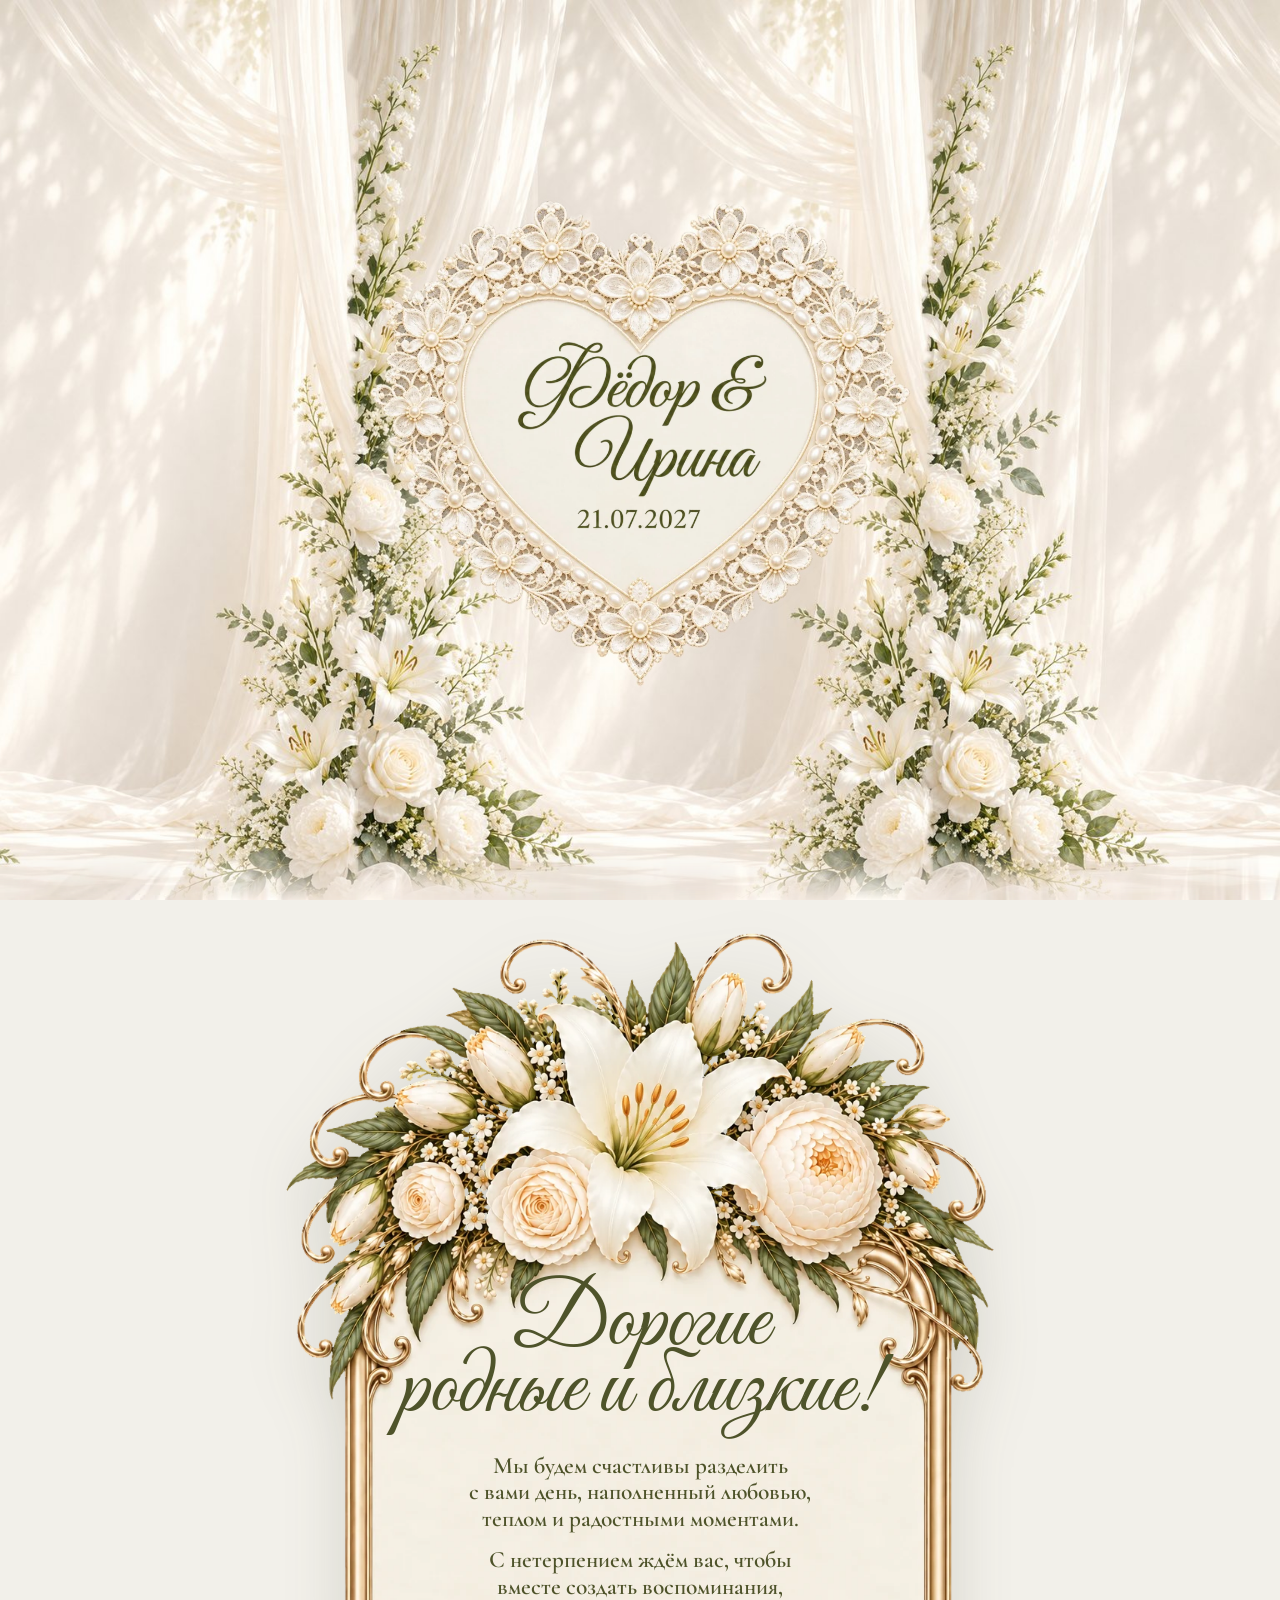
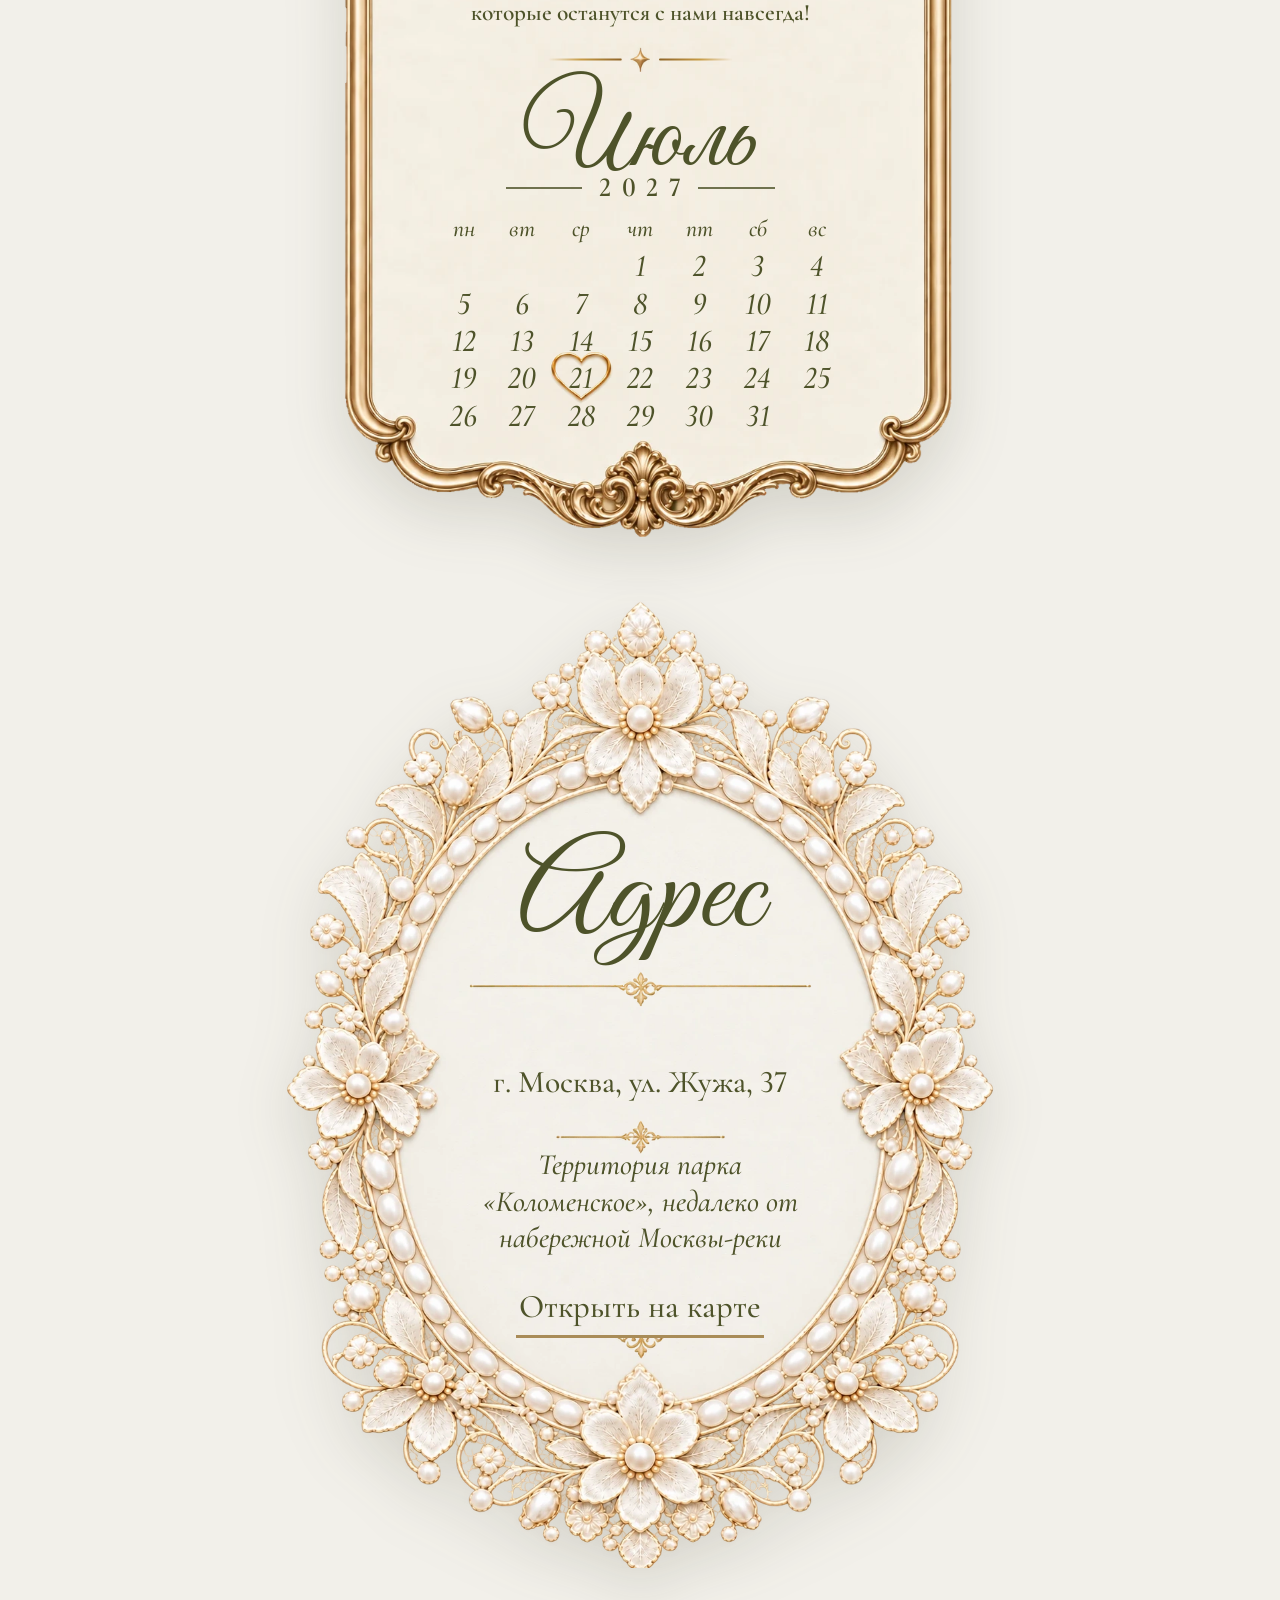
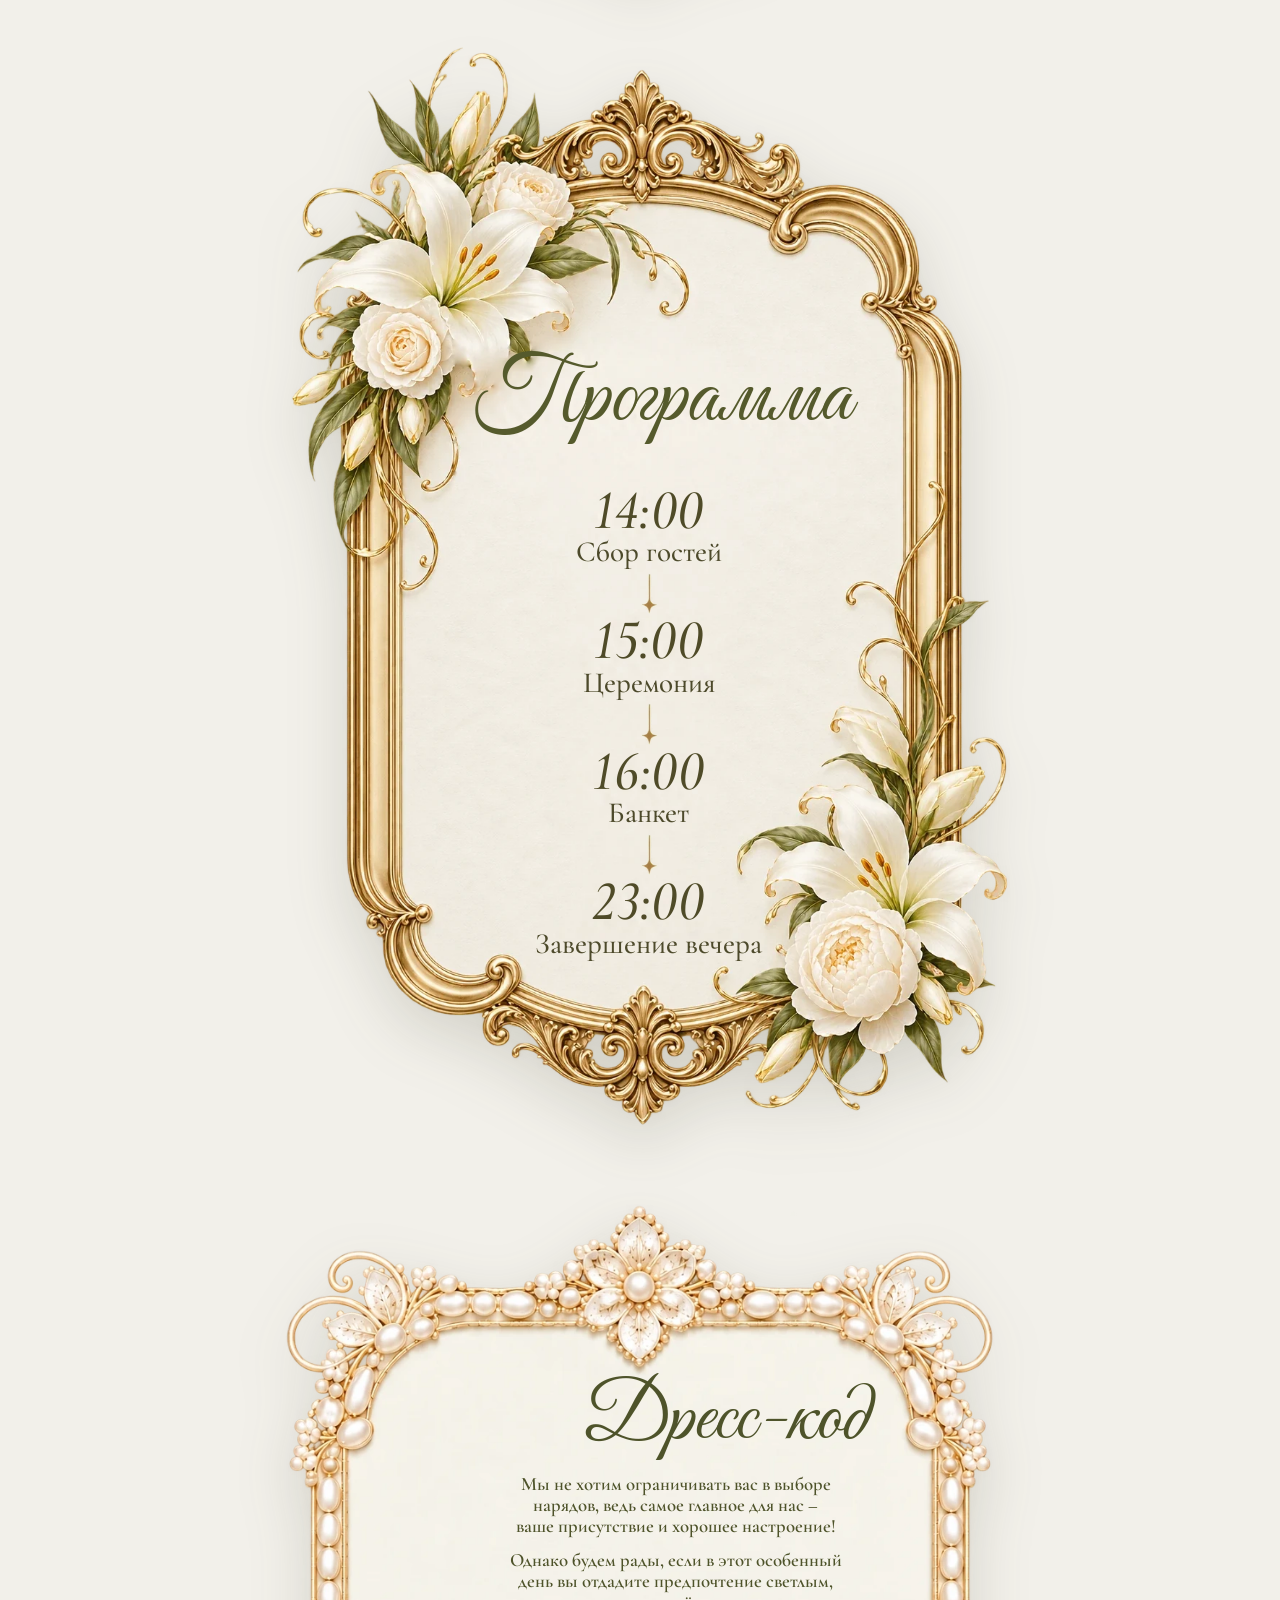
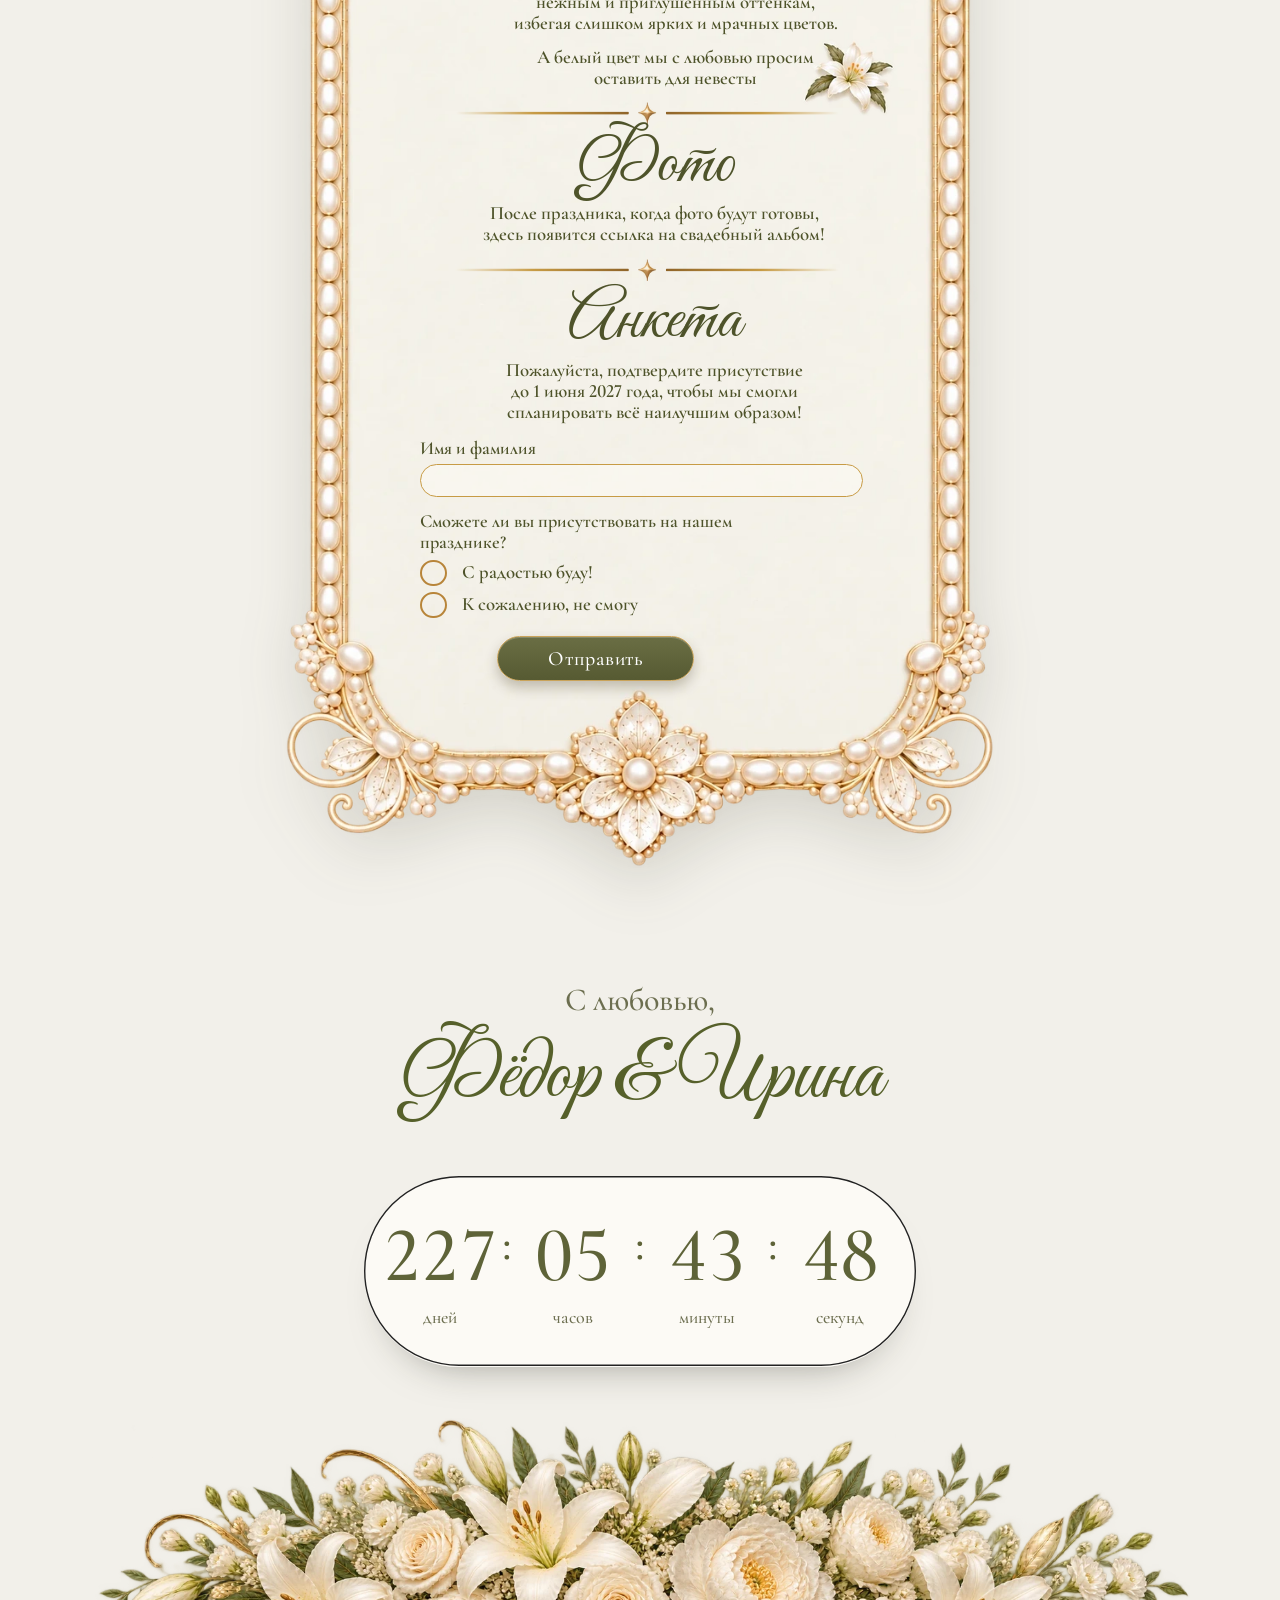
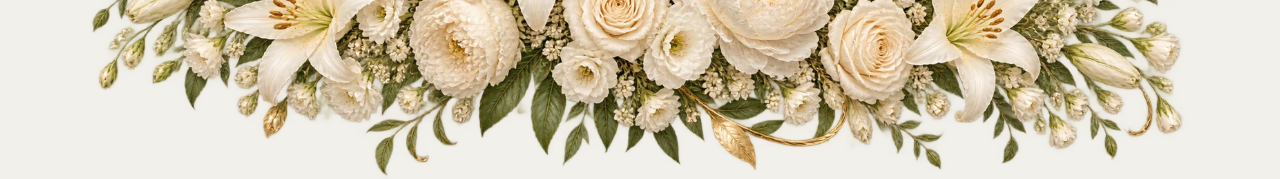
==== index.html @ 7dd42c3e "Use the sent pearl frames for the address and dress code as is - Address and Dress code: the newly s" ====
<!doctype html>
<html lang="ru" class="no-js">
<head>
  <meta charset="utf-8">
  <meta name="viewport" content="width=device-width, initial-scale=1, viewport-fit=cover">
  <title>Фёдор и Ирина – 21.07.2027</title>
  <meta name="description" content="Приглашение на свадьбу Фёдора и Ирины 21 июля 2027 года, «Хрустальный Сад», Москва">
  <meta property="og:title" content="Фёдор и Ирина – 21.07.2027">
  <meta property="og:description" content="Приглашаем вас на нашу свадьбу">
  <meta name="theme-color" content="#23270b">
  <link rel="preload" href="assets/img/env-body.webp" as="image">
  <link rel="preload" href="assets/img/env-flap.webp" as="image">
  <link rel="preload" href="assets/img/env-seal.webp" as="image">
  <link rel="preload" href="assets/img/env-inside.webp" as="image">
  <link rel="preload" href="assets/img/hero-bg.jpg" as="image" media="(max-aspect-ratio: 7/10)">
  <link rel="preload" as="image" imagesrcset="assets/img/hero-wide.jpg 1920w, assets/img/hero-wide-2880.jpg 2880w" imagesizes="(min-aspect-ratio: 16/9) 100vw, 178vh" media="(min-aspect-ratio: 7/10)">
  <link rel="preload" href="assets/img/hero-heart.webp" as="image">
  <link rel="preload" href="assets/fonts/cormorant-cyr.woff2" as="font" type="font/woff2" crossorigin>
  <link rel="preload" href="assets/fonts/greatvibes-cyr.woff2" as="font" type="font/woff2" crossorigin>
  <link rel="stylesheet" href="style.css">
  <script>document.documentElement.className = "js";</script>
</head>
<body>

  <!-- фон: одна штора, медленно едет при прокрутке -->
  <div class="backdrop" aria-hidden="true"><img src="assets/img/bg-sections.webp" alt="" width="1024" height="1536" decoding="async"></div>

  <!-- ============ ЛИЦО ОТКРЫТКИ: КОНВЕРТ НА ВЕСЬ ЭКРАН ============ -->
  <div class="intro" id="intro">
    <div class="envelope">
      <div class="env__card">
        <img class="env__body" src="assets/img/env-body.webp" alt="" width="857" height="1528">
        <!-- внутренняя сторона конверта: подкладка и тень в глубине кармана -->
        <div class="env__inside" aria-hidden="true"><span class="env__cast"></span></div>
        <!-- приглашение внутри: видно в вырезе, после открытия выдвигается -->
        <div class="env__letter" aria-hidden="true">
          <div class="env__note">
            <span class="env__note-kicker">Wedding Day</span>
            <span class="env__note-names">Фёдор &amp; Ирина</span>
            <i class="env__note-rule"></i>
            <span class="env__note-date">21.07.2027</span>
            <img class="env__note-lily" src="assets/img/orn-lily.webp" alt="" width="141" height="114">
          </div>
        </div>
        <!-- передняя стенка кармана поверх письма -->
        <div class="env__pocket" aria-hidden="true"><img src="assets/img/env-body.webp" alt="" width="857" height="1528"></div>
        <!-- клапан на петле: лицевая сторона с печатью, изнанка с подкладкой -->
        <div class="env__flap">
          <img class="env__flap-front" src="assets/img/env-flap.webp" alt="" width="857" height="1528">
          <span class="env__shade" aria-hidden="true"></span>
          <div class="env__flap-back" aria-hidden="true"><span class="env__back-shade"></span></div>
          <!-- печать – целая, держит кончик клапана и откидывается вместе с ним; изнанка – она же, видна у кончика открытого клапана -->
          <button class="seal" id="intro-open" type="button" aria-label="Открыть приглашение">
            <img class="seal__img" src="assets/img/env-seal.webp" alt="" width="560" height="588">
          </button>
          <span class="seal-back" aria-hidden="true"><img src="assets/img/env-seal.webp" alt="" width="560" height="588"></span>
        </div>
      </div>
    </div>
  </div>

  <!-- ============ ОБЛОЖКА: присланное фото слоями – фон, сердце, имена и дата ============ -->
  <!-- широкие экраны (1920 × 1080 и любые альбомные) – та же сцена, продолженная вправо и влево;
       узкие – присланное фото целиком, по краям то же фото размытое. Сердце проявляется, как рамки ниже,
       имена пишутся пером. Вместе слои дают ровно присланное фото. -->
  <header class="hero" id="top">
    <div class="hero__fill" aria-hidden="true"></div>
    <div class="hero__scene" aria-hidden="true">
      <picture>
        <source media="(min-aspect-ratio: 7/10)" srcset="assets/img/hero-wide.jpg 1920w, assets/img/hero-wide-2880.jpg 2880w" sizes="(min-aspect-ratio: 16/9) 100vw, 178vh" width="1920" height="1080">
        <img class="hero__photo" src="assets/img/hero-bg.jpg" alt="" width="1124" height="1999" decoding="async">
      </picture>
      <div class="hero__frame">
        <div class="hero__heart">
          <img class="hero__heart-img" src="assets/img/hero-heart.webp" alt="" width="1060" height="954" decoding="async">
          <img class="hero__name hero__name--1" src="assets/img/hero-name-1.webp" alt="" width="481" height="170" decoding="async">
          <img class="hero__name hero__name--2" src="assets/img/hero-name-2.webp" alt="" width="360" height="161" decoding="async">
          <img class="hero__date" src="assets/img/hero-date.webp" alt="" width="240" height="42" decoding="async">
        </div>
      </div>
    </div>
    <h1 class="sr-only">Фёдор и Ирина – 21.07.2027</h1>
  </header>

  <main>
    <!-- ============ ПРИГЛАШЕНИЕ И КАЛЕНДАРЬ: присланная «Рамка 1» – фон, текст и календарь живые ============ -->
    <section class="sec sec--invite" id="invite">
      <div class="col">
        <div class="panel panel--invite" data-reveal="frame">
          <div class="panel__body">
            <h2 class="title" data-write>Дорогие<br> родные и&nbsp;близкие!</h2>
            <p class="text" data-reveal>Мы будем счастливы разделить<br class="br"> с вами день, наполненный любовью,<br class="br"> теплом и радостными моментами.</p>
            <p class="text" data-reveal>С нетерпением ждём вас, чтобы<br class="br"> вместе создать воспоминания,<br class="br"> которые останутся с нами навсегда!</p>
            <i class="divider" data-inview aria-hidden="true"><b></b></i>
            <h3 class="title title--month" data-write>Июль</h3>
            <p class="year" data-reveal><span>2027</span></p>
            <div class="cal" data-inview aria-hidden="true">
              <i>пн</i><i>вт</i><i>ср</i><i>чт</i><i>пт</i><i>сб</i><i>вс</i>
              <span></span><span></span><span></span><span class="cal__day">1</span><span class="cal__day">2</span><span class="cal__day">3</span><span class="cal__day">4</span>
              <span class="cal__day">5</span><span class="cal__day">6</span><span class="cal__day">7</span><span class="cal__day">8</span><span class="cal__day">9</span><span class="cal__day">10</span><span class="cal__day">11</span>
              <span class="cal__day">12</span><span class="cal__day">13</span><span class="cal__day">14</span><span class="cal__day">15</span><span class="cal__day">16</span><span class="cal__day">17</span><span class="cal__day">18</span>
              <span class="cal__day">19</span><span class="cal__day">20</span><span class="cal__day cal__day--heart">21</span><span class="cal__day">22</span><span class="cal__day">23</span><span class="cal__day">24</span><span class="cal__day">25</span>
              <span class="cal__day">26</span><span class="cal__day">27</span><span class="cal__day">28</span><span class="cal__day">29</span><span class="cal__day">30</span><span class="cal__day">31</span>
            </div>
            <p class="sr-only">День свадьбы – среда, 21 июля 2027 года.</p>
          </div>
        </div>
      </div>
    </section>

    <!-- ============ АДРЕС: присланная жемчужная рамка – фон, текст живой ============ -->
    <section class="sec sec--place" id="place">
      <div class="col">
        <div class="oval" data-reveal="frame">
          <img class="oval__img" src="assets/img/frame-place.webp" alt="" width="1060" height="1445" loading="lazy" decoding="async">
          <div class="oval__text">
            <h2 class="title" data-write>Адрес</h2>
            <i class="rule" data-inview aria-hidden="true"></i>
            <p class="venue" data-reveal>«Хрустальный Сад»</p>
            <p class="text" data-reveal>г. Москва, ул. Жужа, 37</p>
            <i class="rule rule--short" data-inview aria-hidden="true"></i>
            <p class="text text--note" data-reveal>Территория парка<br> «Коломенское», недалеко от<br> набережной Москвы-реки</p>
            <a class="link" data-reveal href="https://yandex.ru/maps/?text=%D0%9C%D0%BE%D1%81%D0%BA%D0%B2%D0%B0%2C%20%D1%83%D0%BB%D0%B8%D1%86%D0%B0%20%D0%96%D1%83%D0%B6%D0%B0%2C%2037" target="_blank" rel="noopener">Открыть на карте</a>
          </div>
        </div>
      </div>
    </section>

    <!-- ============ ПРОГРАММА ============ -->
    <section class="sec sec--program" id="program">
      <div class="col">
        <div class="frame" data-reveal="frame">
          <img class="frame__img" src="assets/img/frame-program.webp" alt="" width="1024" height="1536" loading="lazy" decoding="async">
          <div class="frame__card">
            <h2 class="title" data-write>Программа</h2>
            <ol class="prog" data-inview>
              <li><time>14:00</time><span>Сбор гостей</span></li>
              <li><time>15:00</time><span>Церемония</span></li>
              <li><time>16:00</time><span>Банкет</span></li>
              <li><time>23:00</time><span>Завершение вечера</span></li>
            </ol>
          </div>
        </div>
      </div>
    </section>

    <!-- ============ ДРЕСС-КОД · ФОТО · АНКЕТА: присланная жемчужная рамка как есть – фон, текст и анкета живые ============ -->
    <section class="sec sec--panel" id="dress">
      <div class="col">
        <div class="panel panel--dress" data-reveal="frame">
          <div class="panel__body">
            <h2 class="title title--dress" data-write>Дресс-код</h2>
            <p class="text text--right" data-reveal>Мы не хотим ограничивать вас в выборе<br class="br"> нарядов, ведь самое главное для нас –<br class="br"> ваше присутствие и хорошее настроение!</p>
            <p class="text text--right" data-reveal>Однако будем рады, если в этот особенный<br class="br"> день вы отдадите предпочтение светлым,<br class="br"> нежным и приглушённым оттенкам,<br class="br"> избегая слишком ярких и мрачных цветов.</p>
            <p class="text text--right text--lily" data-reveal>А белый цвет мы с любовью просим<br class="br"> оставить для невесты<img class="lily" data-bloom src="assets/img/orn-lily.webp" alt="" width="141" height="114" loading="lazy" decoding="async"></p>
            <i class="divider" data-inview aria-hidden="true"><b></b></i>
            <h2 class="title" id="photo" data-write>Фото</h2>
            <p class="text" data-reveal>После праздника, когда фото будут готовы,<br class="br"> здесь появится ссылка на свадебный альбом!</p>
            <i class="divider" data-inview aria-hidden="true"><b></b></i>
            <h2 class="title" id="rsvp" data-write>Анкета</h2>
            <p class="text" data-reveal>Пожалуйста, подтвердите присутствие<br class="br"> до 1 июня 2027 года, чтобы мы смогли<br class="br"> спланировать всё наилучшим образом!</p>
            <form class="rsvp" id="rsvp-form"
                  action="https://docs.google.com/forms/d/e/1FAIpQLSe4BrtPvw5_LbyWcVfD28BD3UFVkCT_nhqsxXx3hOm8lzBYHQ/formResponse"
                  method="post" target="_blank" novalidate>
              <label class="rsvp__label" for="rsvp-name" data-reveal>Имя и фамилия</label>
              <input class="rsvp__field" id="rsvp-name" type="text" name="entry.225506798" autocomplete="name" required data-reveal>
              <fieldset class="rsvp__choice" data-reveal>
                <legend class="rsvp__label">Сможете ли вы присутствовать на&nbsp;нашем празднике?</legend>
                <label class="rsvp__opt"><input type="radio" name="entry.87327526" value="С радостью буду!" required><span>С радостью буду!</span></label>
                <label class="rsvp__opt"><input type="radio" name="entry.87327526" value="К сожалению, не смогу"><span>К сожалению, не смогу</span></label>
              </fieldset>
              <button class="rsvp__send" type="submit" data-reveal><span>Отправить</span></button>
            </form>
          </div>
        </div>
      </div>
    </section>
  </main>

  <!-- ============ АНКЕТА: «Спасибо!» или ошибка – в окне поверх страницы ============ -->
  <dialog class="ask" id="rsvp-ask" aria-labelledby="rsvp-done-title">
    <button class="ask__close" type="button" data-close aria-label="Закрыть">
      <svg viewBox="0 0 24 24" aria-hidden="true"><path d="M6 6l12 12M18 6L6 18"/></svg>
    </button>
    <div class="ask__step rsvp-done" id="rsvp-done" tabindex="-1">
      <img class="rsvp-done__heart" src="assets/img/heart-wreath.webp" alt="" aria-hidden="true" width="531" height="478" loading="lazy" decoding="async">
      <p class="title ask__title" id="rsvp-done-title">Спасибо!</p>
      <p class="text">Ваш ответ получен. До встречи на празднике!</p>
      <button class="btn" type="button" data-close><span>Закрыть</span></button>
    </div>
    <div class="ask__step rsvp-fail" id="rsvp-fail" tabindex="-1" hidden>
      <p class="title ask__title" id="rsvp-fail-title">Не отправилось</p>
      <p class="text">Проверьте интернет и попробуйте ещё раз.</p>
      <button class="btn" type="button" data-close><span>Закрыть</span></button>
    </div>
  </dialog>

  <!-- ============ ФИНАЛ ============ -->
  <footer class="finale">
    <div class="col">
      <p class="finale__love" data-reveal>С любовью,</p>
      <p class="finale__names" data-write>Фёдор <i>&amp;</i> Ирина</p>
      <div class="countdown" id="countdown" data-inview aria-label="До свадьбы осталось">
        <svg class="countdown__line" aria-hidden="true" preserveAspectRatio="none"><rect pathLength="1"/></svg>
        <div><b data-unit="days">0</b><span data-label="days">дней</span></div>
        <em aria-hidden="true">:</em>
        <div><b data-unit="hours">00</b><span data-label="hours">часов</span></div>
        <em aria-hidden="true">:</em>
        <div><b data-unit="minutes">00</b><span data-label="minutes">минут</span></div>
        <em aria-hidden="true">:</em>
        <div><b data-unit="seconds">00</b><span data-label="seconds">секунд</span></div>
      </div>
    </div>
    <img class="finale__flowers" data-bloom src="assets/img/flowers-bottom.webp" alt="" aria-hidden="true" width="1593" height="524" loading="lazy" decoding="async">
  </footer>

  <!-- ============ МУЗЫКА ============ -->
  <!-- Положите трек в assets/music.mp3 – появится кнопка музыки -->
  <button class="music" id="music" type="button" aria-label="Музыка" aria-pressed="false" hidden>
    <svg class="music__on" viewBox="0 0 24 24" aria-hidden="true"><path d="M9 18V6l10-2v12" fill="none" stroke="currentColor" stroke-width="1.5" stroke-linejoin="round"/><circle cx="6.5" cy="18" r="2.5" fill="currentColor"/><circle cx="16.5" cy="16" r="2.5" fill="currentColor"/></svg>
    <svg class="music__off" viewBox="0 0 24 24" aria-hidden="true"><path d="M8 5v14M16 5v14" stroke="currentColor" stroke-width="2" stroke-linecap="round"/></svg>
  </button>
  <audio id="bg-music" src="assets/music.mp3" preload="none" loop></audio>

  <script src="script.js"></script>
</body>
</html>
---- style.css ----
/* =========================================================
   Свадебный сайт · Фёдор и Ирина · 21.07.2027
   Оливковый бархат, белое кружево, серебро и зелёные цветы
   ========================================================= */

@font-face { font-family: "Great Vibes"; src: url(assets/fonts/greatvibes-cyr.woff2) format("woff2"); font-display: swap; unicode-range: U+0301, U+0400-045F, U+0490-0491, U+04B0-04B1, U+2116; }
@font-face { font-family: "Great Vibes"; src: url(assets/fonts/greatvibes-lat.woff2) format("woff2"); font-display: swap; unicode-range: U+0000-00FF, U+0131, U+0152-0153, U+02BB-02BC, U+02C6, U+02DA, U+02DC, U+2000-206F, U+20AC, U+2122, U+2191, U+2193, U+2212, U+2215, U+FEFF, U+FFFD; }
@font-face { font-family: "Cormorant"; src: url(assets/fonts/cormorant-cyr.woff2) format("woff2"); font-weight: 300 700; font-display: swap; unicode-range: U+0301, U+0400-045F, U+0490-0491, U+04B0-04B1, U+2116; }
@font-face { font-family: "Cormorant"; src: url(assets/fonts/cormorant-lat.woff2) format("woff2"); font-weight: 300 700; font-display: swap; unicode-range: U+0000-00FF, U+0131, U+0152-0153, U+02BB-02BC, U+02C6, U+02DA, U+02DC, U+2000-206F, U+20AC, U+2122, U+2191, U+2193, U+2212, U+2215, U+FEFF, U+FFFD; }
@font-face { font-family: "Cormorant"; src: url(assets/fonts/cormorant-italic-cyr.woff2) format("woff2"); font-weight: 300 700; font-style: italic; font-display: swap; unicode-range: U+0301, U+0400-045F, U+0490-0491, U+04B0-04B1, U+2116; }
@font-face { font-family: "Cormorant"; src: url(assets/fonts/cormorant-italic-lat.woff2) format("woff2"); font-weight: 300 700; font-style: italic; font-display: swap; unicode-range: U+0000-00FF, U+0131, U+0152-0153, U+02BB-02BC, U+02C6, U+02DA, U+02DC, U+2000-206F, U+20AC, U+2122, U+2191, U+2193, U+2212, U+2215, U+FEFF, U+FFFD; }

:root {
  /* оформление */
  --olive: #56602a;          /* заголовки, имена */
  --olive-ink: #5e6338;      /* даты, время, цифры */
  --olive-btn: #727548;      /* кнопка */
  --olive-soft: #6c6e4f;     /* подписи (контраст ≥ 4,5:1 на светлом фоне) */
  --olive-text: #4e532a;     /* текст на рамках – как на образцах */
  --gold: #c79b45;           /* золотые акценты – как на образцах */
  --ink: #2a2924;            /* основной текст */
  --ink-soft: #66655d;       /* календарь, второстепенное */
  --paper: #fbf9f5;
  --paper-glass: rgba(252, 250, 246, .94);
  --card: #f8f7ee;
  --velvet: #1b1e06;

  --script: "Great Vibes", "Segoe Script", cursive;
  --serif: "Cormorant", "Cormorant Garamond", Georgia, "Times New Roman", serif;

  /* наибольшая ширина колонки контента; всё внутри масштабируется от её ширины */
  --col: 560px;

  /* кривые движения */
  --ease-out: cubic-bezier(.23, 1, .32, 1);
  --ease-out-soft: cubic-bezier(.16, 1, .3, 1);
  --ease-in-out: cubic-bezier(.77, 0, .175, 1);
  --ease-write: cubic-bezier(.65, 0, .35, 1);
  --ease-settle: cubic-bezier(.34, 1.36, .64, 1);

  --noise: url("data:image/svg+xml,%3Csvg xmlns='http://www.w3.org/2000/svg' width='160' height='160'%3E%3Cfilter id='n'%3E%3CfeTurbulence type='fractalNoise' baseFrequency='.9' numOctaves='2' stitchTiles='stitch'/%3E%3CfeColorMatrix values='0 0 0 0 .42 0 0 0 0 .42 0 0 0 0 .36 0 0 0 .05 0'/%3E%3C/filter%3E%3Crect width='100%25' height='100%25' filter='url(%23n)'/%3E%3C/svg%3E");
}
@media (min-width: 1200px) { :root { --col: 600px; } }
@media (min-width: 1700px) { :root { --col: 660px; } }

*, *::before, *::after { box-sizing: border-box; }
html { -webkit-text-size-adjust: 100%; text-size-adjust: 100%; scroll-behavior: smooth; background: #f2f0ea; }
html.is-locked, html.is-locked body, html:has(.ask[open]) { overflow: hidden; }
body {
  margin: 0;
  min-width: 300px;
  background: none;   /* фон – штора в .backdrop */
  color: var(--ink);
  font-family: var(--serif);
  font-weight: 500;
  font-size: 18px;
  line-height: 1.45;
  font-variant-numeric: lining-nums;
  text-align: center;
  -webkit-font-smoothing: antialiased;
  overflow-x: hidden;
  overflow-x: clip;
}
img { display: block; max-width: 100%; height: auto; }
a { color: inherit; }
button, input { font: inherit; color: inherit; }
h1, h2, h3, p { margin: 0; }

.col { position: relative; inline-size: min(100%, var(--col)); margin-inline: auto; container-type: inline-size; }

/* только для экранных дикторов и поисковиков: текст, нарисованный на картинках */
.sr-only {
  position: absolute !important;
  inline-size: 1px;
  block-size: 1px;
  margin: -1px;
  padding: 0;
  overflow: hidden;
  clip-path: inset(50%);
  white-space: nowrap;
  border: 0;
}

/* ---------- Типографика ---------- */
.title {
  font-family: var(--script);
  font-weight: 400;
  font-size: 12.4cqi;
  line-height: 1.04;
  color: var(--olive);
}
.text {
  max-width: 34em;
  margin: 1.1em auto 0;
  font-size: clamp(16px, 4.6cqi, 22px);
  line-height: 1.42;
  text-wrap: balance;
}
.title + .text { margin-top: .85em; }

/* =========================================================
   Лицо открытки: конверт с восковой печатью.
   По нажатию печать вдавливается; камера отъезжает, чтобы открытый клапан уместился в экран; клапан вместе
   с целой печатью откидывается на петле у верхнего края; пауза – письмо в открытом конверте; письмо выезжает
   перед клапаном, конверт уходит вниз, письмо выходит в центр и растворяется в обложку. Движение – в script.js.
   Верхний край конверта на картинках – 0,916 % высоты (выше – прозрачная кромка): по нему проходит сгиб.
   ========================================================= */
.intro { display: none; padding: 0; background: #efe9df url(assets/img/bg-sections.webp) 50% 0 / cover no-repeat; }
.js .intro {
  position: fixed;
  inset: 0;
  z-index: 100;
  display: block;
  overflow: hidden;
  touch-action: none;
  cursor: pointer;
  -webkit-tap-highlight-color: transparent;
}
.envelope { position: absolute; inset: 0; }
/* телефоны: конверт закрывает экран целиком (как cover); +6 % – скруглённые углы картинки уходят за край */
.env__card {
  --env-h: calc(max(100svh, 100vw / .5609) * 1.06);
  position: absolute;
  top: 50%;
  left: 50%;
  width: calc(max(100vw, 100svh * .5609) * 1.06);
  height: var(--env-h);
  translate: -50% -50%;
  perspective: calc(var(--env-h) * 2.4);
  perspective-origin: 50% 30%;
}
/* слои по порядку: корпус, подкладка кармана, письмо, передняя стенка кармана, клапан
   (когда клапан откинут дальше ребра, он уходит за письмо – класс .is-flipped) */
.env__body, .env__flap-front, .env__pocket img { position: absolute; inset: 0; width: 100%; height: 100%; max-width: none; }
.env__inside { z-index: 1; }
.env__letter { z-index: 3; }
.env__pocket { z-index: 4; }
.env__flap { z-index: 5; }
.intro.is-flipped .env__flap { z-index: 2; }

/* подкладка: светлая бумага того же оттенка, что конверт */
.env__inside, .env__flap-back::before {
  background:
    linear-gradient(rgba(252, 248, 240, .55), rgba(252, 248, 240, .55)),
    url(assets/img/env-inside.webp) 0 0 / 100% 100%;
}
/* форма выреза под клапаном: от сгиба (верхний край конверта) до кромки кармана; углы у сгиба прямые –
   подкладка и откинутый клапан – один лист. У закрытого конверта углы скруглены на клапане, поэтому
   подкладка показывается, только когда клапан начинает подниматься */
.env__inside, .env__cast { clip-path: polygon(0 .916%, 100% .916%, 100% 8.77%, 48.42% 50.72%, 0 10.14%); }
.env__inside { position: absolute; inset: 0; }
.intro:not(.is-lifting) .env__inside { visibility: hidden; }
.env__inside::after {   /* сгиб: тонкая складка и лёгкая тень под ней, без тёмной кромки */
  content: "";
  position: absolute;
  inset: 0;
  background:
    linear-gradient(180deg, rgba(120, 88, 36, 0) .916%, rgba(120, 88, 36, .22) .916%, rgba(120, 88, 36, 0) 1.35%),
    linear-gradient(180deg, rgba(70, 52, 22, .07) .916%, rgba(70, 52, 22, 0) 22%);
}
.env__cast {            /* тень от клапана – уходит, пока он поднимается */
  position: absolute;
  inset: 0;
  background: linear-gradient(180deg, rgba(40, 30, 8, .4), rgba(40, 30, 8, .18) 45%, rgba(40, 30, 8, .1));
}

/* письмо: видно в вырезе, выезжает вверх перед откинутым клапаном */
.env__letter { position: absolute; inset: 0; clip-path: polygon(0 -200%, 100% -200%, 100% 8.77%, 48.42% 50.72%, 0 10.14%); container-type: inline-size; }
.env__note {
  position: absolute;
  left: 8%;
  right: 8%;
  top: 4.5%;
  height: 56%;
  display: flex;
  flex-direction: column;
  align-items: center;
  justify-content: center;
  padding-bottom: 6cqi;
  border-radius: .8cqi;
  background: linear-gradient(180deg, #fdfbf6, #f4eee1);
  box-shadow: 0 -.6cqi 2.4cqi rgba(30, 24, 6, .22), 0 3cqi 6cqi rgba(60, 46, 16, .18);
}
.env__note::before { content: ""; position: absolute; inset: 2.6cqi; border: 1px solid rgba(192, 149, 83, .75); border-radius: .4cqi; }
.env__note-kicker { font-weight: 500; font-size: 3.4cqi; letter-spacing: .24em; text-transform: uppercase; color: var(--olive-soft); }
.env__note-names { margin-top: 2.4cqi; font-family: var(--script); font-size: 10.4cqi; line-height: 1.05; color: var(--olive); white-space: nowrap; }
.env__note-rule {       /* золотые линии со звёздочкой – как разделители на рамках */
  position: relative;
  inline-size: 30cqi;
  block-size: 3.4cqi;
  margin-top: 2cqi;
  background: url(assets/img/orn-sparkle.webp) 50% 50% / auto 100% no-repeat;
}
.env__note-rule::before, .env__note-rule::after {
  content: "";
  position: absolute;
  inset-block-start: 50%;
  inline-size: calc(50% - 2.6cqi);
  block-size: max(1px, .3cqi);
}
.env__note-rule::before { inset-inline-start: 0; background: linear-gradient(90deg, rgba(199, 155, 69, 0), var(--gold)); }
.env__note-rule::after { inset-inline-end: 0; background: linear-gradient(270deg, rgba(199, 155, 69, 0), var(--gold)); }
.env__note-date { margin-top: 1.6cqi; font-weight: 500; font-size: 4.2cqi; letter-spacing: .12em; color: var(--olive-ink); }
.env__note-lily { inline-size: 13cqi; margin-top: 4cqi; }
/* передняя стенка кармана отбрасывает тень на письмо */
.env__pocket { position: absolute; inset: 0; filter: drop-shadow(0 -3px 6px rgba(40, 30, 8, .22)); }
.env__pocket img { clip-path: polygon(0 10.14%, 48.42% 50.72%, 100% 8.77%, 100% 100%, 0 100%); }

/* клапан: две стороны в 3D, поворот вокруг верхнего края */
.env__flap {
  position: absolute;
  inset: 0;
  transform-origin: 50% .916%;
  transform-style: preserve-3d;
  pointer-events: none;
}
.env__flap-front, .env__shade, .seal { backface-visibility: hidden; -webkit-backface-visibility: hidden; }
.env__shade {           /* лицо клапана темнеет, когда встаёт ребром к свету */
  position: absolute;
  inset: 0;
  background: linear-gradient(180deg, rgba(70, 52, 24, .08), rgba(70, 52, 24, .38));
  -webkit-mask: url(assets/img/env-flap.webp) 0 0 / 100% 100% no-repeat;
  mask: url(assets/img/env-flap.webp) 0 0 / 100% 100% no-repeat;
  opacity: 0;
}
/* изнанка клапана: та же подкладка, золотая кромка по косым краям; у сгиба углы прямые – продолжение подкладки
   конверта. Зеркально (низ ↔ верх): после поворота совпадёт с формой клапана */
.env__flap-back {
  position: absolute;
  inset: 0;
  clip-path: polygon(0 99.084%, 100% 99.084%, 100% 91.23%, 48.42% 49.28%, 0 89.86%);
  background: linear-gradient(100deg, #a9782d, #e3c487 32%, #c39a4f 58%, #a3732a);
  transform: rotateX(180deg);
  backface-visibility: hidden;
  -webkit-backface-visibility: hidden;
}
.env__flap-back::before { content: ""; position: absolute; inset: 0; clip-path: polygon(0 99.084%, 100% 99.084%, 100% 92.1%, 48.42% 50.3%, 0 90.7%); }
.env__back-shade { position: absolute; inset: 0; background: linear-gradient(0deg, rgba(60, 44, 14, .32) .916%, rgba(60, 44, 14, .06) 60%); }

/* печать */
.seal {
  position: absolute;
  left: 48.42%;
  top: 47.2%;
  width: 27%;
  aspect-ratio: 560 / 588;
  padding: 0;
  border: 0;
  border-radius: 50%;
  background: none;
  translate: -50% -50% 1px;   /* чуть над клапаном – двигается с ним как одно целое */
  cursor: pointer;
  pointer-events: auto;
  -webkit-tap-highlight-color: transparent;
  transition: transform .16s var(--ease-out);
}
.seal:active { transform: scale(.96); }
.seal:focus-visible { outline: 2px solid #8a6a1f; outline-offset: 6px; }
@media (hover: hover) and (pointer: fine) {
  .seal { transition: transform .4s var(--ease-out); }
  .intro:hover .seal { transform: scale(1.03); }
  .seal:active { transform: scale(.96); transition-duration: .16s; }
}
.seal__img, .seal-back img { width: 100%; height: 100%; max-width: none; filter: drop-shadow(0 8px 10px rgba(60, 40, 5, .35)); }
/* обратная сторона печати: на той же стороне клапана, смотрит назад – видна, когда клапан откинут дальше ребра.
   Повороты клапана и её собственный складываются: печать у кончика открытого клапана стоит прямо, за кончиком */
.seal-back {
  position: absolute;
  left: 48.42%;
  top: 47.2%;
  width: 27%;
  aspect-ratio: 560 / 588;
  translate: -50% -50% 1px;
  transform: rotateX(180deg);
  backface-visibility: hidden;
  -webkit-backface-visibility: hidden;
  pointer-events: none;
}
.seal-back img { filter: drop-shadow(0 -6px 8px rgba(60, 40, 5, .3)) brightness(.97); }

/* планшеты, ноутбуки, 1920 × 1080: конверт целиком, на фоне той же шторы, что у сайта. Телефоны – на весь экран */
@media (min-aspect-ratio: 2 / 3) {
  .env__card { --env-h: 78svh; top: 56%; width: calc(var(--env-h) * .5609); }
  .env__body { filter: drop-shadow(0 3svh 4svh rgba(60, 48, 18, .28)); }
}

/* появление: только прозрачность – без масштаба и размытия */
.js .intro .env__card { opacity: 0; }
.js .intro .seal { opacity: 0; }
.intro.is-ready .env__card { opacity: 1; transition: opacity .9s ease; }
.intro.is-ready .seal { opacity: 1; transition: opacity .7s ease .5s, transform .16s var(--ease-out); }

/* =========================================================
   Обложка: присланное фото слоями – фон без сердца, сердце, имена и дата.
   Сцена – кадр картинки фона, растянутый как cover (широкие экраны: сцена 1920 × 1080, продолженная вправо и влево)
   или целиком по высоте (узкие: фото 1124 × 1999, по краям то же фото, размытое).
   .hero__frame – место присланного фото в сцене; сердце и надписи – в процентах от него.
   ========================================================= */
.hero {
  position: relative;
  display: grid;
  grid-template: minmax(0, 1fr) / minmax(0, 1fr);   /* одна ячейка ровно в размер экрана */
  block-size: 100vh;
  block-size: 100svh;
  overflow: hidden;
  isolation: isolate;
  background: #ece6dc;
  /* книзу обложка растворяется в общем фоне страницы */
  -webkit-mask-image: linear-gradient(#000 94%, transparent);
  mask-image: linear-gradient(#000 94%, transparent);
}
.hero__fill { grid-area: 1 / 1; filter: blur(28px); scale: 1.15; }
.hero__scene {
  position: absolute;
  inset-block-start: 50%;
  inset-inline-start: 50%;
  inline-size: min(100vw, 100vh * 1124 / 1999);
  aspect-ratio: 1124 / 1999;
  translate: -50% -50%;
}
@supports (height: 100svh) { .hero__scene { inline-size: min(100vw, 100svh * 1124 / 1999); } }
.hero__photo { inline-size: 100%; block-size: 100%; max-inline-size: none; }
.hero__frame { position: absolute; inset: 0; }
.hero__heart { position: absolute; inset-inline-start: 2.669%; inset-block-start: 20.31%; inline-size: 94.306%; }
.hero__heart-img { inline-size: 100%; }
.hero__name, .hero__date { position: absolute; max-inline-size: none; }
.hero__name--1 { inset-inline-start: 27.925%; inset-block-start: 29.455%; inline-size: 45.377%; }
.hero__name--2 { inset-inline-start: 38.208%; inset-block-start: 44.025%; inline-size: 33.962%; }
.hero__date { inset-inline-start: 38.585%; inset-block-start: 63.103%; inline-size: 22.642%; }
/* размытое фото по краям – только на узких экранах */
@media (max-aspect-ratio: 7 / 10) {
  .hero__fill { background: url(assets/img/hero-bg.jpg) 50% 50% / cover; }
}
/* стык фото с размытыми полями – мягкий */
@media (min-aspect-ratio: 1124 / 1999) and (max-aspect-ratio: 7 / 10) {
  .hero__scene { -webkit-mask-image: linear-gradient(90deg, transparent, #000 2.5%, #000 97.5%, transparent); mask-image: linear-gradient(90deg, transparent, #000 2.5%, #000 97.5%, transparent); }
}
@media (max-aspect-ratio: 1124 / 1999) {
  .hero__scene { -webkit-mask-image: linear-gradient(transparent, #000 2%, #000 98%, transparent); mask-image: linear-gradient(transparent, #000 2%, #000 98%, transparent); }
}
/* широкие экраны: сцена 1920 × 1080 на весь экран (cover), фото – в её середине */
@media (min-aspect-ratio: 7 / 10) {
  .hero__fill { display: none; }
  .hero__scene { inline-size: max(100vw, 100vh * 1920 / 1080); aspect-ratio: 1920 / 1080; }
  .hero__frame { inset: auto; inset-inline-start: 31.701%; inset-block-start: -1.852%; inline-size: 36.597%; block-size: 115.741%; }
}
@supports (height: 100svh) { @media (min-aspect-ratio: 7 / 10) { .hero__scene { inline-size: max(100vw, 100svh * 1920 / 1080); } } }

/* после открытия конверта: фон проявляется, сердце поднимается, как рамки ниже, имена пишутся пером, затем дата */
.js .hero__fill, .js .hero__photo { opacity: 0; }
.js .hero__photo { scale: 1.03; }
.is-opened .hero__fill { opacity: 1; transition: opacity 1.2s ease .1s; }
.is-opened .hero__photo { opacity: 1; scale: 1; transition: opacity 1.4s ease .25s, scale 2.6s var(--ease-out-soft) .25s; }
.js .hero__heart { opacity: 0; translate: 0 30px; scale: .94; }
.is-opened .hero__heart { opacity: 1; translate: 0 0; scale: 1; transition: opacity 1.3s ease .5s, translate 1.8s var(--ease-out-soft) .5s, scale 1.8s var(--ease-out-soft) .5s; }
.js .hero__name { clip-path: inset(-35% 104% -35% -8%); opacity: .2; }
.is-opened .hero__name { clip-path: inset(-35% -8% -35% -8%); opacity: 1; transition: clip-path 1.6s var(--ease-write) 1.3s, opacity .5s ease 1.3s; }
.is-opened .hero__name--2 { transition-delay: 2.3s; }
.js .hero__date { opacity: 0; translate: 0 22px; filter: blur(5px); }
.is-opened .hero__date { opacity: 1; translate: 0 0; filter: blur(0); transition: opacity 1s ease 3.3s, translate 1.2s var(--ease-out) 3.3s, filter 1s var(--ease-out) 3.3s; }

/* =========================================================
   Секции: одна колонка по центру на любом экране
   ========================================================= */
main {
  display: grid;
  grid-template-columns: minmax(0, 1fr);
}
.sec {
  display: grid;
  justify-items: center;
  padding-block: clamp(36px, 7vw, 96px);
}
.sec--invite { padding-block-start: clamp(30px, 6vw, 80px); }
.sec--place { padding-block-end: clamp(48px, 9vw, 120px); }

/* ---------- Рамки из присланных картинок: картинка – фон, текст – на сайте ---------- */
/* рамки крупнее: колонка шире, чем у финала */
.sec--invite .col, .sec--place .col, .sec--program .col, .sec--panel .col { --col: 740px; }
.oval, .frame { position: relative; inline-size: 96cqi; margin-inline: auto; container-type: inline-size; }
.oval__img, .frame__img { inline-size: 100%; filter: drop-shadow(0 22px 30px rgba(60, 62, 40, .16)); }

/* «Программа»: в кадре вокруг рамы больше пустого поля – картинка шире, чтобы золотая рама была
   той же ширины, что у «Приглашения» и «Дресс-кода» (≈ 83 % против 85–87 %) */
@container (min-width: 600px) { .frame { inline-size: 100cqi; } }

/* Широкие экраны (1920 × 1080, ноутбуки): секция не ниже экрана, рамка по центру */
@media (min-aspect-ratio: 1 / 1) and (min-height: 600px) {
  .sec, .sec--invite, .sec--place {
    min-block-size: 100vh;
    min-block-size: 100svh;
    align-content: center;
    padding-block: 3.5vh;
    padding-block: 3.5svh;
  }
}

/* ---------- Рамки-подложки: «Приглашение» и «Дресс-код» ----------
   «Приглашение» растёт под текст: border-image – верх и низ как на картинке, полоса с ровными планками между ними
   тянется по высоте, когда текст длиннее (на телефоне шрифт не мельче 15 px). «Дресс-код» – присланная рамка
   как есть, без растяжения. Размеры – от ширины рамки (cqi);
   --cut-t / --cut-b – высота верха и низа в пикселях картинки, --pad – поле для текста. */
.panel {
  position: relative;
  isolation: isolate;
  inline-size: 96cqi;
  margin-inline: auto;
  container-type: inline-size;
  color: var(--olive-text);
}
.panel::before {
  content: "";
  position: absolute;
  inset: 0;
  z-index: -1;
  border: 0 solid transparent;
  border-image-source: var(--frame);
  border-image-slice: var(--cut-t) 0 var(--cut-b) fill;
  border-image-width: calc(100cqi * var(--cut-t) / var(--frame-w)) 0 calc(100cqi * var(--cut-b) / var(--frame-w)) 0;
  border-image-repeat: stretch;
  filter: drop-shadow(0 22px 30px rgba(60, 62, 40, .16));
}
/* «Дресс-код»: присланная рамка целиком, ровно в её пропорциях – высота панели по картинке, текст ужат под поле */
.panel--dress::before { border-image: none; background: var(--frame) 0 0 / 100% 100% no-repeat; }
.panel--dress .panel__body { block-size: calc(100cqi * var(--frame-h) / var(--frame-w)); justify-content: center; }
.panel__body {
  display: flex;
  flex-direction: column;
  align-items: center;
  min-block-size: calc(100cqi * var(--frame-h) / var(--frame-w));
  padding: var(--pad);
}
.panel--invite { --frame: url(assets/img/frame-invite.webp); --frame-w: 942; --frame-h: 1533; --cut-t: 1020; --cut-b: 423; --pad: 50.5cqi 13cqi 14.5cqi; }
.panel--dress { --frame: url(assets/img/frame-dress.webp); --frame-w: 835; --frame-h: 1486; --pad: 24.4cqi 16cqi 25.6cqi 20cqi; }   /* сверху и снизу – цветки рамки */

.panel .title { font-size: 11cqi; line-height: .95; color: inherit; }
.panel .text { max-width: none; margin: 2.2cqi 0 0; font-weight: 600; font-size: max(15px, 3.3cqi); line-height: 1.12; text-wrap: balance; }
.panel .br { display: none; }
/* шрифт уже не упирается в 15 px – строки как на образце */
@container (min-width: 520px) {
  .panel .br { display: inline; }
  .panel .text { text-wrap: nowrap; }
}

/* разделитель: золотые линии от звёздочки */
.divider {
  position: relative;
  display: block;
  flex: none;
  inline-size: var(--divider, 26cqi);
  block-size: 4.2cqi;
  margin: 2.6cqi 0 1.2cqi;
}
.divider::before, .divider::after {
  content: "";
  position: absolute;
  inset-block-start: 50%;
  inline-size: calc(50% - 2.6cqi);
  block-size: max(1px, .4cqi);
  translate: 0 -50%;
  border-radius: 1px;
}
.divider::before { inset-inline-start: 0; background: linear-gradient(90deg, rgba(199, 155, 69, 0), var(--gold) 45%, #8f6428); }
.divider::after { inset-inline-end: 0; background: linear-gradient(270deg, rgba(199, 155, 69, 0), var(--gold) 45%, #8f6428); }
.divider b { position: absolute; inset: 0; margin: auto; block-size: 100%; aspect-ratio: 34 / 40; background: url(assets/img/orn-sparkle.webp) 50% 50% / 100% 100% no-repeat; }

/* ---------- Приглашение: как на образце ---------- */
.panel--invite .title { font-size: 12.6cqi; line-height: .74; }
.panel--invite .title + .text { margin-top: 4.2cqi; }
.title--month { margin-top: .6cqi; font-size: 15cqi !important; line-height: 1 !important; }
.year {
  display: flex;
  align-items: center;
  gap: 2.4cqi;
  margin-top: -2.8cqi;
  font-weight: 600;
  font-size: max(15px, 3.9cqi);
  line-height: 1;
  letter-spacing: .38em;
}
.year span { margin-inline-end: -.38em; }
.year::before, .year::after { content: ""; inline-size: 10.8cqi; block-size: max(1px, .22cqi); background: currentColor; opacity: .8; }
.cal {
  display: grid;
  grid-template-columns: repeat(7, minmax(0, 1fr));
  grid-auto-rows: 1.17em;
  align-items: center;
  inline-size: min(58cqi, 100%);
  margin-top: 1.2cqi;
  font-weight: 500;
  font-size: max(15px, 4.5cqi);
  font-style: italic;
  line-height: 1;
}
.cal i { font-size: max(13px, .74em); }
.cal__day--heart { position: relative; }
.cal__day--heart::before {   /* сердце с рамки – вокруг дня свадьбы */
  content: "";
  position: absolute;
  inset-block-start: 50%;
  inset-inline-start: 50%;
  inline-size: 2.05em;
  aspect-ratio: 93 / 79;
  translate: -50% -52%;
  background: url(assets/img/orn-heart.webp) 50% 50% / 100% 100% no-repeat;
}

/* ---------- Адрес: текст и орнаменты – как на образце ---------- */
.oval__text {
  position: absolute;
  inset: 24.4% 17% 19.3%;   /* поле рамки: x 17–83 %, y 20–82 % */
  display: flex;
  flex-direction: column;
  align-items: center;
  color: var(--olive-text);
}
.oval .title { font-size: 17.5cqi; line-height: 1; color: inherit; }
.rule {
  display: block;
  inline-size: 48.9cqi;
  aspect-ratio: 500 / 57;
  margin-top: 1.25cqi;
}
.rule::before { content: ""; position: absolute; inset: 0; background: url(assets/img/orn-rule.webp) 50% 50% / 100% 100% no-repeat; }
.rule { position: relative; }
.rule--short { inline-size: 24.6cqi; aspect-ratio: 252 / 56; margin-top: 1.8cqi; }
.rule--short::before { background-image: url(assets/img/orn-rule-short.webp); }
.venue { margin-top: -.5cqi; font-weight: 500; font-size: 4.7cqi; letter-spacing: .03em; text-transform: uppercase; }
.oval .text { max-width: none; margin-top: .85cqi; font-size: 4.45cqi; text-wrap: nowrap; }
.oval .text--note { margin-top: -1.3cqi; font-style: italic; font-size: 4.15cqi; line-height: 1.24; }
.link {
  position: relative;
  display: inline-block;
  margin-top: 3.75cqi;
  padding: 0 .1em .2em;
  font-size: 4.65cqi;
  font-weight: 500;
  color: inherit;
  text-decoration: none;
  background: linear-gradient(#a98c58, #a98c58) 0 100% / 100% .45cqi no-repeat;
  transition: background-size .35s var(--ease-out), transform .16s var(--ease-out);
}
.link::after {   /* подвеска с образца под линией */
  content: "";
  position: absolute;
  inset-block-start: 100%;
  inset-inline-start: 50%;
  inline-size: 7.4cqi;
  aspect-ratio: 76 / 33;
  translate: -50% 0;
  background: url(assets/img/orn-pendant.webp) 50% 0 / 100% 100% no-repeat;
}
.link:active { transform: scale(.97); }
@media (hover: hover) and (pointer: fine) {
  .link:hover { background-size: 0 .45cqi; background-position: 100% 100%; }
}

/* ---------- Программа: как на присланном макете ---------- */
.frame__card {
  position: absolute;
  inset: 27.4% 22% 15.6% 24.4%;   /* поле рамы; слева сверху и справа снизу – лилии: текст чуть правее центра */
  display: flex;
  flex-direction: column;
  align-items: center;
  color: #4d4a2b;
}
.frame .title { margin-top: 2.4cqi; font-size: 12cqi; color: #555a2c; translate: 2cqi 0; }
.prog { margin: 5.6cqi 0 0; padding: 0; list-style: none; }
.prog li { display: flex; flex-direction: column; align-items: center; }
.prog li + li::before {   /* стрелка со звёздочкой с макета */
  content: "";
  display: block;
  inline-size: 2.7cqi;
  aspect-ratio: 28 / 61;
  margin: .3cqi 0 .25cqi;
  background: url(assets/img/orn-star.webp) 50% 0 / 100% 100% no-repeat;
  transform-origin: top;
}
.prog time { font-style: italic; font-weight: 500; font-size: 7.6cqi; line-height: .85; letter-spacing: .01em; color: #4f4b28; }
.prog span { font-size: 3.95cqi; line-height: 1.2; }


/* ---------- Дресс-код · Фото · Анкета: как на образце ----------
   Рамка не растягивается, поэтому всё – только от ширины рамки (cqi), без нижних пределов в px:
   на любом экране текст лежит в поле одинаково, строки – как на образце. */
.panel--dress .title { font-size: 9.6cqi; }
.panel--dress .title + .text { margin-top: .8cqi; }
.panel--dress .text { font-size: 2.65cqi; text-wrap: nowrap; }
.panel--dress .br { display: inline; }
.panel--dress .text + .text { margin-top: 1.8cqi; }
.title--dress { font-size: 11.2cqi !important; translate: 10cqi 0; margin-bottom: 1.3cqi; }
/* дресс-код – чуть правее, как на образце */
.panel .text--right { margin-inline-start: 6cqi; }
.panel--dress .divider { --divider: 54cqi; block-size: 3.7cqi; margin: 1.6cqi 0 .9cqi; translate: -1cqi 0; }
.text--lily { position: relative; }
.lily { position: absolute; inline-size: 13.6cqi; inset-inline-start: calc(100% - 2cqi); inset-block-start: -1.2cqi; }

/* анкета: поле, кружки и кнопка – как нарисованы на образце, настоящие */
.rsvp {
  align-self: stretch;
  display: flex;
  flex-direction: column;
  align-items: flex-start;
  margin: 2.1cqi 0 0 -1cqi;   /* левый край – как на образце */
  text-align: start;
}
.rsvp__label { padding: 0; font-weight: 600; font-size: 2.6cqi; line-height: 1.15; color: inherit; }
.rsvp__field {
  inline-size: 96%;
  block-size: max(24px, 4.6cqi);   /* шрифт поля – не меньше 16 px */
  margin-top: .7cqi;
  padding: 0 2cqi;
  border: max(1px, .22cqi) solid var(--gold);
  border-radius: 999px;
  background: rgba(255, 253, 246, .45);
  font-family: var(--serif);
  font-weight: 500;
  font-size: max(16px, 2.5cqi);   /* не меньше 16 px: телефон не увеличивает страницу при вводе */
  color: #3f3c22;
  outline: none;
  transition: box-shadow .2s ease, border-color .2s ease;
}
.rsvp__field:focus-visible { border-color: #a97a2f; box-shadow: 0 0 0 3px rgba(199, 155, 69, .28); }
.rsvp__choice { margin: 2cqi 0 0; padding: 0; border: 0; min-inline-size: 0; }
.rsvp__choice legend { max-inline-size: 56cqi; margin-bottom: .5cqi; }
.rsvp__opt {
  display: flex;
  align-items: center;
  gap: 2.2cqi;
  min-block-size: 4.5cqi;
  font-weight: 600;
  font-size: 2.65cqi;
  cursor: pointer;
  -webkit-tap-highlight-color: transparent;
}
.rsvp__opt input {
  flex: none;
  inline-size: 3.75cqi;
  aspect-ratio: 1;
  margin: 0;
  border: max(1.5px, .31cqi) solid #b8853a;
  border-radius: 50%;
  appearance: none;
  -webkit-appearance: none;
  background: radial-gradient(circle, #4f5a26 0 44%, transparent 48%) 50% 50% / 0 0 no-repeat;
  cursor: pointer;
  transition: background-size .26s var(--ease-out);
}
.rsvp__opt input:checked { background-size: 100% 100%; }
.rsvp__opt input:focus-visible { outline: 2px solid var(--olive); outline-offset: 3px; }
.rsvp__send {
  inline-size: 27.8cqi;
  block-size: 6.3cqi;
  margin: 2.1cqi 0 0 10.8cqi;
  padding: 0;
  border: max(1px, .28cqi) solid #c9a35a;
  border-radius: 999px;
  background: linear-gradient(#6a6e44, #565a32);
  color: #fff;
  font-size: 2.85cqi;
  font-weight: 500;
  letter-spacing: .02em;
  box-shadow: 0 .9cqi 1.8cqi rgba(60, 50, 20, .28), inset 0 1px 0 rgba(255, 255, 255, .2);
  cursor: pointer;
  -webkit-tap-highlight-color: transparent;
  transition: filter .2s ease, transform .16s var(--ease-out);
}
.rsvp__send:focus-visible { outline: 2px solid var(--olive); outline-offset: 3px; }
.rsvp__send:active { transform: scale(.97); }
@media (hover: hover) and (pointer: fine) { .rsvp__send:hover { filter: brightness(1.08); } }
.rsvp__send.is-busy { filter: brightness(.9); cursor: progress; }
.rsvp.is-sent input, .rsvp.is-sent .rsvp__opt, .rsvp.is-sent .rsvp__send { pointer-events: none; }

/* ---------- Окно анкеты: имя и «Спасибо!» ---------- */
.ask {
  inline-size: min(100% - 32px, 440px);
  max-block-size: calc(100% - 32px);
  padding: clamp(30px, 7vw, 44px) clamp(22px, 6vw, 40px) clamp(24px, 6vw, 36px);
  overflow: auto;
  border: 1px solid rgba(192, 149, 83, .65);
  border-radius: 22px;
  background: var(--card);
  color: var(--ink);
  box-shadow: 0 30px 60px -24px rgba(40, 44, 20, .5);
  container-type: inline-size;
}
.ask::backdrop { background: rgba(32, 34, 14, .4); -webkit-backdrop-filter: blur(3px); backdrop-filter: blur(3px); }
.ask[open] { animation: ask-in .45s var(--ease-out); }
@keyframes ask-in { from { opacity: 0; translate: 0 14px; scale: .98; } }
.ask__step { display: flex; flex-direction: column; gap: 20px; }
.ask__step[hidden] { display: none; }
.ask__title { padding-inline: 34px; font-size: clamp(28px, 10cqi, 44px); }   /* поля – чтобы не заходить под крестик */
.ask__close {
  position: absolute;
  inset-block-start: 8px;
  inset-inline-end: 8px;
  display: grid;
  place-items: center;
  inline-size: 44px;
  block-size: 44px;
  padding: 0;
  border: 0;
  border-radius: 50%;
  background: none;
  color: var(--olive-ink);
  cursor: pointer;
  transition: background-color .2s ease;
}
.ask__close svg { inline-size: 20px; block-size: 20px; fill: none; stroke: currentColor; stroke-width: 1.6; stroke-linecap: round; }
.ask__close:focus-visible { outline: 2px solid var(--olive); }
@media (hover: hover) and (pointer: fine) { .ask__close:hover { background: rgba(86, 96, 42, .1); } }

.btn {
  display: flex;
  align-items: center;
  justify-content: center;
  inline-size: 100%;
  min-block-size: 54px;
  padding-inline: 1.4em;
  border: 0;
  border-radius: 999px;
  background: #5b6236;
  color: #fff;
  font-size: clamp(18px, 5.2cqi, 22px);
  font-weight: 600;
  letter-spacing: .03em;
  cursor: pointer;
  box-shadow: 0 14px 24px -16px rgba(40, 44, 20, .9);
  -webkit-tap-highlight-color: transparent;
  transition: background-color .2s ease, transform .16s var(--ease-out), opacity .2s ease;
}
.btn:active { transform: scale(.97); }
.btn:focus-visible { outline: 2px solid var(--olive); outline-offset: 3px; }
@media (hover: hover) and (pointer: fine) { .btn:hover { background: #4d5330; } }
.rsvp-done, .rsvp-fail { align-items: center; outline: none; }
.rsvp-done__heart { inline-size: min(46cqi, 180px); }
.rsvp-done .text, .rsvp-fail .text { margin: 0; }
.rsvp-done:not([hidden]) .rsvp-done__heart { animation: wreath-in 1.6s var(--ease-settle) .1s both; }
@keyframes wreath-in { from { opacity: 0; scale: .7; rotate: -6deg; } 60% { opacity: 1; } to { opacity: 1; scale: 1; rotate: 0deg; } }

/* ---------- Финал ---------- */
.finale { position: relative; padding-block-start: clamp(28px, 6vw, 80px); overflow: hidden; }
.finale__love { font-size: clamp(19px, 6cqi, 32px); color: var(--olive-soft); }
.finale__names { margin-block-start: .05em; font-family: var(--script); font-size: 14cqi; line-height: 1.2; color: var(--olive); }
.finale__names i { font-style: normal; }
.countdown {
  position: relative;
  display: flex;
  align-items: flex-start;
  justify-content: center;
  gap: .6cqi;
  inline-size: 92cqi;   /* контур не касается краёв экрана */
  margin: 8cqi auto 0;
  padding: 7cqi 3cqi 6cqi;
  border-radius: 999px;
  background: var(--paper-glass);
  box-shadow: 0 24px 40px -30px rgba(40, 40, 30, .5);
}
.countdown__line { position: absolute; inset: 0; inline-size: 100%; block-size: 100%; overflow: visible; pointer-events: none; }
.countdown__line rect { fill: none; stroke: #222; stroke-width: 1.4; stroke-dasharray: 1; stroke-dashoffset: 0; vector-effect: non-scaling-stroke; }
.countdown div { flex: 1 1 0; min-inline-size: 0; }
.countdown b {
  display: block;
  font-family: var(--serif);
  font-weight: 500;
  font-size: 13cqi;
  line-height: .95;
  color: var(--olive-ink);
  font-variant-numeric: lining-nums tabular-nums;
}
.countdown span { display: block; margin-block-start: 2cqi; font-size: clamp(13px, 4cqi, 18px); color: var(--olive-soft); }
.countdown em { flex: none; font-style: normal; font-size: 8cqi; line-height: 1.1; color: var(--olive-ink); }
/* цветы внизу – целиком в ширину экрана, не шире */
.finale__flowers {
  inline-size: min(100%, 1100px);
  margin: 4vw auto 0;
  pointer-events: none;
  transform-origin: 50% 100%;
}

/* ---------- Музыка ---------- */
.music {
  position: fixed;
  right: 14px;
  bottom: calc(14px + env(safe-area-inset-bottom));
  z-index: 50;
  width: 46px;
  height: 46px;
  padding: 0;
  border: 0;
  border-radius: 50%;
  background: var(--olive-btn);
  color: #fff;
  box-shadow: 0 8px 20px -8px rgba(40, 44, 20, .7);
  cursor: pointer;
  transition: transform .16s var(--ease-out);
}
.music:active { transform: scale(.94); }
.music svg { position: absolute; top: 50%; left: 50%; width: 20px; height: 20px; margin: -10px 0 0 -10px; transition: opacity .2s ease, transform .2s var(--ease-out); }
.music .music__off { opacity: 0; transform: scale(.8); }
.music.is-playing .music__on { opacity: 0; transform: scale(.8); }
.music.is-playing .music__off { opacity: 1; transform: none; }

/* =========================================================
   Фон: штора целиком, при прокрутке медленно едет – к концу страницы виден её низ
   ========================================================= */
.backdrop { position: fixed; inset: 0; z-index: -1; overflow: hidden; pointer-events: none; background: #f2f0ea; }
.backdrop img {
  position: absolute;
  inset-block-start: 0;
  inset-inline-start: 0;
  inline-size: 100%;
  block-size: max(135vh, 150vw);   /* выше экрана: есть куда ехать */
  max-inline-size: none;
  object-fit: cover;
  object-position: 50% 0;
  will-change: transform;
}

/* =========================================================
   Движение при прокрутке
   ========================================================= */
/* текст: проявляется из лёгкого расфокуса */
.js [data-reveal] {
  opacity: 0;
  translate: 0 22px;
  filter: blur(5px);
  transition: opacity 1s ease, translate 1.2s var(--ease-out), filter 1s var(--ease-out);
  transition-delay: calc(var(--i, 0) * 90ms + .1s);
}
.js [data-reveal].is-in { opacity: 1; translate: 0 0; filter: blur(0); }
/* большие карточки поднимаются */
.js [data-reveal="rise"] { translate: 0 70px; scale: .97; filter: none; transition: opacity 1.2s ease, translate 1.6s var(--ease-out-soft), scale 1.6s var(--ease-out-soft); }
/* рамы проявляются */
.js [data-reveal="frame"] { translate: 0 30px; scale: .94; filter: none; transition: opacity 1.3s ease, translate 1.8s var(--ease-out-soft), scale 1.8s var(--ease-out-soft); }
.js [data-reveal].is-in { scale: 1; }

/* рукописные заголовки: строка будто пишется пером
   (маска – на внутреннем слое: полностью скрытый элемент наблюдатель прокрутки не замечает) */
[data-write] > .ink { display: inline-block; }
.js [data-write] > .ink { clip-path: inset(-35% 104% -35% -8%); opacity: .2; }
.js [data-write].is-in > .ink { clip-path: inset(-35% -8% -35% -8%); opacity: 1; transition: clip-path 1.6s var(--ease-write) .15s, opacity .5s ease .15s; }

/* цветы «распускаются»: поднимаются и мягко покачиваются на месте */
.js [data-bloom] { opacity: 0; translate: 0 18%; rotate: -5deg; }
.js [data-bloom].is-in { opacity: 1; translate: 0 0; rotate: 0deg; transition: opacity 1.2s ease .3s, translate 2s var(--ease-settle) .3s, rotate 2.4s var(--ease-settle) .3s; }
.js [data-bloom].is-settled { animation: sway 13s ease-in-out infinite; }
@keyframes sway { 0%, 100% { rotate: 0deg; } 25% { rotate: 1.3deg; } 75% { rotate: -1.2deg; } }
.finale__flowers[data-bloom] { rotate: 0deg; translate: 0 10%; }
.js .finale__flowers[data-bloom].is-in { translate: 0 0; }

/* программа: линии растут, пункты по очереди */
.js .prog li > * { opacity: 0; translate: 0 10px; filter: blur(3px); }
.js .prog li + li::before { scale: 1 0; }
.js .prog.is-in li > * { opacity: 1; translate: 0 0; filter: blur(0); transition: opacity .9s ease, translate 1.1s var(--ease-out), filter .9s ease; transition-delay: calc(var(--i, 0) * 280ms + .55s); }
.js .prog.is-in li + li::before { scale: 1 1; transition: scale .8s var(--ease-out); transition-delay: calc(var(--i, 0) * 280ms + .4s); }

/* разделители и линии с лилией: золото расходится от середины, звёздочка раскрывается */
.js .divider::before { clip-path: inset(0 0 0 100%); }
.js .divider::after { clip-path: inset(0 100% 0 0); }
.js .divider.is-in::before, .js .divider.is-in::after { clip-path: inset(0); transition: clip-path 1.3s var(--ease-out) .35s; }
.js .divider b { opacity: 0; scale: .2; rotate: -90deg; }
.js .divider.is-in b { opacity: 1; scale: 1; rotate: 0deg; transition: opacity .6s ease .1s, scale 1s var(--ease-settle) .1s, rotate 1.2s var(--ease-out) .1s; }
.js .rule::before { clip-path: inset(0 50%); }   /* маска – на слое: скрытый целиком элемент наблюдатель прокрутки не замечает */
.js .rule.is-in::before { clip-path: inset(0); transition: clip-path 1.5s var(--ease-out) .2s; }

/* календарь: дни проявляются по очереди, затем сердце вокруг 21 */
.js .cal > * { opacity: 0; translate: 0 .35em; filter: blur(2px); }
.js .cal.is-in > * { opacity: 1; translate: 0 0; filter: blur(0); transition: opacity .7s ease, translate .9s var(--ease-out), filter .7s ease; transition-delay: calc(var(--i, 0) * 24ms + .2s); }
.js .cal__day--heart::before { opacity: 0; scale: .3; }
.js .cal.is-in .cal__day--heart::before { opacity: 1; scale: 1; transition: opacity .6s ease 1.3s, scale 1.2s var(--ease-settle) 1.3s; }

/* отсчёт: контур обводится, цифры поднимаются */
.js .countdown { opacity: 0; translate: 0 24px; }
.js .countdown__line rect { stroke-dashoffset: 1; }
.js .countdown div, .js .countdown em { opacity: 0; translate: 0 .5em; }
.js .countdown.is-in { opacity: 1; translate: 0 0; transition: opacity 1s ease, translate 1.4s var(--ease-out-soft); }
.js .countdown.is-in .countdown__line rect { stroke-dashoffset: 0; transition: stroke-dashoffset 2.2s var(--ease-in-out) .2s; }
.js .countdown.is-in div, .js .countdown.is-in em { opacity: 1; translate: 0 0; transition: opacity .9s ease, translate 1.1s var(--ease-out); }
.js .countdown.is-in > :nth-child(2) { transition-delay: .5s; }
.js .countdown.is-in > :nth-child(3) { transition-delay: .6s; }
.js .countdown.is-in > :nth-child(4) { transition-delay: .7s; }
.js .countdown.is-in > :nth-child(5) { transition-delay: .8s; }
.js .countdown.is-in > :nth-child(6) { transition-delay: .9s; }
.js .countdown.is-in > :nth-child(7) { transition-delay: 1s; }
.js .countdown.is-in > :nth-child(8) { transition-delay: 1.1s; }

/* =========================================================
   Без анимаций: только мягкие проявления, без движения
   ========================================================= */
@media (prefers-reduced-motion: reduce) {
  html { scroll-behavior: auto; }
  .rsvp-done__heart, .ask[open] { animation: none !important; }
  [data-bloom].is-settled { animation: none !important; opacity: 1; }
  .js [data-reveal], .js [data-bloom], .js .prog li > *, .js .countdown, .js .countdown div, .js .countdown em, .js .hero__photo,
  .js .hero__heart, .js .hero__date,
  .js .divider b, .js .cal > *, .js .cal__day--heart::before {
    translate: none !important; rotate: none !important; scale: none !important; filter: none !important;
  }
  .js .divider::before, .js .divider::after, .js .rule::before, .js .hero__name { clip-path: none !important; }
  .js [data-write] > .ink { clip-path: none !important; opacity: 0; }
  .js [data-write].is-in > .ink { opacity: 1; transition: opacity .6s ease; }
  .hero, .hero * { transition-duration: .6s !important; transition-delay: 0s !important; }
}
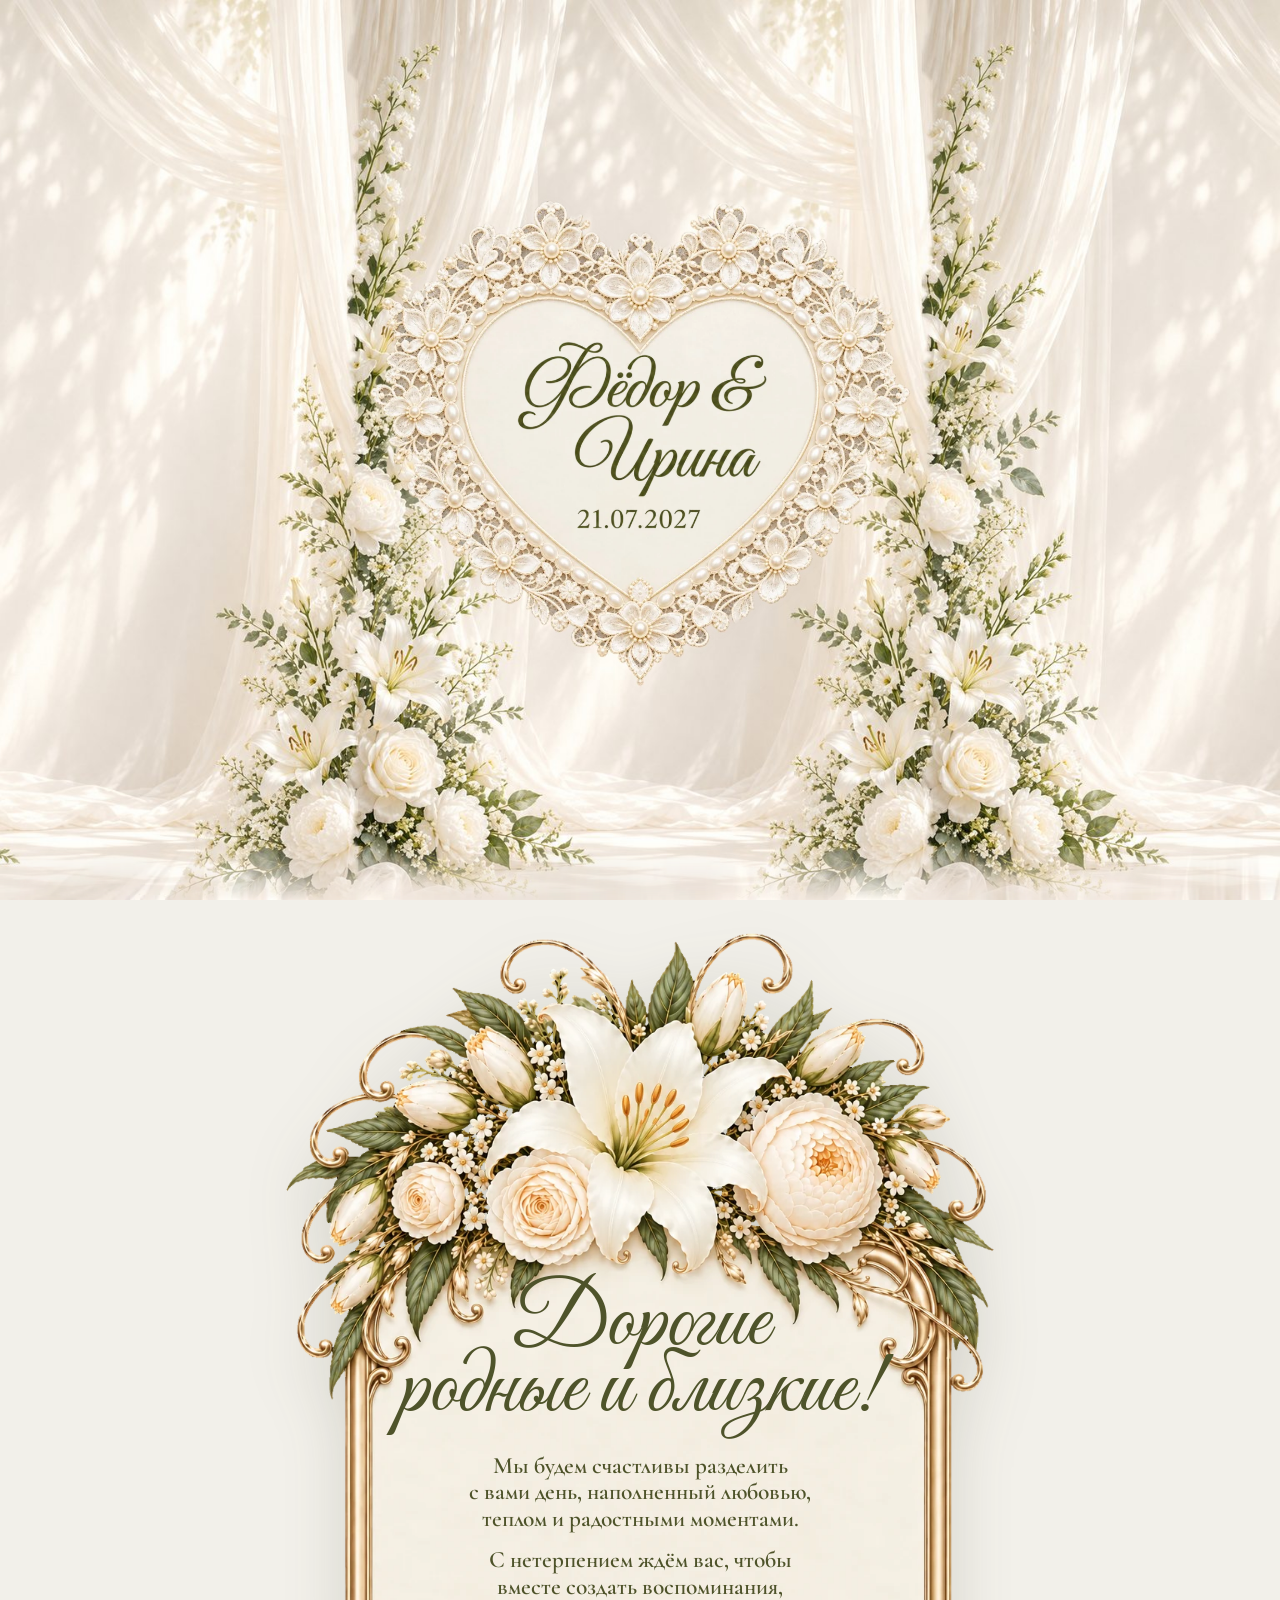
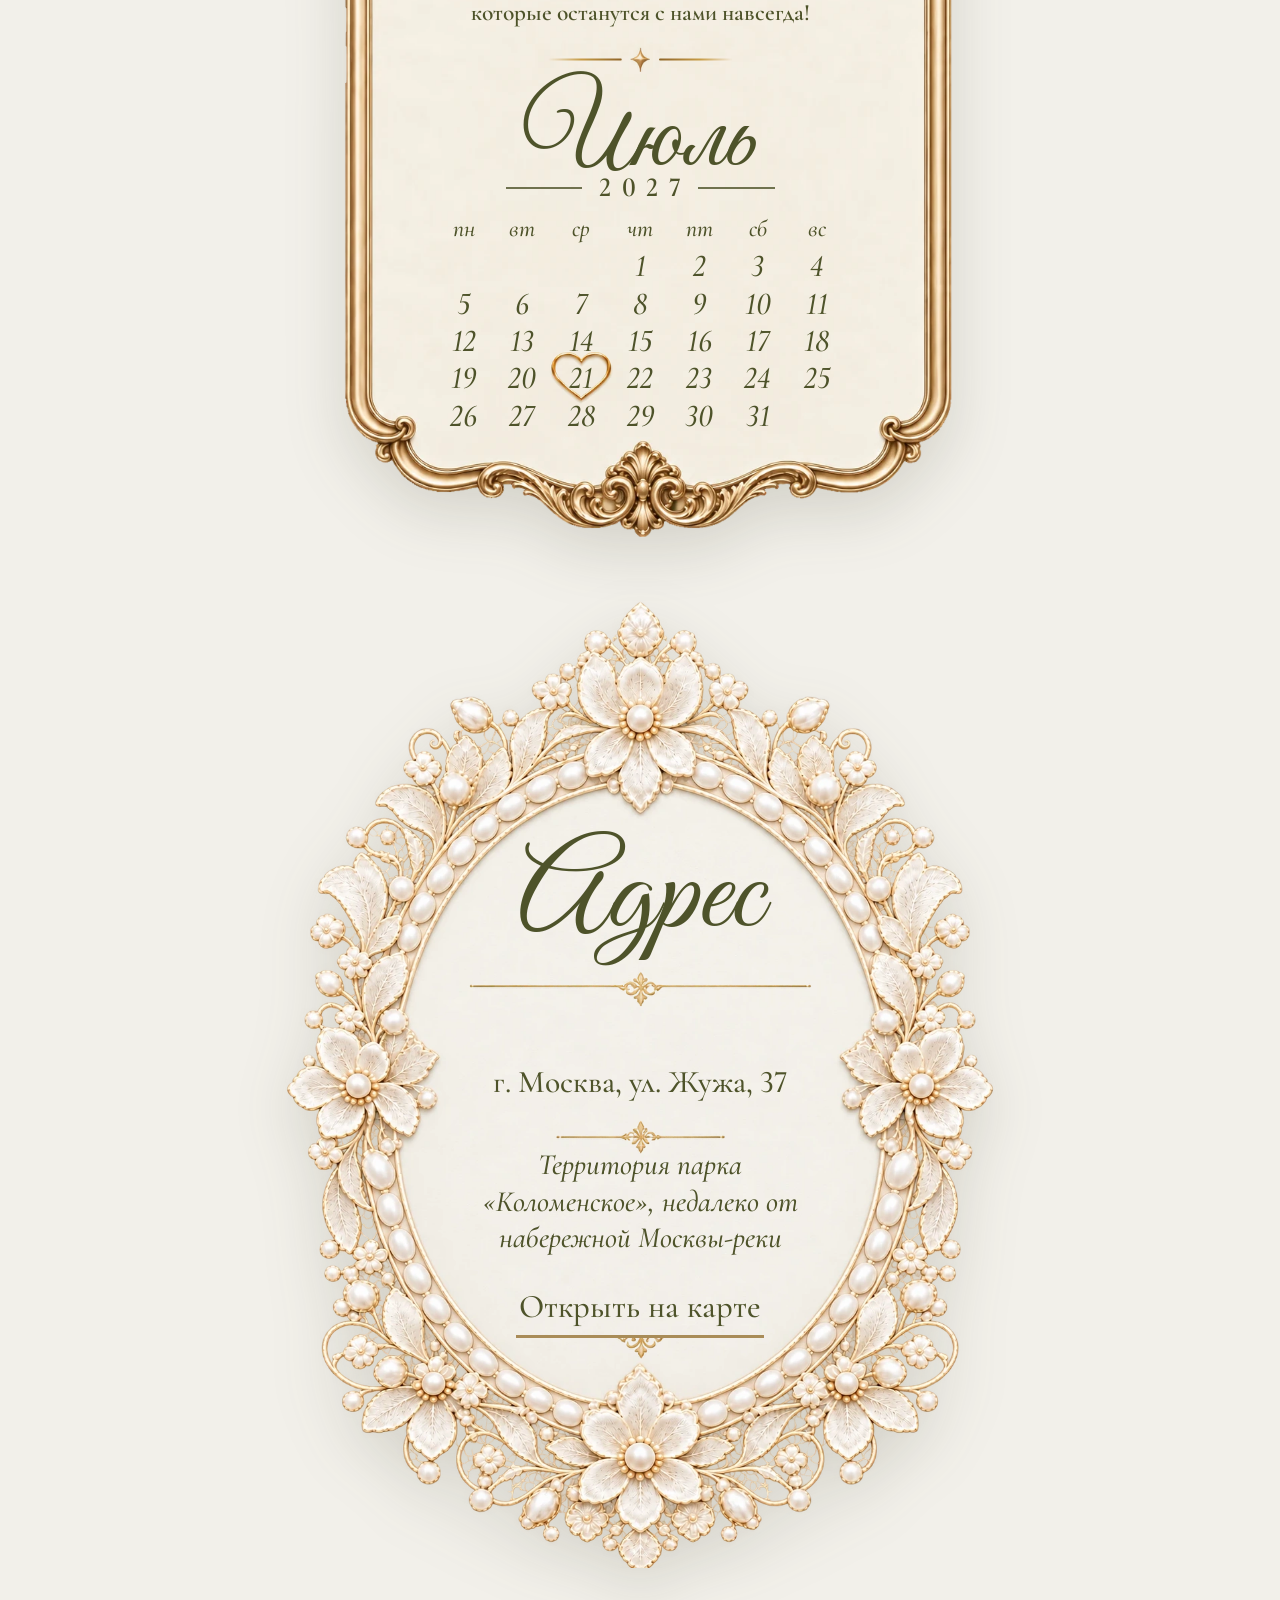
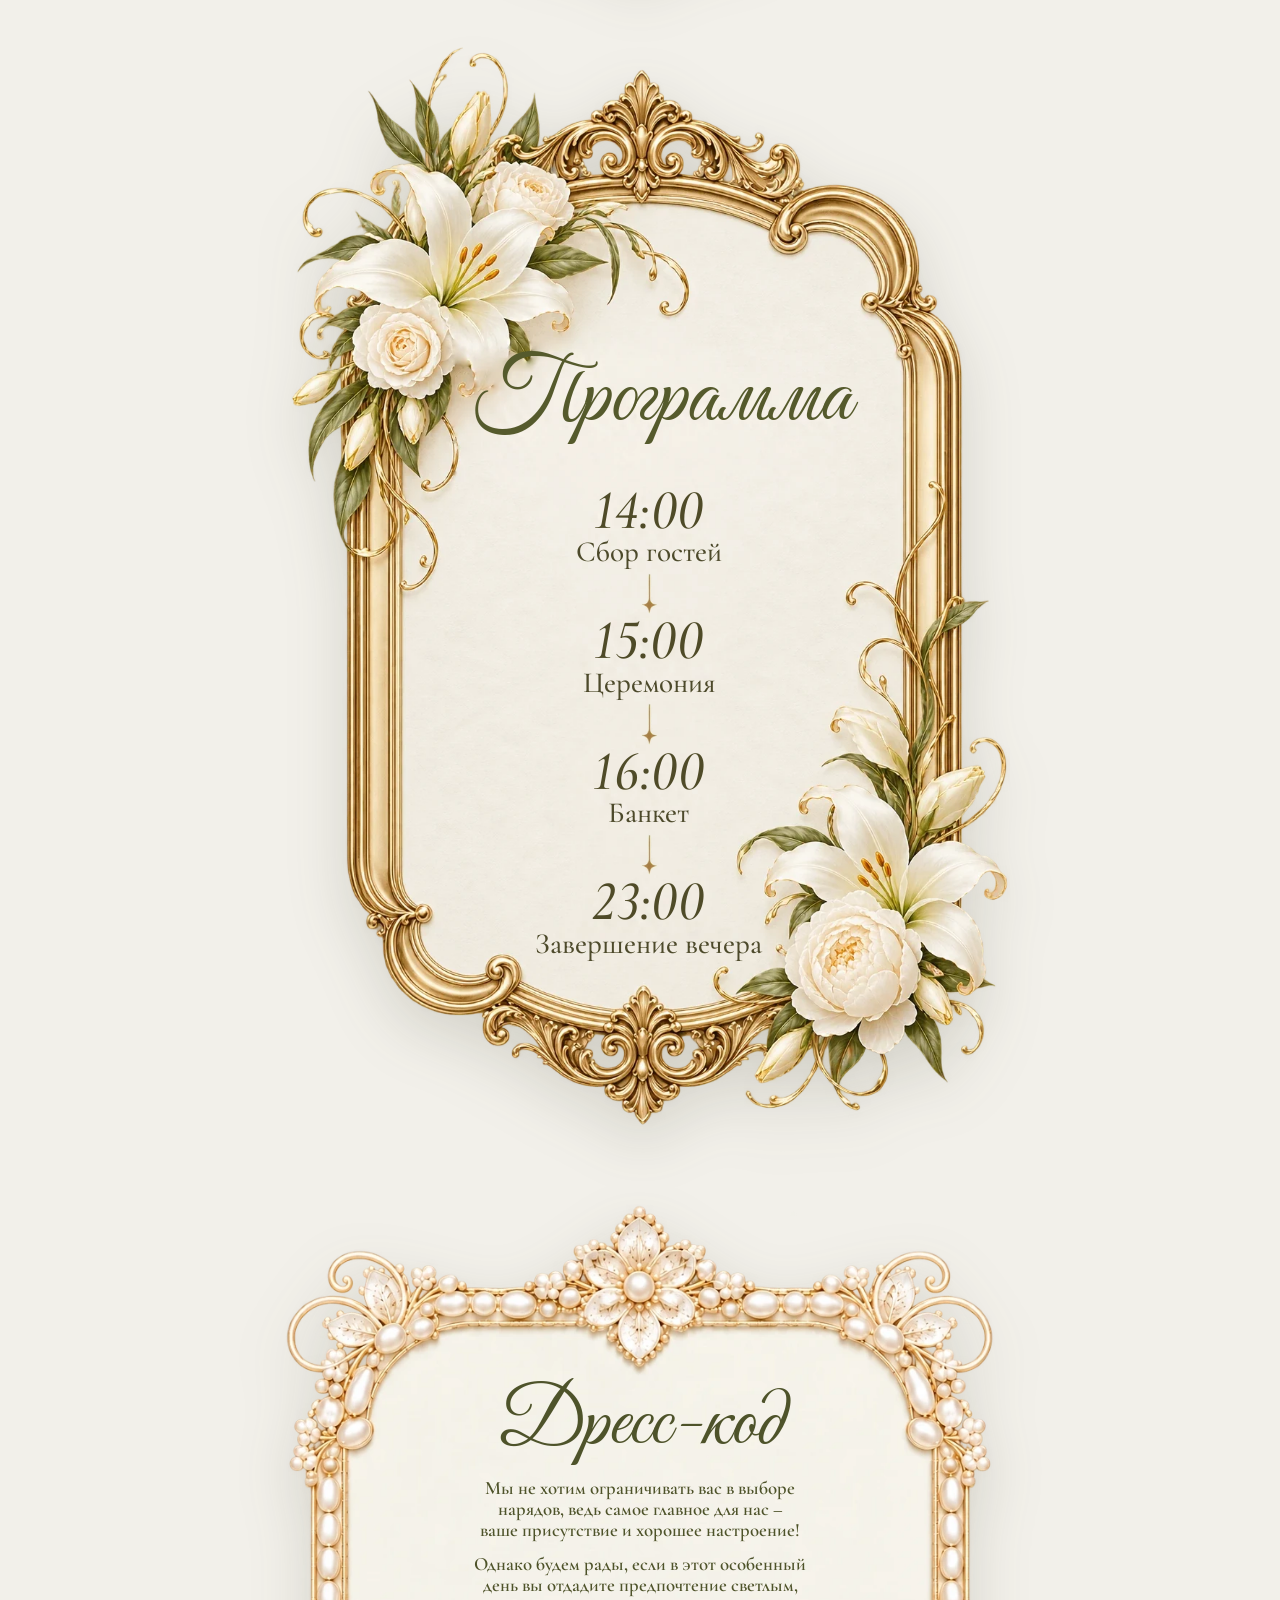
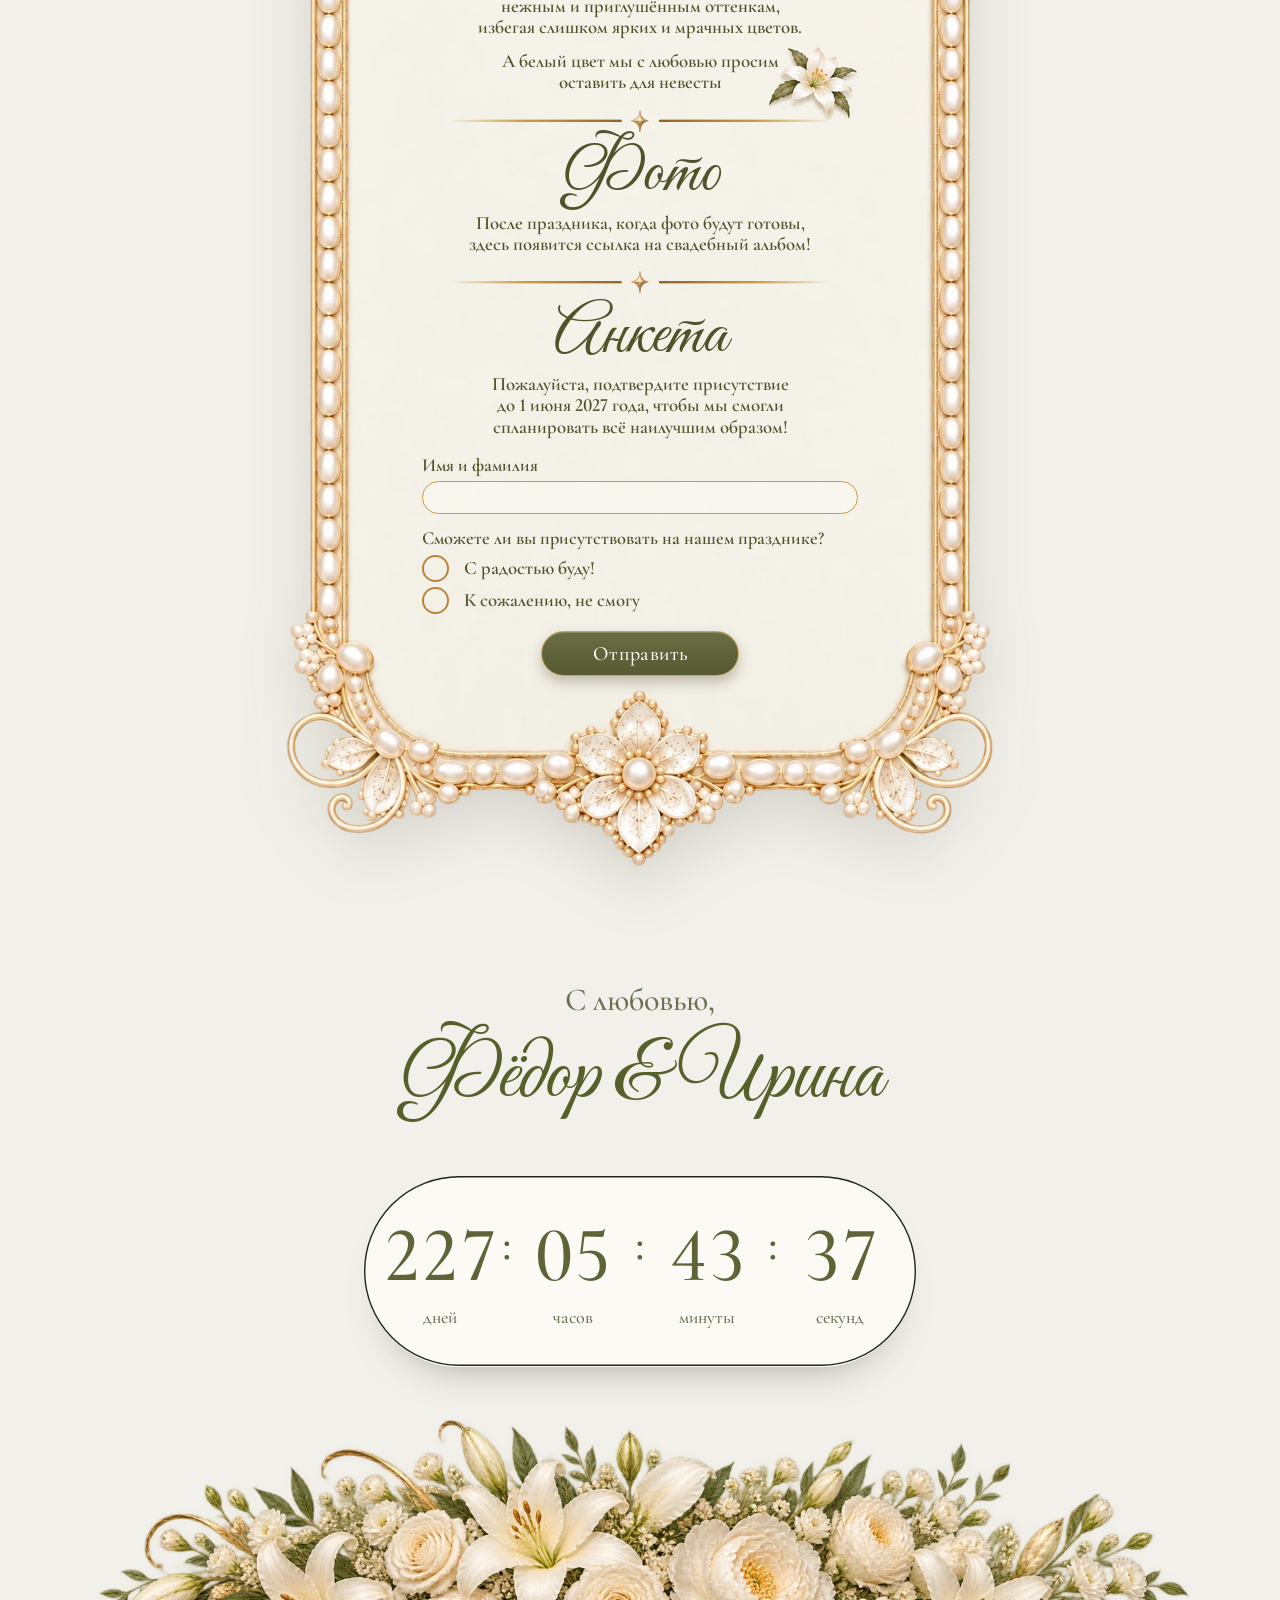
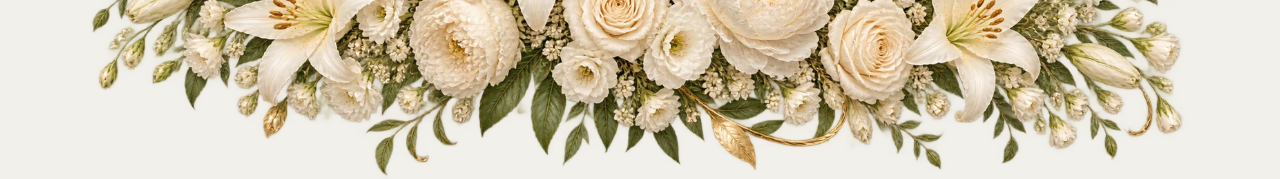
==== commit b39d4627: "Dress code: lay the text out evenly in the new frame - Title, paragraphs, dividers and form are cent" ====
--- a/index.html
+++ b/index.html
@@ -150,9 +150,9 @@
         <div class="panel panel--dress" data-reveal="frame">
           <div class="panel__body">
             <h2 class="title title--dress" data-write>Дресс-код</h2>
-            <p class="text text--right" data-reveal>Мы не хотим ограничивать вас в выборе<br class="br"> нарядов, ведь самое главное для нас –<br class="br"> ваше присутствие и хорошее настроение!</p>
-            <p class="text text--right" data-reveal>Однако будем рады, если в этот особенный<br class="br"> день вы отдадите предпочтение светлым,<br class="br"> нежным и приглушённым оттенкам,<br class="br"> избегая слишком ярких и мрачных цветов.</p>
-            <p class="text text--right text--lily" data-reveal>А белый цвет мы с любовью просим<br class="br"> оставить для невесты<img class="lily" data-bloom src="assets/img/orn-lily.webp" alt="" width="141" height="114" loading="lazy" decoding="async"></p>
+            <p class="text" data-reveal>Мы не хотим ограничивать вас в выборе<br class="br"> нарядов, ведь самое главное для нас –<br class="br"> ваше присутствие и хорошее настроение!</p>
+            <p class="text" data-reveal>Однако будем рады, если в этот особенный<br class="br"> день вы отдадите предпочтение светлым,<br class="br"> нежным и приглушённым оттенкам,<br class="br"> избегая слишком ярких и мрачных цветов.</p>
+            <p class="text text--lily" data-reveal>А белый цвет мы с любовью просим<br class="br"> оставить для невесты<img class="lily" data-bloom src="assets/img/orn-lily.webp" alt="" width="141" height="114" loading="lazy" decoding="async"></p>
             <i class="divider" data-inview aria-hidden="true"><b></b></i>
             <h2 class="title" id="photo" data-write>Фото</h2>
             <p class="text" data-reveal>После праздника, когда фото будут готовы,<br class="br"> здесь появится ссылка на свадебный альбом!</p>
--- a/style.css
+++ b/style.css
@@ -431,7 +431,7 @@
   padding: var(--pad);
 }
 .panel--invite { --frame: url(assets/img/frame-invite.webp); --frame-w: 942; --frame-h: 1533; --cut-t: 1020; --cut-b: 423; --pad: 50.5cqi 13cqi 14.5cqi; }
-.panel--dress { --frame: url(assets/img/frame-dress.webp); --frame-w: 835; --frame-h: 1486; --pad: 24.4cqi 16cqi 25.6cqi 20cqi; }   /* сверху и снизу – цветки рамки */
+.panel--dress { --frame: url(assets/img/frame-dress.webp); --frame-w: 835; --frame-h: 1486; --pad: 24.4cqi 18cqi 25.6cqi; }   /* сверху и снизу – цветки рамки; по бокам поровну – всё по центру поля */
 
 .panel .title { font-size: 11cqi; line-height: .95; color: inherit; }
 .panel .text { max-width: none; margin: 2.2cqi 0 0; font-weight: 600; font-size: max(15px, 3.3cqi); line-height: 1.12; text-wrap: balance; }
@@ -588,25 +588,25 @@
 .panel--dress .text { font-size: 2.65cqi; text-wrap: nowrap; }
 .panel--dress .br { display: inline; }
 .panel--dress .text + .text { margin-top: 1.8cqi; }
-.title--dress { font-size: 11.2cqi !important; translate: 10cqi 0; margin-bottom: 1.3cqi; }
-/* дресс-код – чуть правее, как на образце */
-.panel .text--right { margin-inline-start: 6cqi; }
-.panel--dress .divider { --divider: 54cqi; block-size: 3.7cqi; margin: 1.6cqi 0 .9cqi; translate: -1cqi 0; }
+.title--dress { font-size: 11.2cqi !important; margin-bottom: 1.3cqi; }
+.panel--dress .divider { --divider: 54cqi; block-size: 3.7cqi; margin: 2cqi 0 1.2cqi; }
 .text--lily { position: relative; }
 .lily { position: absolute; inline-size: 13.6cqi; inset-inline-start: calc(100% - 2cqi); inset-block-start: -1.2cqi; }
 
-/* анкета: поле, кружки и кнопка – как нарисованы на образце, настоящие */
+/* анкета: поле, кружки и кнопка – как нарисованы на образце, настоящие; блок по центру поля,
+   подписи и кружки – от левого края поля ввода, кнопка – по центру под ним */
 .rsvp {
-  align-self: stretch;
+  align-self: center;
   display: flex;
   flex-direction: column;
   align-items: flex-start;
-  margin: 2.1cqi 0 0 -1cqi;   /* левый край – как на образце */
+  inline-size: 96%;
+  margin: 2.4cqi 0 0;
   text-align: start;
 }
 .rsvp__label { padding: 0; font-weight: 600; font-size: 2.6cqi; line-height: 1.15; color: inherit; }
 .rsvp__field {
-  inline-size: 96%;
+  inline-size: 100%;
   block-size: max(24px, 4.6cqi);   /* шрифт поля – не меньше 16 px */
   margin-top: .7cqi;
   padding: 0 2cqi;
@@ -622,7 +622,7 @@
 }
 .rsvp__field:focus-visible { border-color: #a97a2f; box-shadow: 0 0 0 3px rgba(199, 155, 69, .28); }
 .rsvp__choice { margin: 2cqi 0 0; padding: 0; border: 0; min-inline-size: 0; }
-.rsvp__choice legend { max-inline-size: 56cqi; margin-bottom: .5cqi; }
+.rsvp__choice legend { white-space: nowrap; margin-bottom: .5cqi; }   /* вопрос – одной строкой */
 .rsvp__opt {
   display: flex;
   align-items: center;
@@ -651,7 +651,8 @@
 .rsvp__send {
   inline-size: 27.8cqi;
   block-size: 6.3cqi;
-  margin: 2.1cqi 0 0 10.8cqi;
+  align-self: center;
+  margin: 2.1cqi 0 0;
   padding: 0;
   border: max(1px, .28cqi) solid #c9a35a;
   border-radius: 999px;
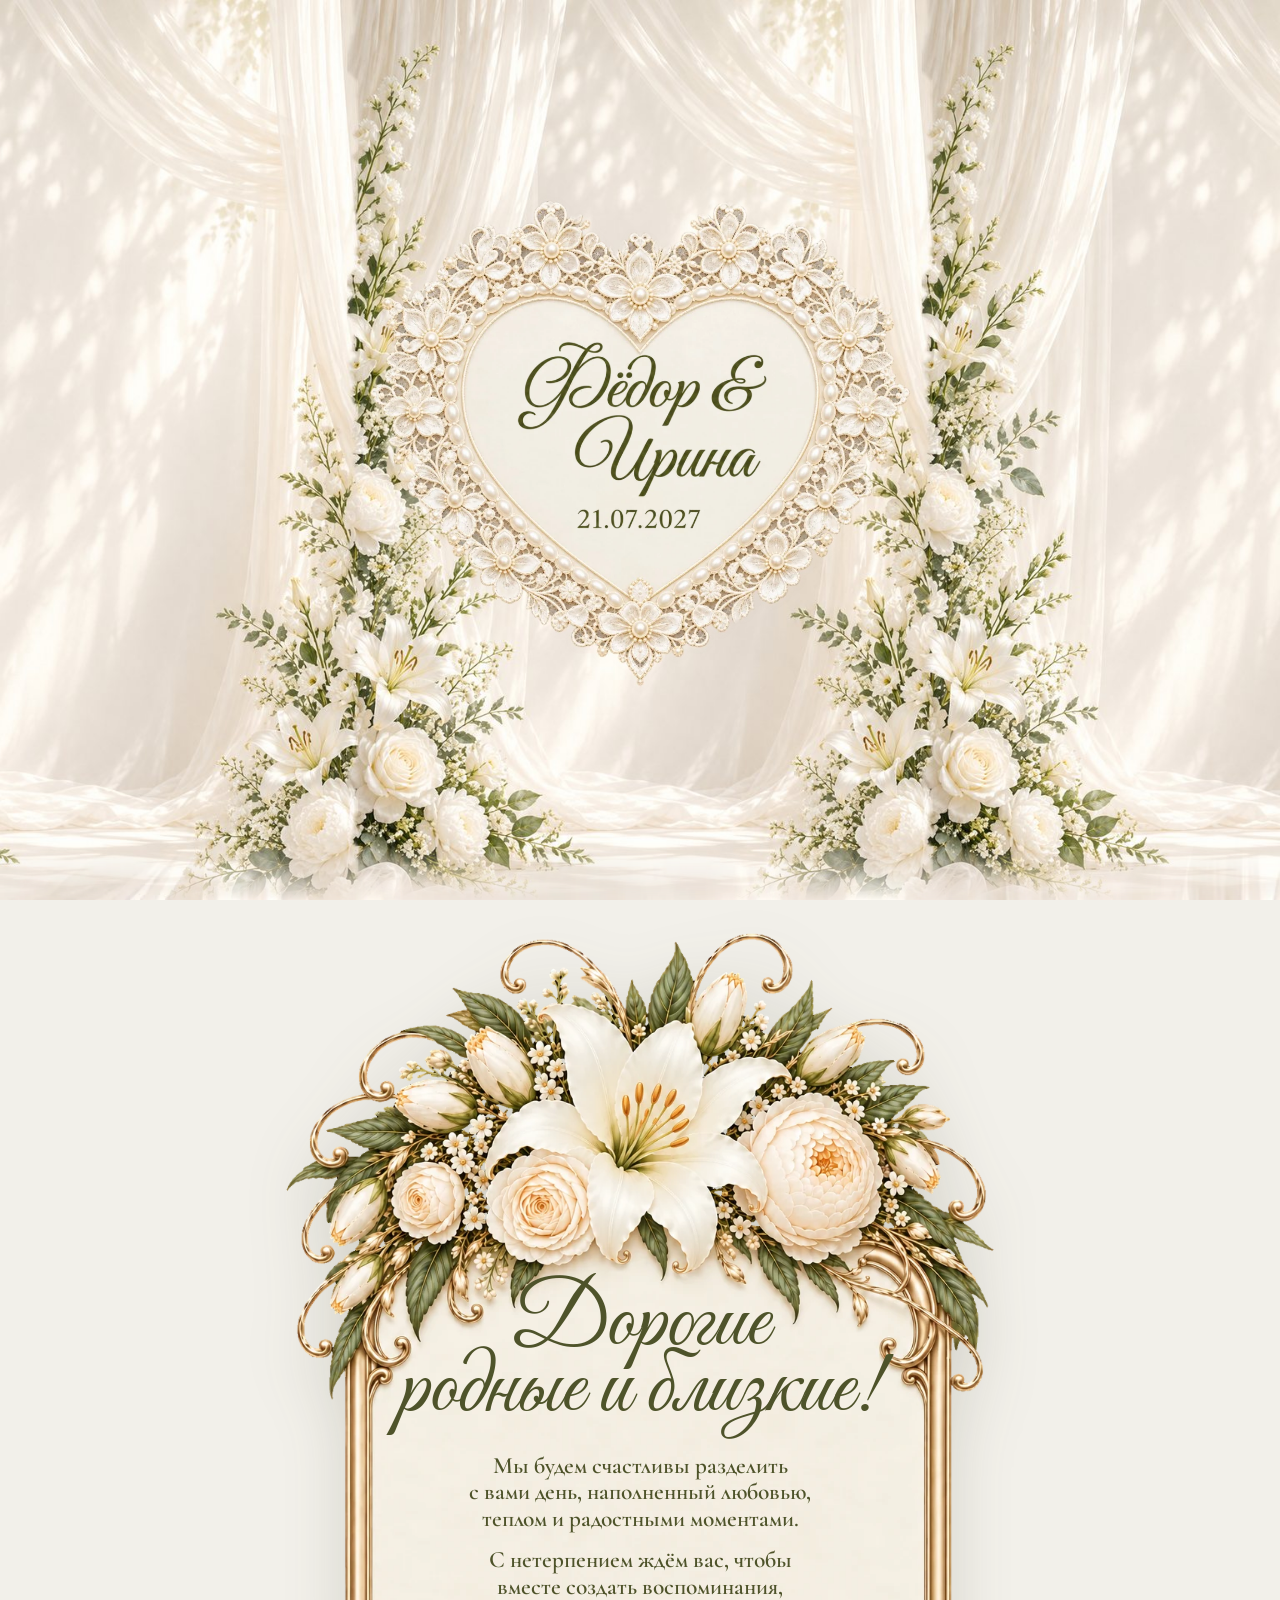
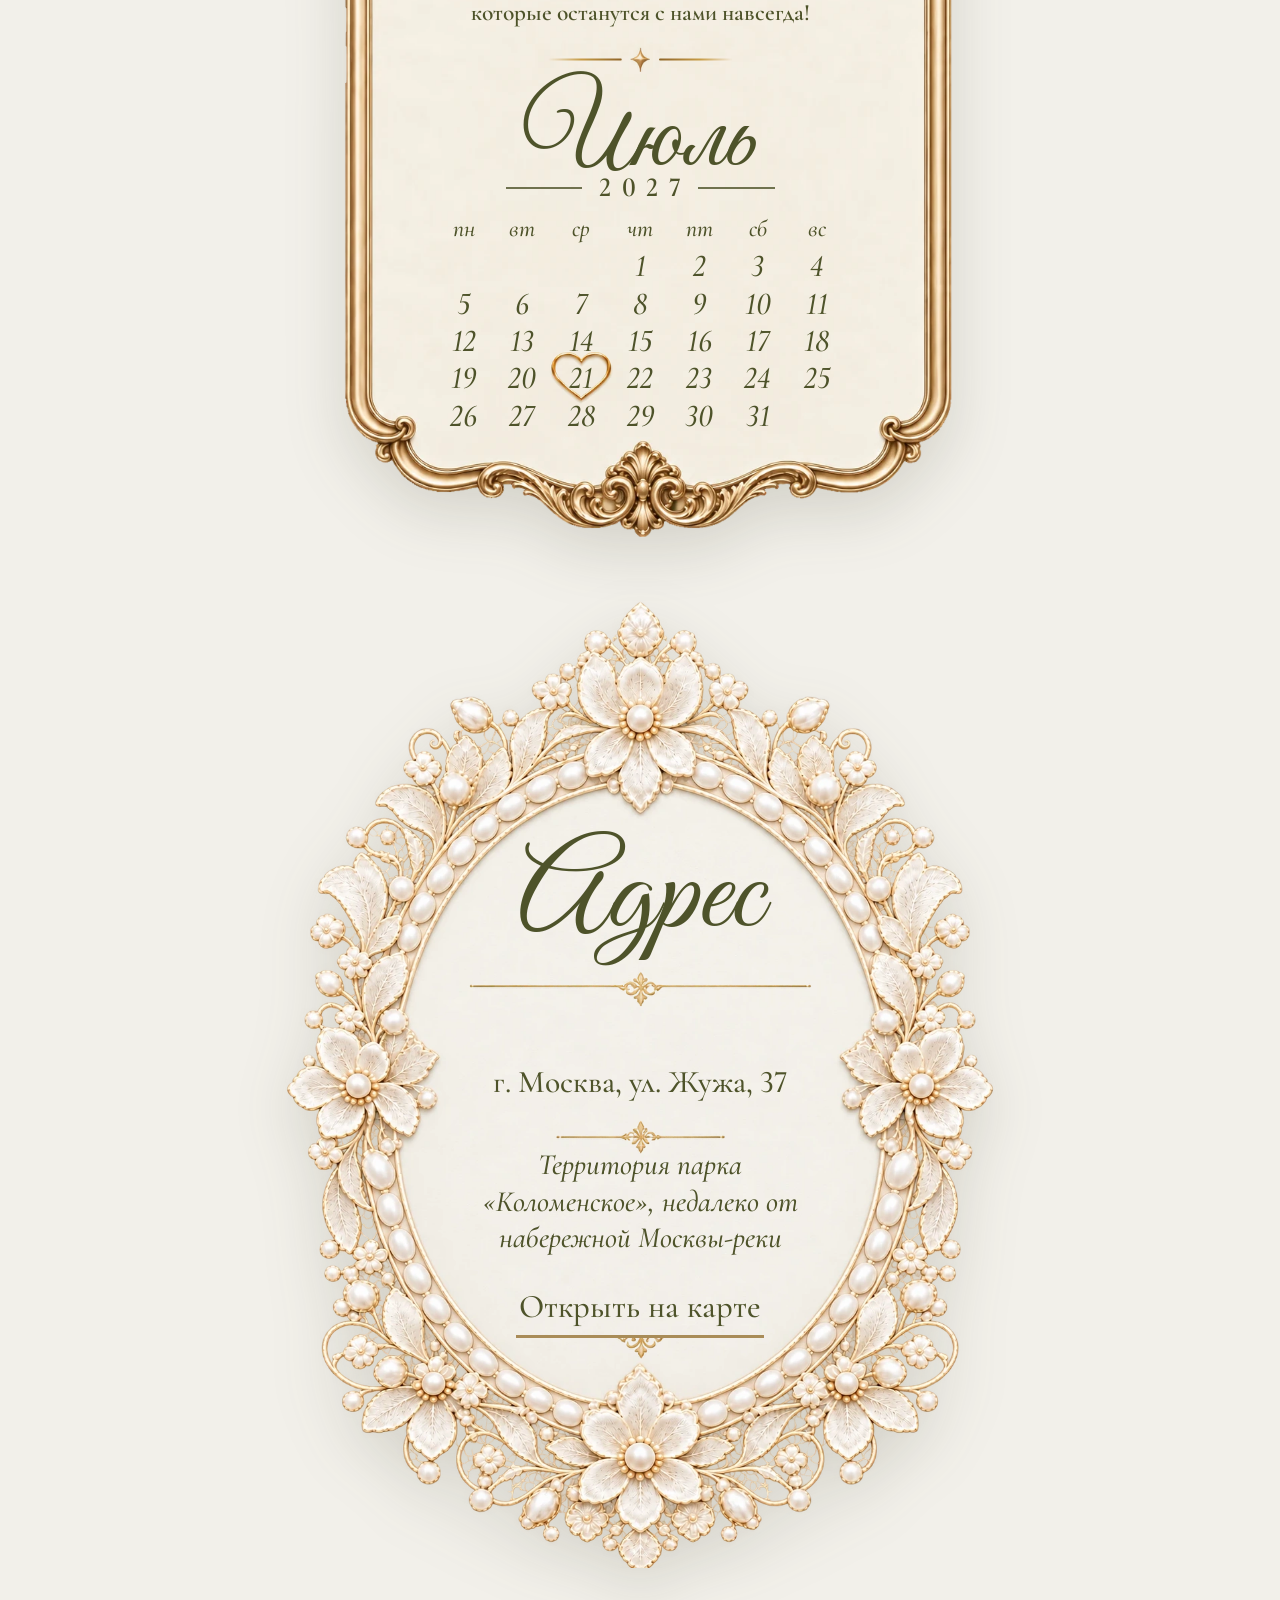
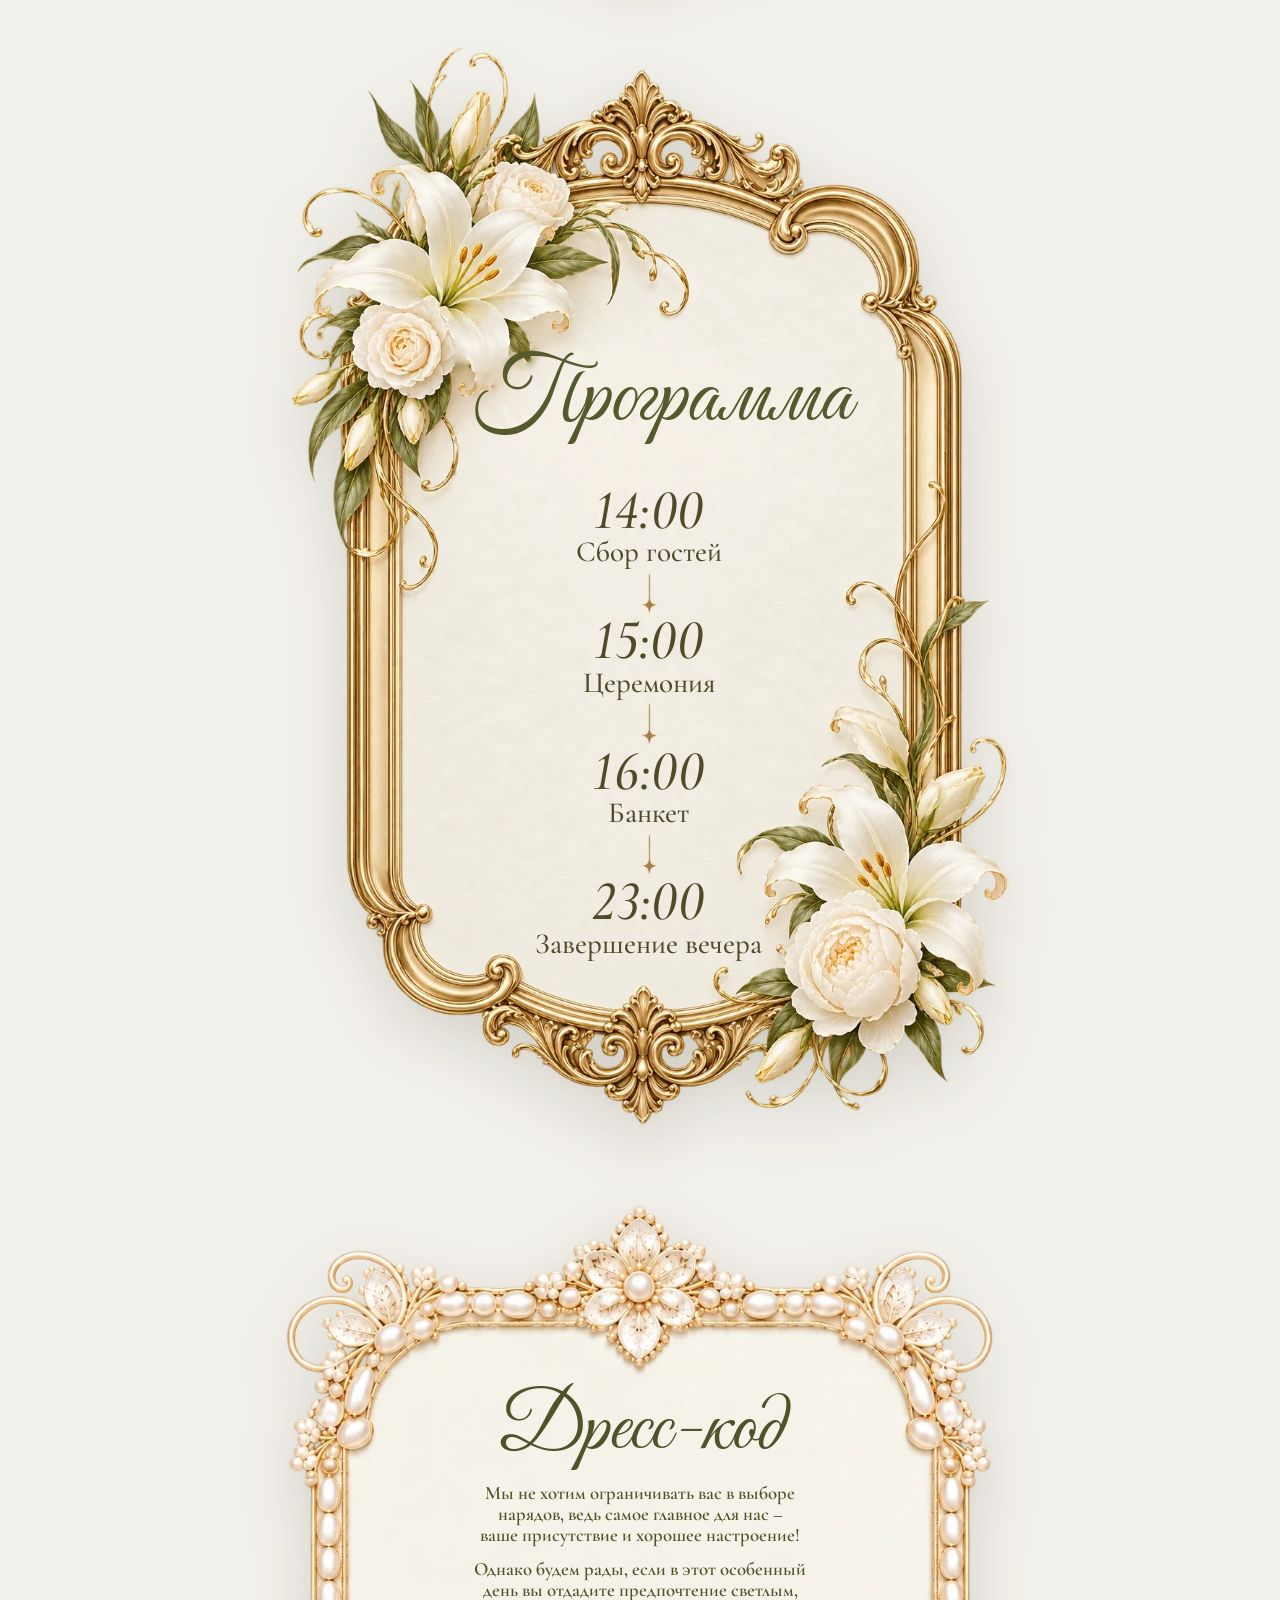
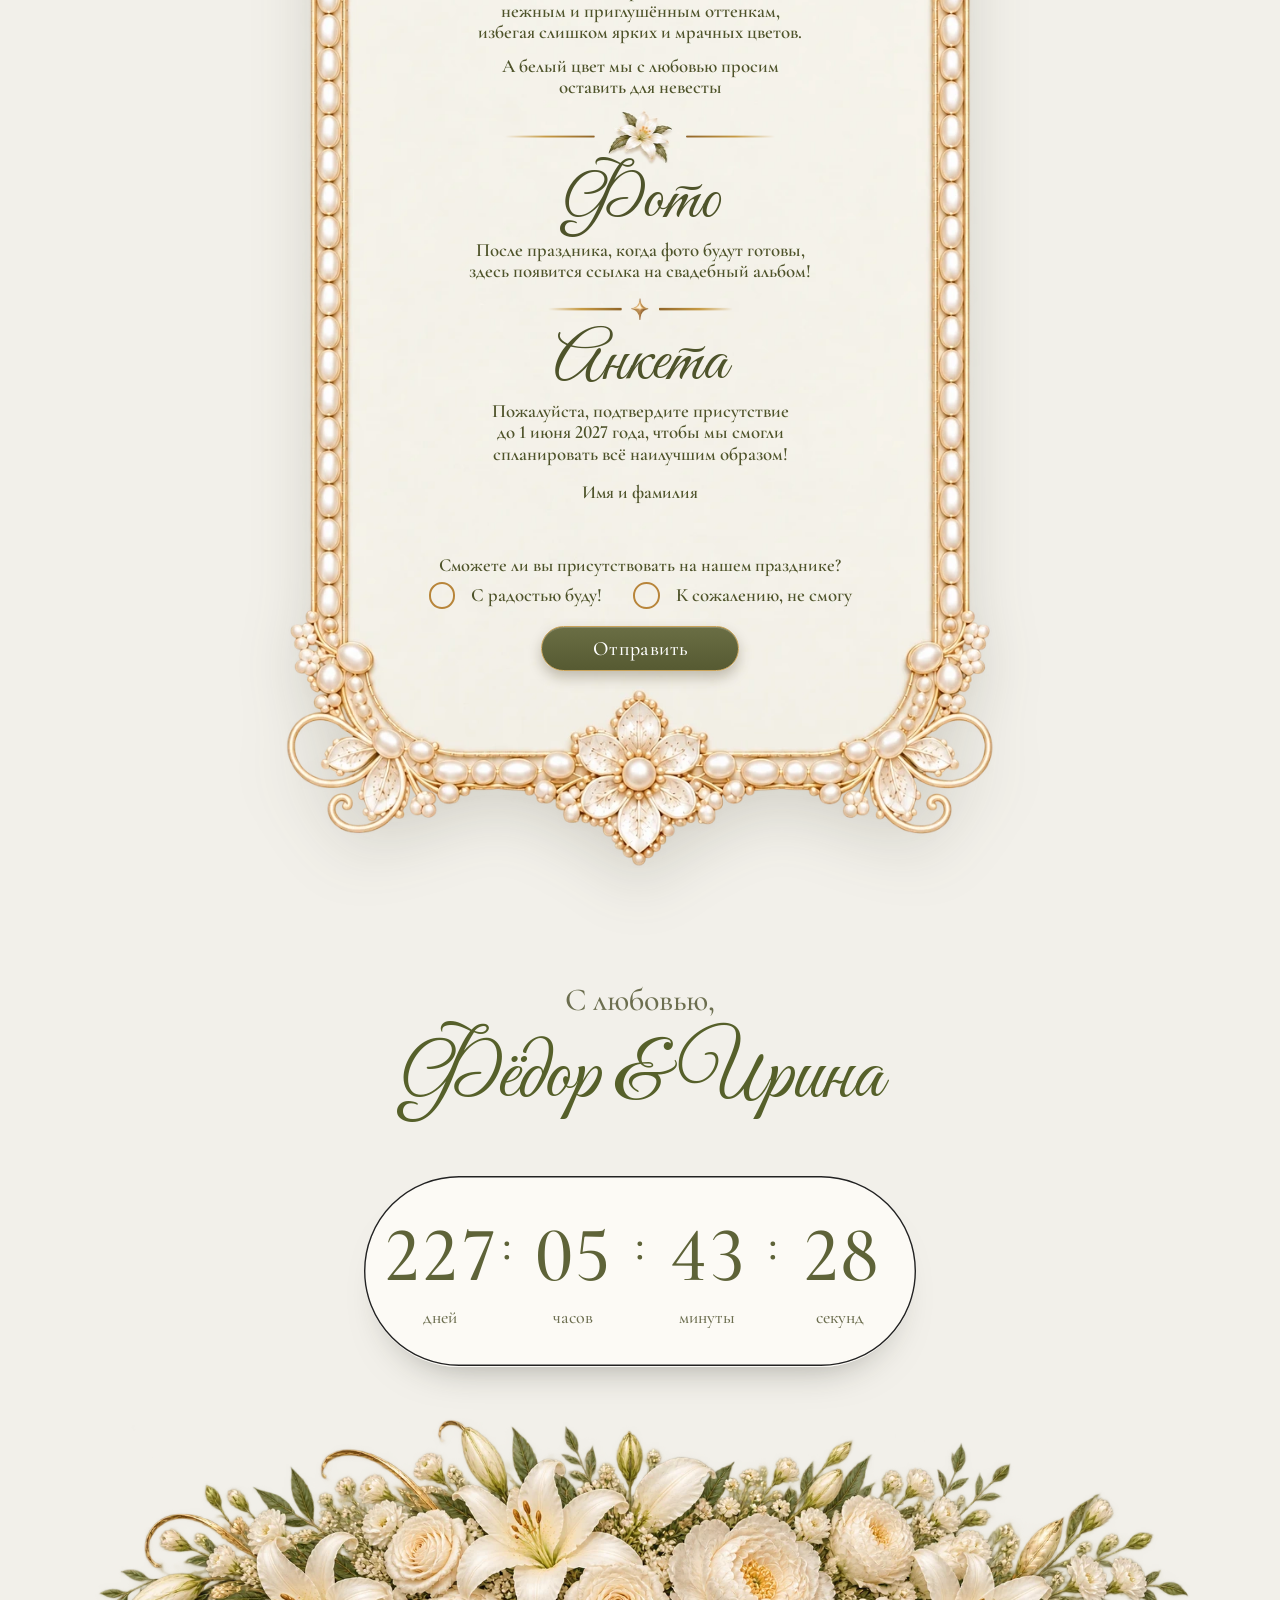
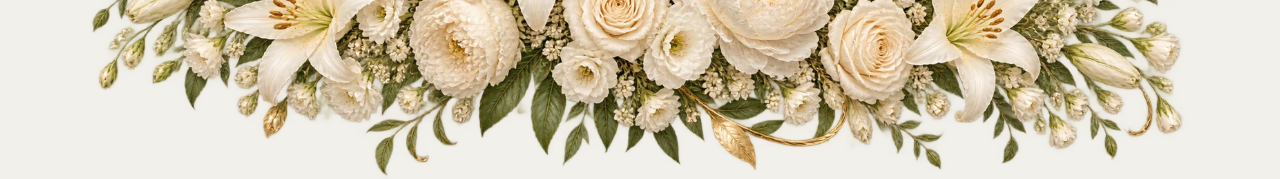
==== commit a5a48f24: "Dress code: centre everything on one axis, as in the invitation - The form is centred like the text " ====
--- a/index.html
+++ b/index.html
@@ -152,8 +152,8 @@
             <h2 class="title title--dress" data-write>Дресс-код</h2>
             <p class="text" data-reveal>Мы не хотим ограничивать вас в выборе<br class="br"> нарядов, ведь самое главное для нас –<br class="br"> ваше присутствие и хорошее настроение!</p>
             <p class="text" data-reveal>Однако будем рады, если в этот особенный<br class="br"> день вы отдадите предпочтение светлым,<br class="br"> нежным и приглушённым оттенкам,<br class="br"> избегая слишком ярких и мрачных цветов.</p>
-            <p class="text text--lily" data-reveal>А белый цвет мы с любовью просим<br class="br"> оставить для невесты<img class="lily" data-bloom src="assets/img/orn-lily.webp" alt="" width="141" height="114" loading="lazy" decoding="async"></p>
-            <i class="divider" data-inview aria-hidden="true"><b></b></i>
+            <p class="text" data-reveal>А белый цвет мы с любовью просим<br class="br"> оставить для невесты</p>
+            <i class="divider divider--lily" data-inview aria-hidden="true"><b></b></i>
             <h2 class="title" id="photo" data-write>Фото</h2>
             <p class="text" data-reveal>После праздника, когда фото будут готовы,<br class="br"> здесь появится ссылка на свадебный альбом!</p>
             <i class="divider" data-inview aria-hidden="true"><b></b></i>
@@ -166,8 +166,10 @@
               <input class="rsvp__field" id="rsvp-name" type="text" name="entry.225506798" autocomplete="name" required data-reveal>
               <fieldset class="rsvp__choice" data-reveal>
                 <legend class="rsvp__label">Сможете ли вы присутствовать на&nbsp;нашем празднике?</legend>
-                <label class="rsvp__opt"><input type="radio" name="entry.87327526" value="С радостью буду!" required><span>С радостью буду!</span></label>
-                <label class="rsvp__opt"><input type="radio" name="entry.87327526" value="К сожалению, не смогу"><span>К сожалению, не смогу</span></label>
+                <div class="rsvp__opts">
+                  <label class="rsvp__opt"><input type="radio" name="entry.87327526" value="С радостью буду!" required><span>С радостью буду!</span></label>
+                  <label class="rsvp__opt"><input type="radio" name="entry.87327526" value="К сожалению, не смогу"><span>К сожалению, не смогу</span></label>
+                </div>
               </fieldset>
               <button class="rsvp__send" type="submit" data-reveal><span>Отправить</span></button>
             </form>
--- a/style.css
+++ b/style.css
@@ -589,24 +589,25 @@
 .panel--dress .br { display: inline; }
 .panel--dress .text + .text { margin-top: 1.8cqi; }
 .title--dress { font-size: 11.2cqi !important; margin-bottom: 1.3cqi; }
-.panel--dress .divider { --divider: 54cqi; block-size: 3.7cqi; margin: 2cqi 0 1.2cqi; }
-.text--lily { position: relative; }
-.lily { position: absolute; inline-size: 13.6cqi; inset-inline-start: calc(100% - 2cqi); inset-block-start: -1.2cqi; }
-
-/* анкета: поле, кружки и кнопка – как нарисованы на образце, настоящие; блок по центру поля,
-   подписи и кружки – от левого края поля ввода, кнопка – по центру под ним */
+.panel--dress .divider { block-size: 3.7cqi; margin: 2cqi 0 1.2cqi; }
+/* лилия с образца – в середине первого разделителя; линии той же длины, что у звёздочки */
+.panel--dress .divider--lily { --divider: 38cqi; block-size: 8cqi; margin: 1.4cqi 0 .6cqi; }
+.divider--lily::before, .divider--lily::after { inline-size: calc(50% - 6.4cqi); }
+.divider--lily b { aspect-ratio: 141 / 114; background-image: url(assets/img/orn-lily.webp); }
+
+/* анкета: поле, кружки и кнопка – как нарисованы на образце, настоящие; всё по центру, как текст над ними */
 .rsvp {
   align-self: center;
   display: flex;
   flex-direction: column;
-  align-items: flex-start;
+  align-items: center;
   inline-size: 96%;
   margin: 2.4cqi 0 0;
-  text-align: start;
+  text-align: center;
 }
 .rsvp__label { padding: 0; font-weight: 600; font-size: 2.6cqi; line-height: 1.15; color: inherit; }
 .rsvp__field {
-  inline-size: 100%;
+  inline-size: 82%;
   block-size: max(24px, 4.6cqi);   /* шрифт поля – не меньше 16 px */
   margin-top: .7cqi;
   padding: 0 2cqi;
@@ -622,7 +623,8 @@
 }
 .rsvp__field:focus-visible { border-color: #a97a2f; box-shadow: 0 0 0 3px rgba(199, 155, 69, .28); }
 .rsvp__choice { margin: 2cqi 0 0; padding: 0; border: 0; min-inline-size: 0; }
-.rsvp__choice legend { white-space: nowrap; margin-bottom: .5cqi; }   /* вопрос – одной строкой */
+.rsvp__choice legend { margin-inline: auto; margin-bottom: .5cqi; white-space: nowrap; }   /* вопрос – одной строкой */
+.rsvp__opts { display: flex; justify-content: center; gap: 4.4cqi; }   /* варианты – рядом, по центру */
 .rsvp__opt {
   display: flex;
   align-items: center;
@@ -861,6 +863,7 @@
 .js .divider::after { clip-path: inset(0 100% 0 0); }
 .js .divider.is-in::before, .js .divider.is-in::after { clip-path: inset(0); transition: clip-path 1.3s var(--ease-out) .35s; }
 .js .divider b { opacity: 0; scale: .2; rotate: -90deg; }
+.js .divider--lily b { rotate: -12deg; }
 .js .divider.is-in b { opacity: 1; scale: 1; rotate: 0deg; transition: opacity .6s ease .1s, scale 1s var(--ease-settle) .1s, rotate 1.2s var(--ease-out) .1s; }
 .js .rule::before { clip-path: inset(0 50%); }   /* маска – на слое: скрытый целиком элемент наблюдатель прокрутки не замечает */
 .js .rule.is-in::before { clip-path: inset(0); transition: clip-path 1.5s var(--ease-out) .2s; }
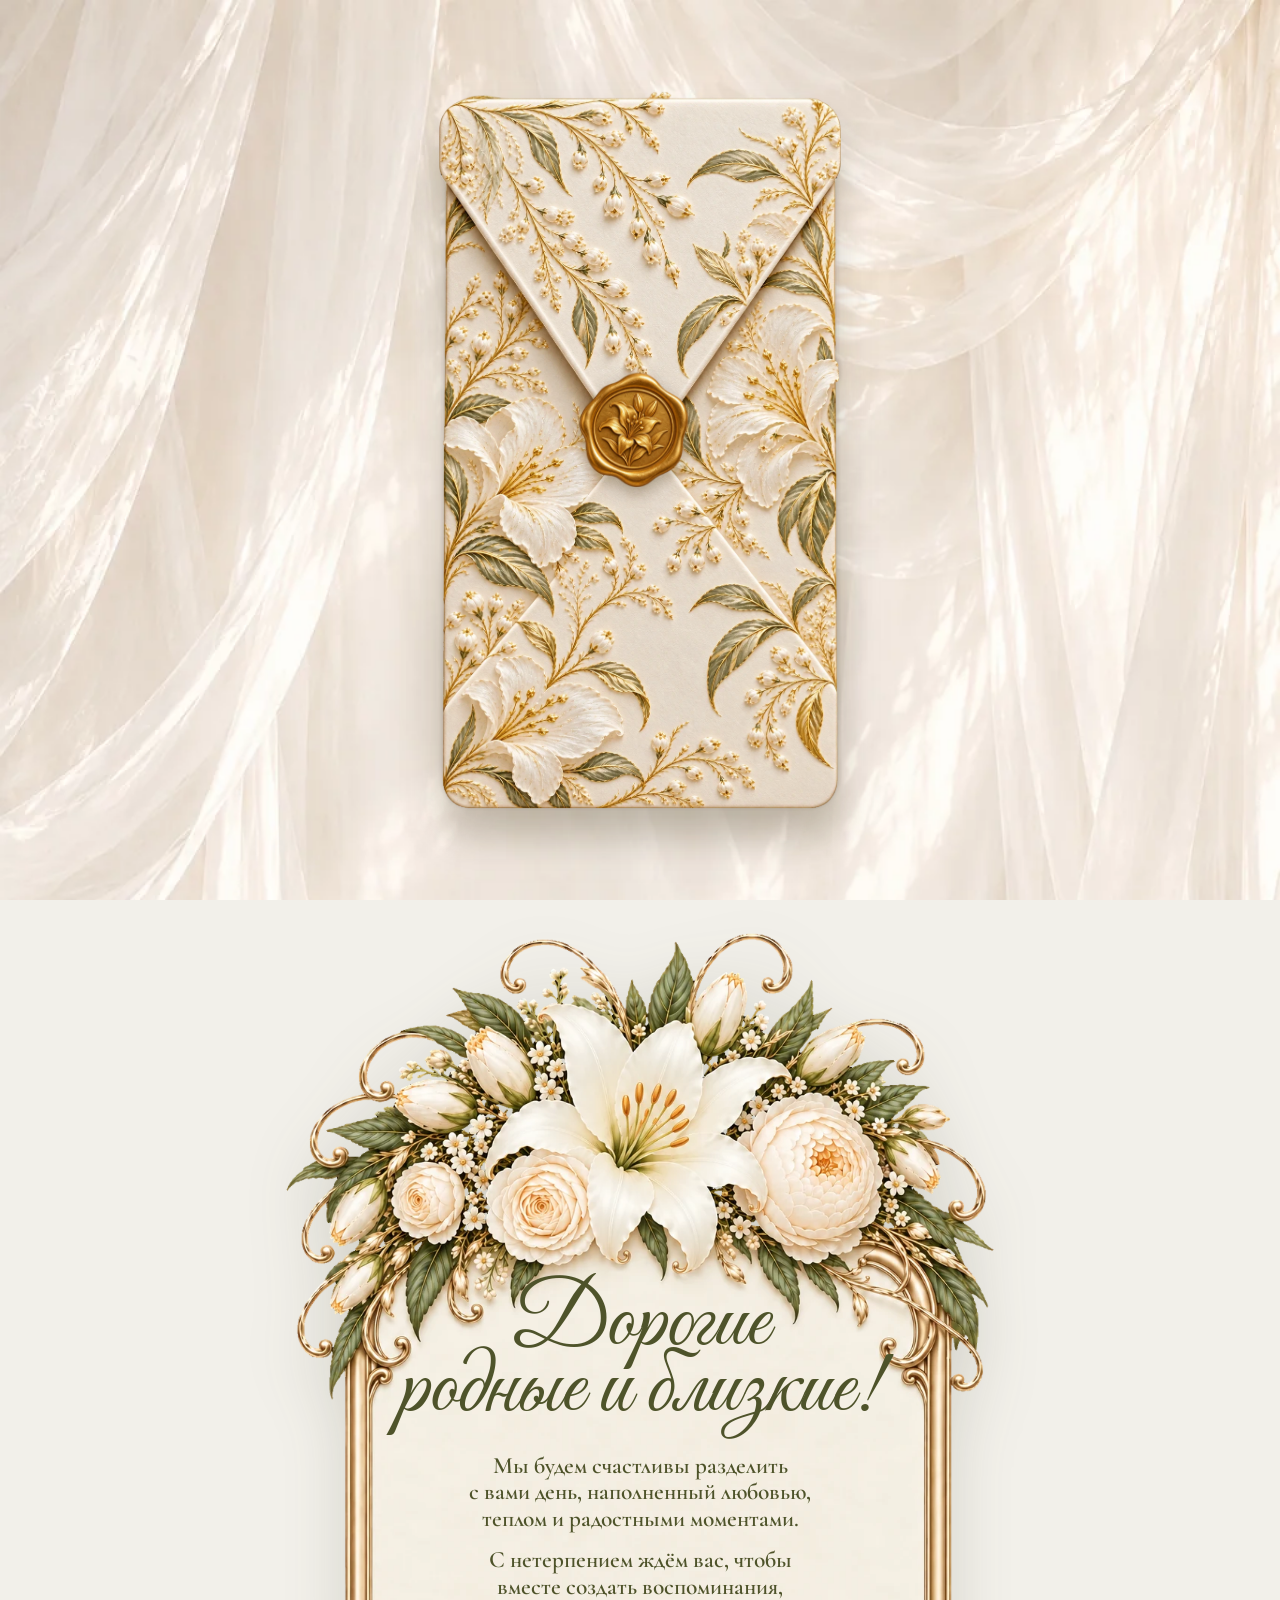
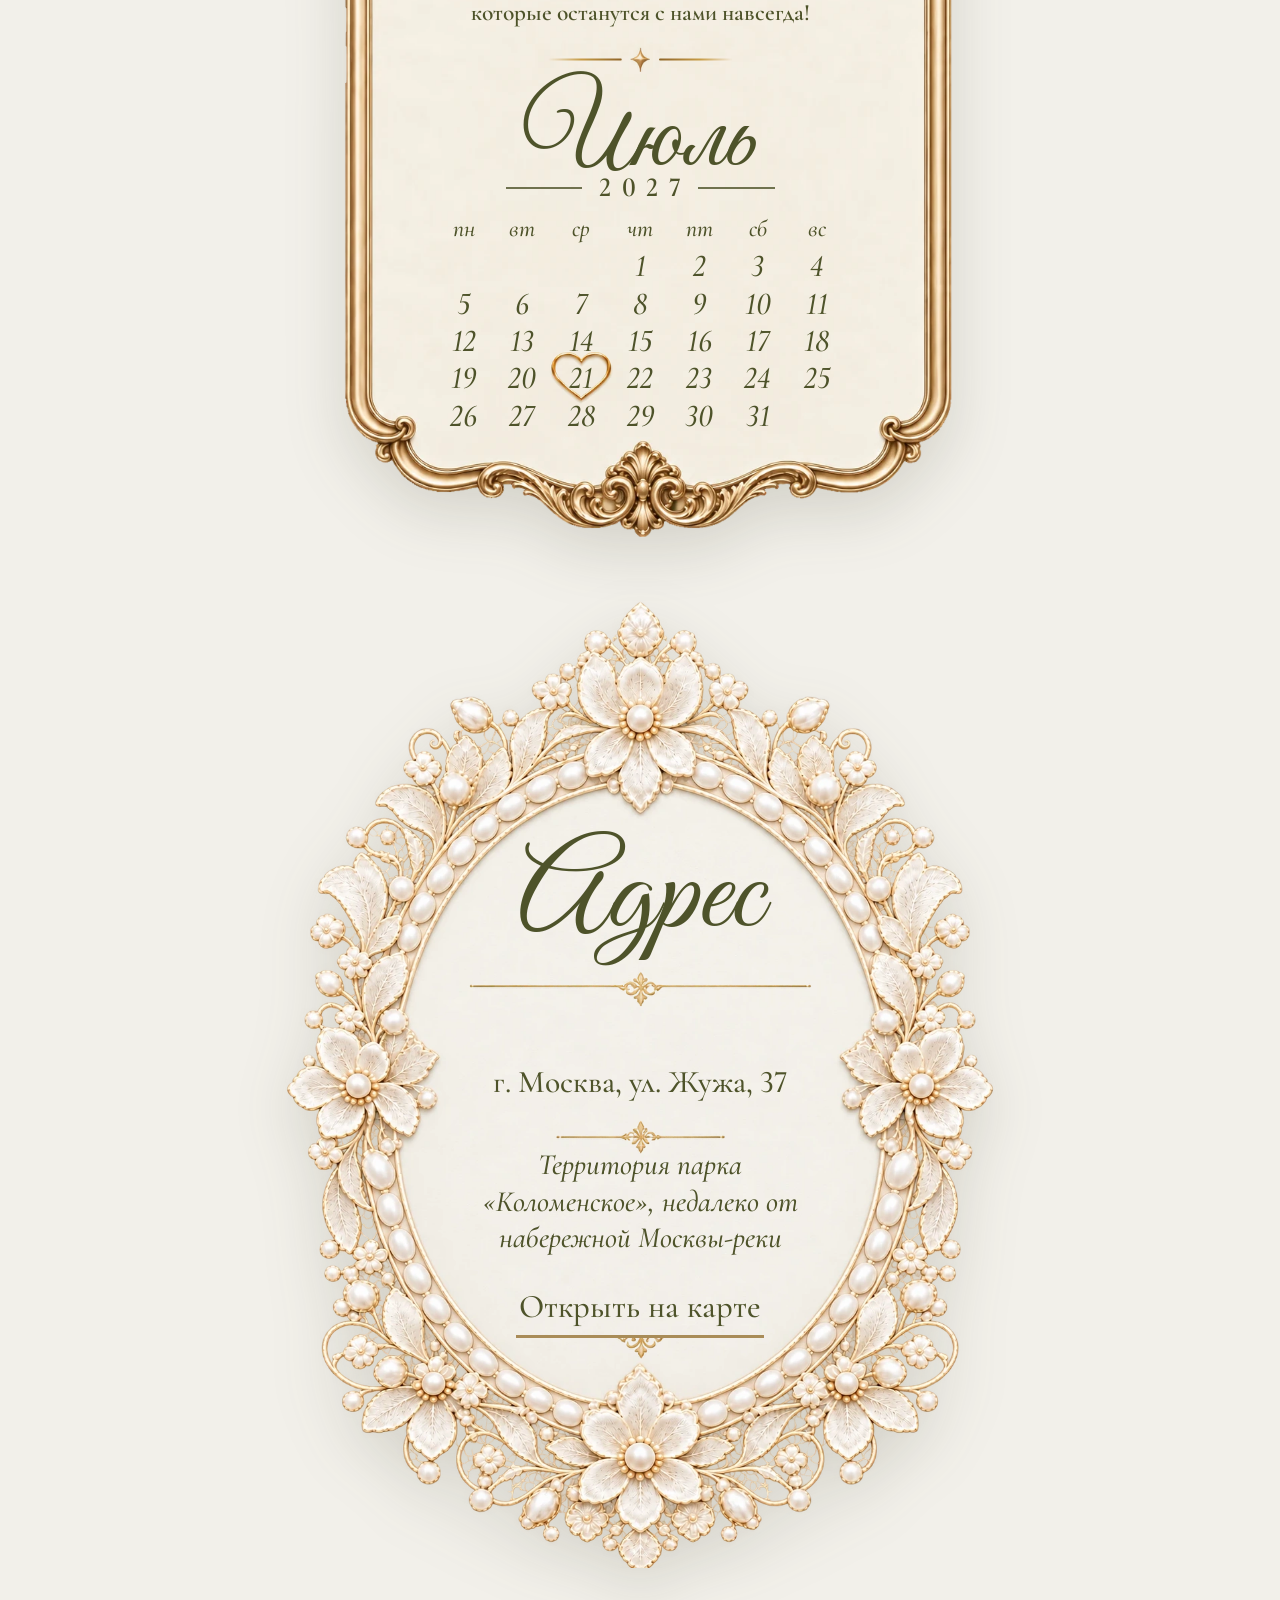
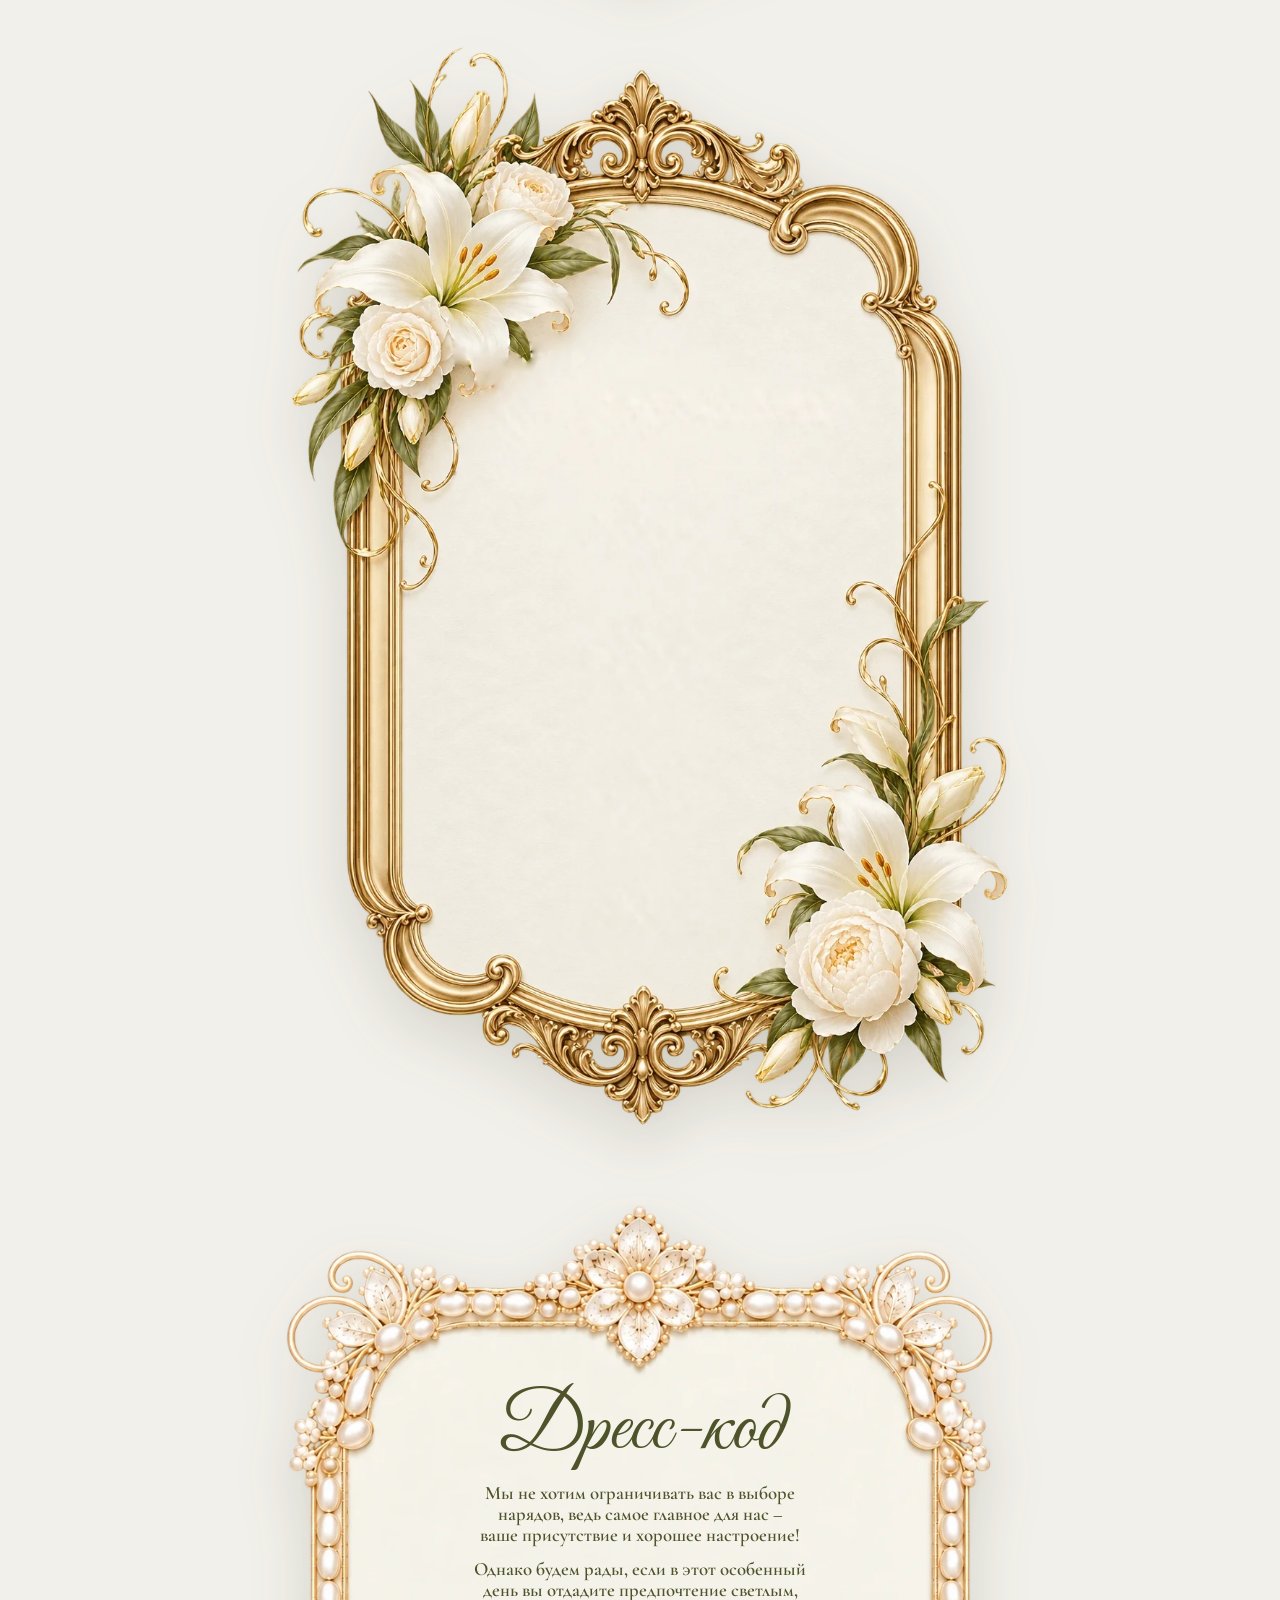
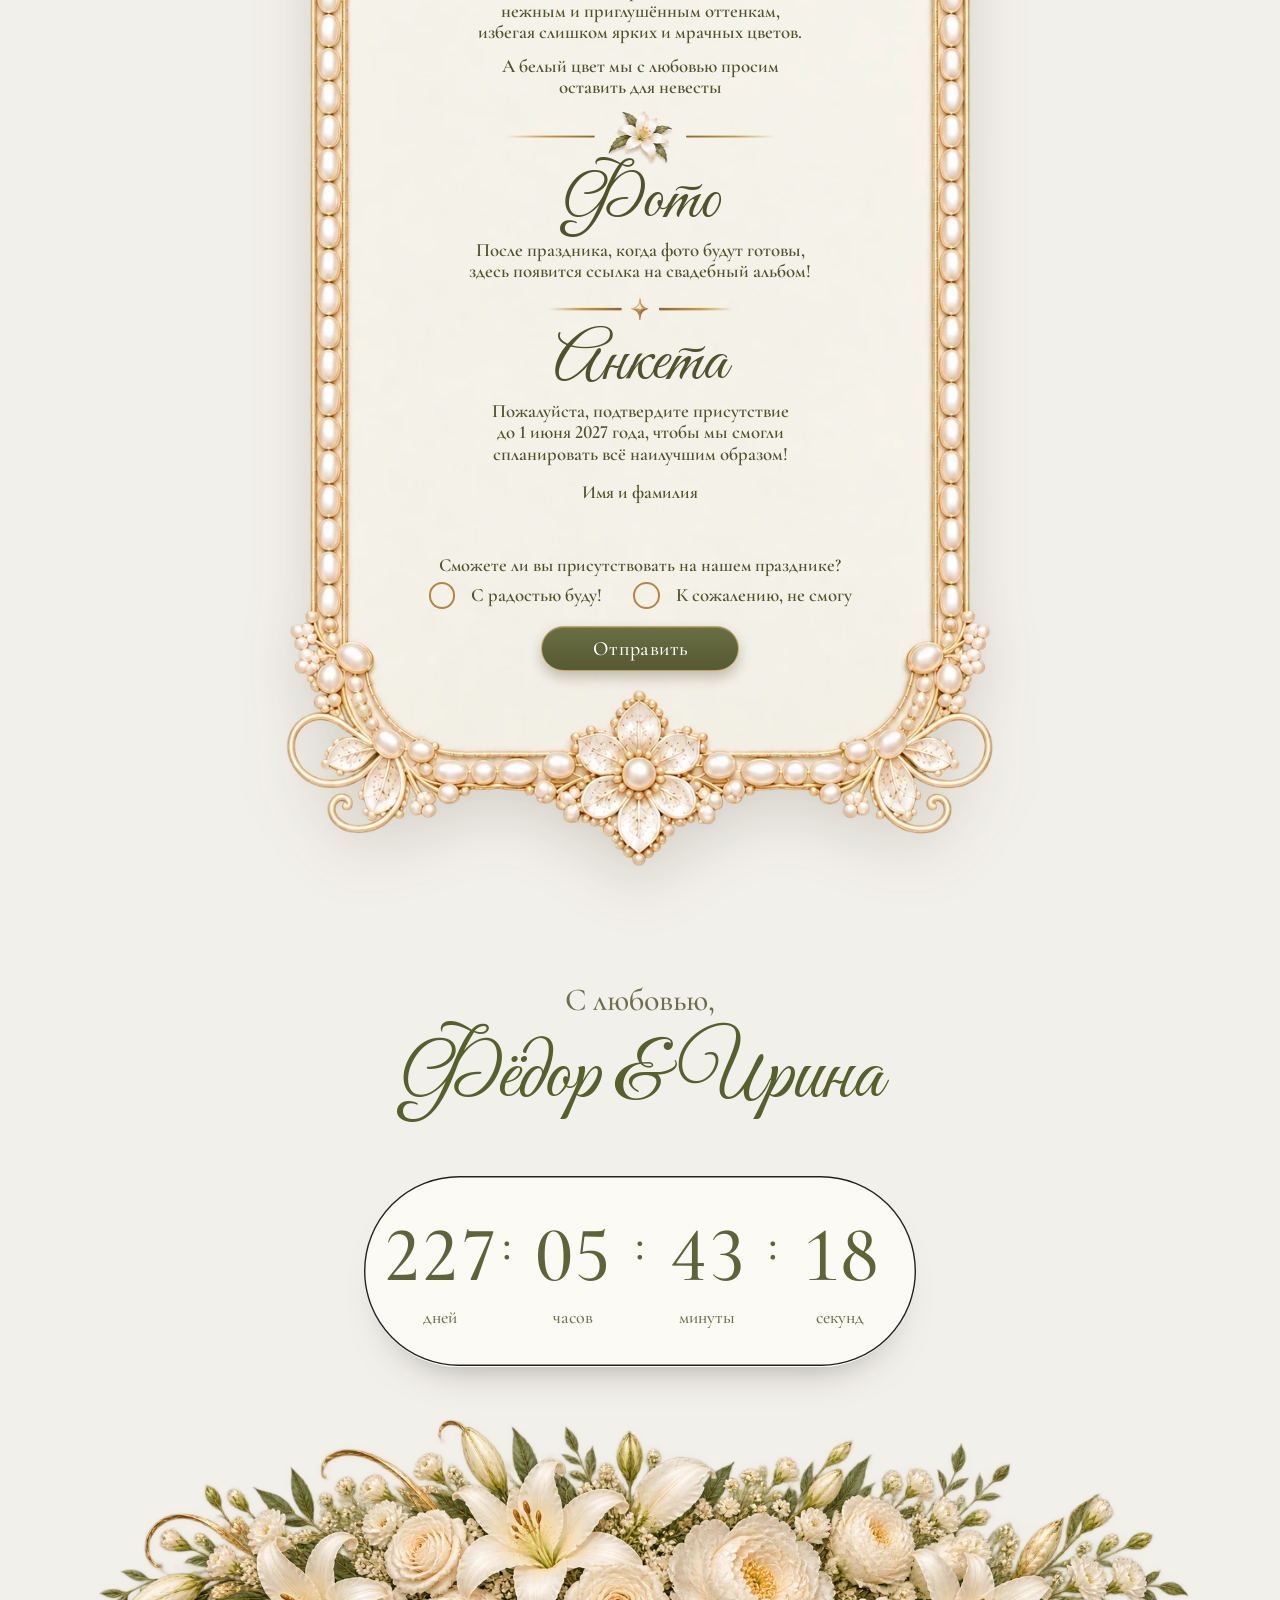
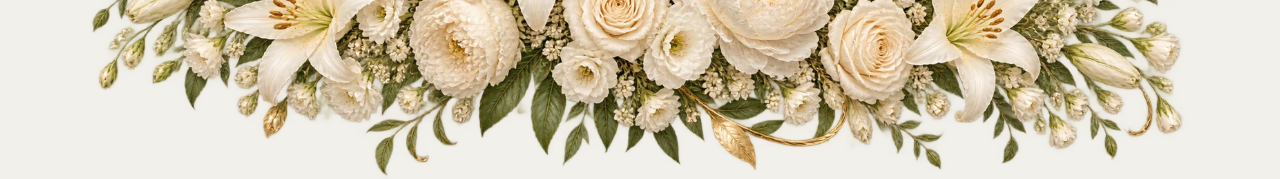
==== commit ee01c356: "Use the sent Lottie animation for the envelope opening - The intro plays the sent envelope-opening a" ====
--- a/index.html
+++ b/index.html
@@ -8,10 +8,10 @@
   <meta property="og:title" content="Фёдор и Ирина – 21.07.2027">
   <meta property="og:description" content="Приглашаем вас на нашу свадьбу">
   <meta name="theme-color" content="#23270b">
-  <link rel="preload" href="assets/img/env-body.webp" as="image">
-  <link rel="preload" href="assets/img/env-flap.webp" as="image">
-  <link rel="preload" href="assets/img/env-seal.webp" as="image">
-  <link rel="preload" href="assets/img/env-inside.webp" as="image">
+  <link rel="preload" href="assets/envelope/body.jpg" as="image">
+  <link rel="preload" href="assets/envelope/pocket.webp" as="image">
+  <link rel="preload" href="assets/envelope/flap.webp" as="image">
+  <link rel="preload" href="assets/envelope/seal.webp" as="image">
   <link rel="preload" href="assets/img/hero-bg.jpg" as="image" media="(max-aspect-ratio: 7/10)">
   <link rel="preload" as="image" imagesrcset="assets/img/hero-wide.jpg 1920w, assets/img/hero-wide-2880.jpg 2880w" imagesizes="(min-aspect-ratio: 16/9) 100vw, 178vh" media="(min-aspect-ratio: 7/10)">
   <link rel="preload" href="assets/img/hero-heart.webp" as="image">
@@ -25,37 +25,12 @@
   <!-- фон: одна штора, медленно едет при прокрутке -->
   <div class="backdrop" aria-hidden="true"><img src="assets/img/bg-sections.webp" alt="" width="1024" height="1536" decoding="async"></div>
 
-  <!-- ============ ЛИЦО ОТКРЫТКИ: КОНВЕРТ НА ВЕСЬ ЭКРАН ============ -->
+  <!-- ============ ЛИЦО ОТКРЫТКИ: КОНВЕРТ – присланная анимация открытия (Lottie) ============ -->
   <div class="intro" id="intro">
-    <div class="envelope">
-      <div class="env__card">
-        <img class="env__body" src="assets/img/env-body.webp" alt="" width="857" height="1528">
-        <!-- внутренняя сторона конверта: подкладка и тень в глубине кармана -->
-        <div class="env__inside" aria-hidden="true"><span class="env__cast"></span></div>
-        <!-- приглашение внутри: видно в вырезе, после открытия выдвигается -->
-        <div class="env__letter" aria-hidden="true">
-          <div class="env__note">
-            <span class="env__note-kicker">Wedding Day</span>
-            <span class="env__note-names">Фёдор &amp; Ирина</span>
-            <i class="env__note-rule"></i>
-            <span class="env__note-date">21.07.2027</span>
-            <img class="env__note-lily" src="assets/img/orn-lily.webp" alt="" width="141" height="114">
-          </div>
-        </div>
-        <!-- передняя стенка кармана поверх письма -->
-        <div class="env__pocket" aria-hidden="true"><img src="assets/img/env-body.webp" alt="" width="857" height="1528"></div>
-        <!-- клапан на петле: лицевая сторона с печатью, изнанка с подкладкой -->
-        <div class="env__flap">
-          <img class="env__flap-front" src="assets/img/env-flap.webp" alt="" width="857" height="1528">
-          <span class="env__shade" aria-hidden="true"></span>
-          <div class="env__flap-back" aria-hidden="true"><span class="env__back-shade"></span></div>
-          <!-- печать – целая, держит кончик клапана и откидывается вместе с ним; изнанка – она же, видна у кончика открытого клапана -->
-          <button class="seal" id="intro-open" type="button" aria-label="Открыть приглашение">
-            <img class="seal__img" src="assets/img/env-seal.webp" alt="" width="560" height="588">
-          </button>
-          <span class="seal-back" aria-hidden="true"><img src="assets/img/env-seal.webp" alt="" width="560" height="588"></span>
-        </div>
-      </div>
+    <div class="intro__box">
+      <div class="intro__anim" id="intro-anim" aria-hidden="true"></div>
+      <!-- печать нарисована в анимации; кнопка – прозрачная, точно над ней -->
+      <button class="seal" id="intro-open" type="button" aria-label="Открыть приглашение"></button>
     </div>
   </div>
 
@@ -224,6 +199,8 @@
   </button>
   <audio id="bg-music" src="assets/music.mp3" preload="none" loop></audio>
 
+  <script src="assets/envelope/lottie_light.min.js"></script>
+  <script src="assets/envelope/envelope.js"></script>
   <script src="script.js"></script>
 </body>
 </html>
--- a/style.css
+++ b/style.css
@@ -99,13 +99,12 @@
 .title + .text { margin-top: .85em; }
 
 /* =========================================================
-   Лицо открытки: конверт с восковой печатью.
-   По нажатию печать вдавливается; камера отъезжает, чтобы открытый клапан уместился в экран; клапан вместе
-   с целой печатью откидывается на петле у верхнего края; пауза – письмо в открытом конверте; письмо выезжает
-   перед клапаном, конверт уходит вниз, письмо выходит в центр и растворяется в обложку. Движение – в script.js.
-   Верхний край конверта на картинках – 0,916 % высоты (выше – прозрачная кромка): по нему проходит сгиб.
+   Лицо открытки: присланная анимация открытия конверта (Lottie, assets/envelope; запуск – в script.js).
+   Кадр анимации 1080 × 1920 виден целиком: по высоте экрана, но не шире экрана там, где нужно, –
+   письмо в конце занимает ≈ 990 из 1080 пикселей кадра и не обрезается. Вокруг – та же штора, что у сайта;
+   пока письмо растворяется, растворяется и штора – под ними обложка.
    ========================================================= */
-.intro { display: none; padding: 0; background: #efe9df url(assets/img/bg-sections.webp) 50% 0 / cover no-repeat; }
+.intro { display: none; padding: 0; }
 .js .intro {
   position: fixed;
   inset: 0;
@@ -116,179 +115,49 @@
   cursor: pointer;
   -webkit-tap-highlight-color: transparent;
 }
-.envelope { position: absolute; inset: 0; }
-/* телефоны: конверт закрывает экран целиком (как cover); +6 % – скруглённые углы картинки уходят за край */
-.env__card {
-  --env-h: calc(max(100svh, 100vw / .5609) * 1.06);
+.intro::before {
+  content: "";
+  position: absolute;
+  inset: 0;
+  background: #efe9df url(assets/img/bg-sections.webp) 50% 0 / cover no-repeat;
+  transition: opacity .9s ease-in-out;
+}
+.intro.is-leaving { pointer-events: none; }
+.intro.is-leaving::before { opacity: 0; }
+.intro__box {
+  --u: min(100vh / 1920, 100vw / 990);   /* один пиксель кадра анимации */
   position: absolute;
   top: 50%;
   left: 50%;
-  width: calc(max(100vw, 100svh * .5609) * 1.06);
-  height: var(--env-h);
+  inline-size: calc(1080 * var(--u));
+  block-size: calc(1920 * var(--u));
   translate: -50% -50%;
-  perspective: calc(var(--env-h) * 2.4);
-  perspective-origin: 50% 30%;
-}
-/* слои по порядку: корпус, подкладка кармана, письмо, передняя стенка кармана, клапан
-   (когда клапан откинут дальше ребра, он уходит за письмо – класс .is-flipped) */
-.env__body, .env__flap-front, .env__pocket img { position: absolute; inset: 0; width: 100%; height: 100%; max-width: none; }
-.env__inside { z-index: 1; }
-.env__letter { z-index: 3; }
-.env__pocket { z-index: 4; }
-.env__flap { z-index: 5; }
-.intro.is-flipped .env__flap { z-index: 2; }
-
-/* подкладка: светлая бумага того же оттенка, что конверт */
-.env__inside, .env__flap-back::before {
-  background:
-    linear-gradient(rgba(252, 248, 240, .55), rgba(252, 248, 240, .55)),
-    url(assets/img/env-inside.webp) 0 0 / 100% 100%;
-}
-/* форма выреза под клапаном: от сгиба (верхний край конверта) до кромки кармана; углы у сгиба прямые –
-   подкладка и откинутый клапан – один лист. У закрытого конверта углы скруглены на клапане, поэтому
-   подкладка показывается, только когда клапан начинает подниматься */
-.env__inside, .env__cast { clip-path: polygon(0 .916%, 100% .916%, 100% 8.77%, 48.42% 50.72%, 0 10.14%); }
-.env__inside { position: absolute; inset: 0; }
-.intro:not(.is-lifting) .env__inside { visibility: hidden; }
-.env__inside::after {   /* сгиб: тонкая складка и лёгкая тень под ней, без тёмной кромки */
-  content: "";
-  position: absolute;
-  inset: 0;
-  background:
-    linear-gradient(180deg, rgba(120, 88, 36, 0) .916%, rgba(120, 88, 36, .22) .916%, rgba(120, 88, 36, 0) 1.35%),
-    linear-gradient(180deg, rgba(70, 52, 22, .07) .916%, rgba(70, 52, 22, 0) 22%);
-}
-.env__cast {            /* тень от клапана – уходит, пока он поднимается */
-  position: absolute;
-  inset: 0;
-  background: linear-gradient(180deg, rgba(40, 30, 8, .4), rgba(40, 30, 8, .18) 45%, rgba(40, 30, 8, .1));
-}
-
-/* письмо: видно в вырезе, выезжает вверх перед откинутым клапаном */
-.env__letter { position: absolute; inset: 0; clip-path: polygon(0 -200%, 100% -200%, 100% 8.77%, 48.42% 50.72%, 0 10.14%); container-type: inline-size; }
-.env__note {
-  position: absolute;
-  left: 8%;
-  right: 8%;
-  top: 4.5%;
-  height: 56%;
-  display: flex;
-  flex-direction: column;
-  align-items: center;
-  justify-content: center;
-  padding-bottom: 6cqi;
-  border-radius: .8cqi;
-  background: linear-gradient(180deg, #fdfbf6, #f4eee1);
-  box-shadow: 0 -.6cqi 2.4cqi rgba(30, 24, 6, .22), 0 3cqi 6cqi rgba(60, 46, 16, .18);
-}
-.env__note::before { content: ""; position: absolute; inset: 2.6cqi; border: 1px solid rgba(192, 149, 83, .75); border-radius: .4cqi; }
-.env__note-kicker { font-weight: 500; font-size: 3.4cqi; letter-spacing: .24em; text-transform: uppercase; color: var(--olive-soft); }
-.env__note-names { margin-top: 2.4cqi; font-family: var(--script); font-size: 10.4cqi; line-height: 1.05; color: var(--olive); white-space: nowrap; }
-.env__note-rule {       /* золотые линии со звёздочкой – как разделители на рамках */
-  position: relative;
-  inline-size: 30cqi;
-  block-size: 3.4cqi;
-  margin-top: 2cqi;
-  background: url(assets/img/orn-sparkle.webp) 50% 50% / auto 100% no-repeat;
-}
-.env__note-rule::before, .env__note-rule::after {
-  content: "";
-  position: absolute;
-  inset-block-start: 50%;
-  inline-size: calc(50% - 2.6cqi);
-  block-size: max(1px, .3cqi);
-}
-.env__note-rule::before { inset-inline-start: 0; background: linear-gradient(90deg, rgba(199, 155, 69, 0), var(--gold)); }
-.env__note-rule::after { inset-inline-end: 0; background: linear-gradient(270deg, rgba(199, 155, 69, 0), var(--gold)); }
-.env__note-date { margin-top: 1.6cqi; font-weight: 500; font-size: 4.2cqi; letter-spacing: .12em; color: var(--olive-ink); }
-.env__note-lily { inline-size: 13cqi; margin-top: 4cqi; }
-/* передняя стенка кармана отбрасывает тень на письмо */
-.env__pocket { position: absolute; inset: 0; filter: drop-shadow(0 -3px 6px rgba(40, 30, 8, .22)); }
-.env__pocket img { clip-path: polygon(0 10.14%, 48.42% 50.72%, 100% 8.77%, 100% 100%, 0 100%); }
-
-/* клапан: две стороны в 3D, поворот вокруг верхнего края */
-.env__flap {
-  position: absolute;
-  inset: 0;
-  transform-origin: 50% .916%;
-  transform-style: preserve-3d;
-  pointer-events: none;
-}
-.env__flap-front, .env__shade, .seal { backface-visibility: hidden; -webkit-backface-visibility: hidden; }
-.env__shade {           /* лицо клапана темнеет, когда встаёт ребром к свету */
-  position: absolute;
-  inset: 0;
-  background: linear-gradient(180deg, rgba(70, 52, 24, .08), rgba(70, 52, 24, .38));
-  -webkit-mask: url(assets/img/env-flap.webp) 0 0 / 100% 100% no-repeat;
-  mask: url(assets/img/env-flap.webp) 0 0 / 100% 100% no-repeat;
-  opacity: 0;
-}
-/* изнанка клапана: та же подкладка, золотая кромка по косым краям; у сгиба углы прямые – продолжение подкладки
-   конверта. Зеркально (низ ↔ верх): после поворота совпадёт с формой клапана */
-.env__flap-back {
-  position: absolute;
-  inset: 0;
-  clip-path: polygon(0 99.084%, 100% 99.084%, 100% 91.23%, 48.42% 49.28%, 0 89.86%);
-  background: linear-gradient(100deg, #a9782d, #e3c487 32%, #c39a4f 58%, #a3732a);
-  transform: rotateX(180deg);
-  backface-visibility: hidden;
-  -webkit-backface-visibility: hidden;
-}
-.env__flap-back::before { content: ""; position: absolute; inset: 0; clip-path: polygon(0 99.084%, 100% 99.084%, 100% 92.1%, 48.42% 50.3%, 0 90.7%); }
-.env__back-shade { position: absolute; inset: 0; background: linear-gradient(0deg, rgba(60, 44, 14, .32) .916%, rgba(60, 44, 14, .06) 60%); }
-
-/* печать */
+}
+@supports (height: 100svh) { .intro__box { --u: min(100svh / 1920, 100vw / 990); } }
+.intro__anim { position: absolute; inset: 0; }
+.intro__anim svg { display: block; }
+
+/* печать: кнопка – прозрачная, точно над печатью в первом кадре анимации */
 .seal {
   position: absolute;
-  left: 48.42%;
-  top: 47.2%;
-  width: 27%;
-  aspect-ratio: 560 / 588;
+  left: 48.8%;
+  top: 48.5%;
+  inline-size: 27.5%;
+  aspect-ratio: 297 / 308;
   padding: 0;
   border: 0;
   border-radius: 50%;
   background: none;
-  translate: -50% -50% 1px;   /* чуть над клапаном – двигается с ним как одно целое */
+  translate: -50% -50%;
   cursor: pointer;
-  pointer-events: auto;
   -webkit-tap-highlight-color: transparent;
-  transition: transform .16s var(--ease-out);
-}
-.seal:active { transform: scale(.96); }
+}
 .seal:focus-visible { outline: 2px solid #8a6a1f; outline-offset: 6px; }
-@media (hover: hover) and (pointer: fine) {
-  .seal { transition: transform .4s var(--ease-out); }
-  .intro:hover .seal { transform: scale(1.03); }
-  .seal:active { transform: scale(.96); transition-duration: .16s; }
-}
-.seal__img, .seal-back img { width: 100%; height: 100%; max-width: none; filter: drop-shadow(0 8px 10px rgba(60, 40, 5, .35)); }
-/* обратная сторона печати: на той же стороне клапана, смотрит назад – видна, когда клапан откинут дальше ребра.
-   Повороты клапана и её собственный складываются: печать у кончика открытого клапана стоит прямо, за кончиком */
-.seal-back {
-  position: absolute;
-  left: 48.42%;
-  top: 47.2%;
-  width: 27%;
-  aspect-ratio: 560 / 588;
-  translate: -50% -50% 1px;
-  transform: rotateX(180deg);
-  backface-visibility: hidden;
-  -webkit-backface-visibility: hidden;
-  pointer-events: none;
-}
-.seal-back img { filter: drop-shadow(0 -6px 8px rgba(60, 40, 5, .3)) brightness(.97); }
-
-/* планшеты, ноутбуки, 1920 × 1080: конверт целиком, на фоне той же шторы, что у сайта. Телефоны – на весь экран */
-@media (min-aspect-ratio: 2 / 3) {
-  .env__card { --env-h: 78svh; top: 56%; width: calc(var(--env-h) * .5609); }
-  .env__body { filter: drop-shadow(0 3svh 4svh rgba(60, 48, 18, .28)); }
-}
+.intro.is-open .seal { visibility: hidden; }
 
 /* появление: только прозрачность – без масштаба и размытия */
-.js .intro .env__card { opacity: 0; }
-.js .intro .seal { opacity: 0; }
-.intro.is-ready .env__card { opacity: 1; transition: opacity .9s ease; }
-.intro.is-ready .seal { opacity: 1; transition: opacity .7s ease .5s, transform .16s var(--ease-out); }
+.js .intro .intro__box { opacity: 0; }
+.intro.is-ready .intro__box { opacity: 1; transition: opacity .9s ease; }
 
 /* =========================================================
    Обложка: присланное фото слоями – фон без сердца, сердце, имена и дата.
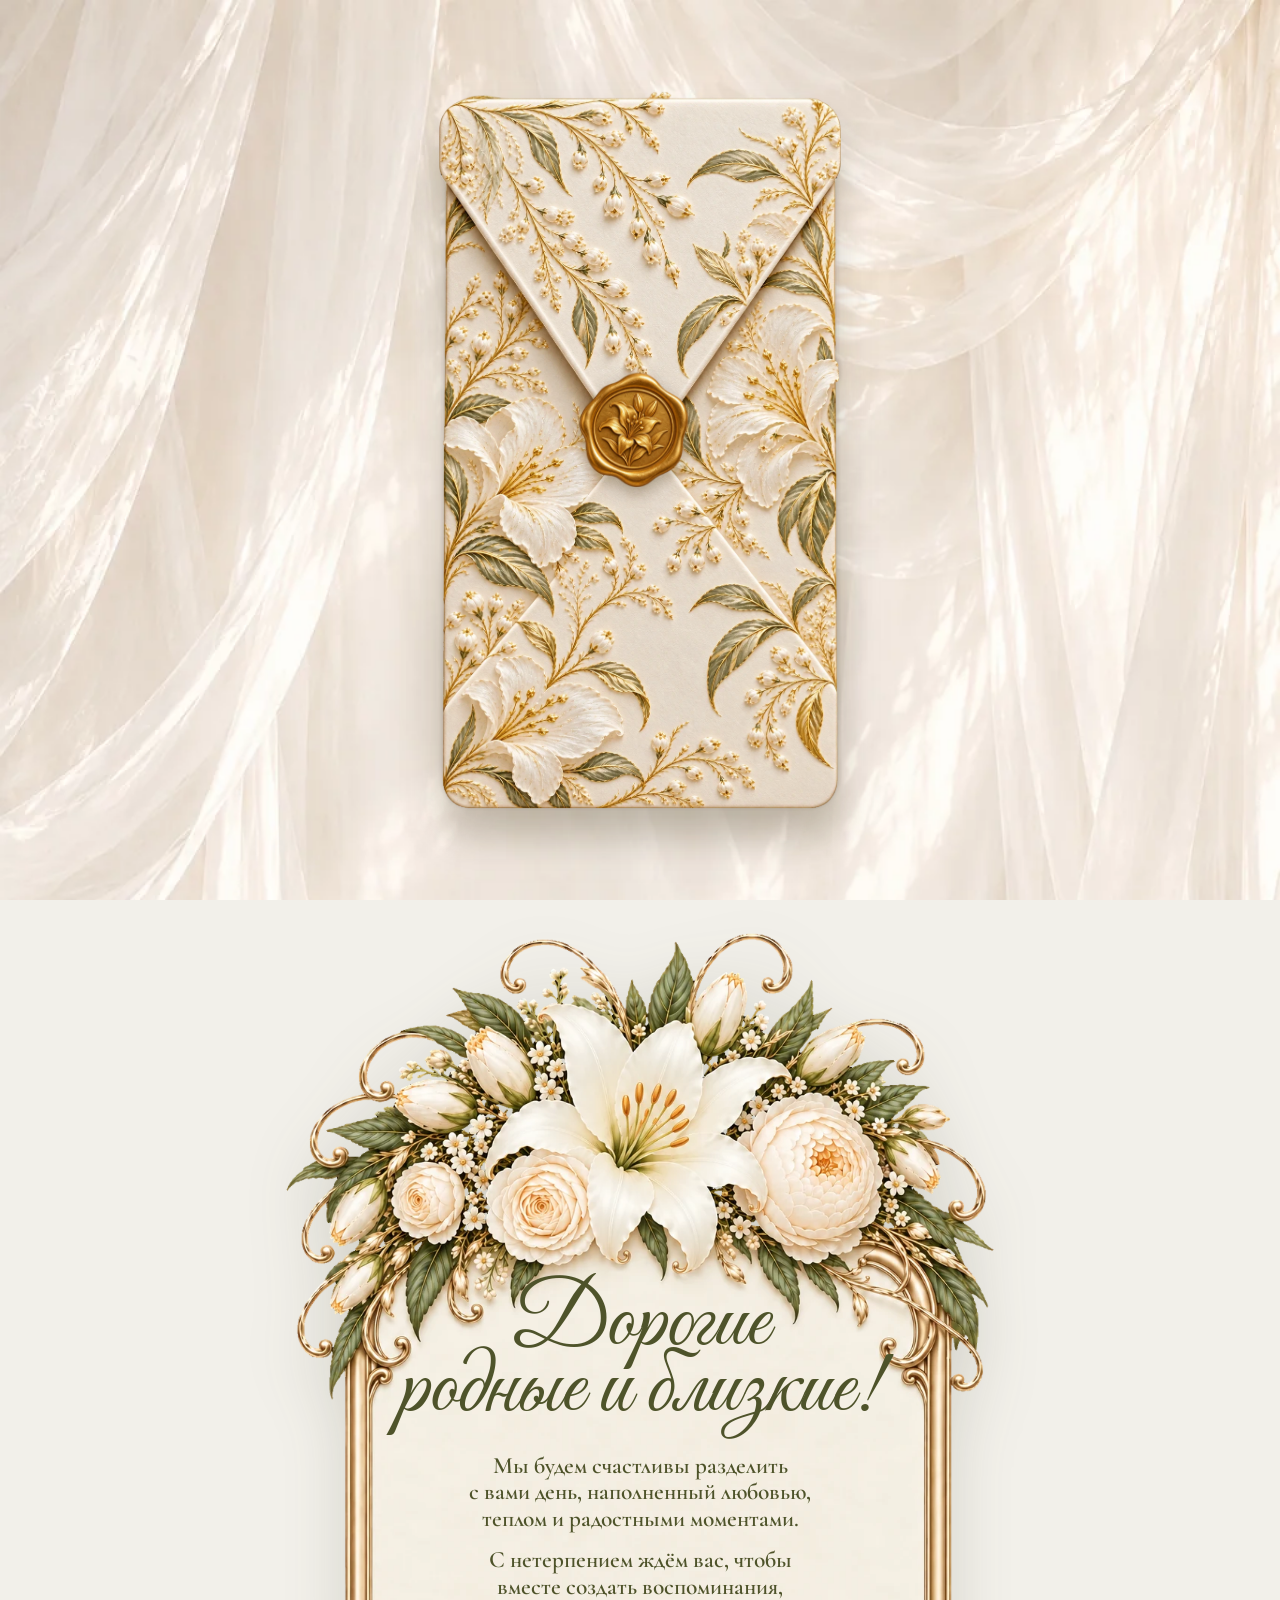
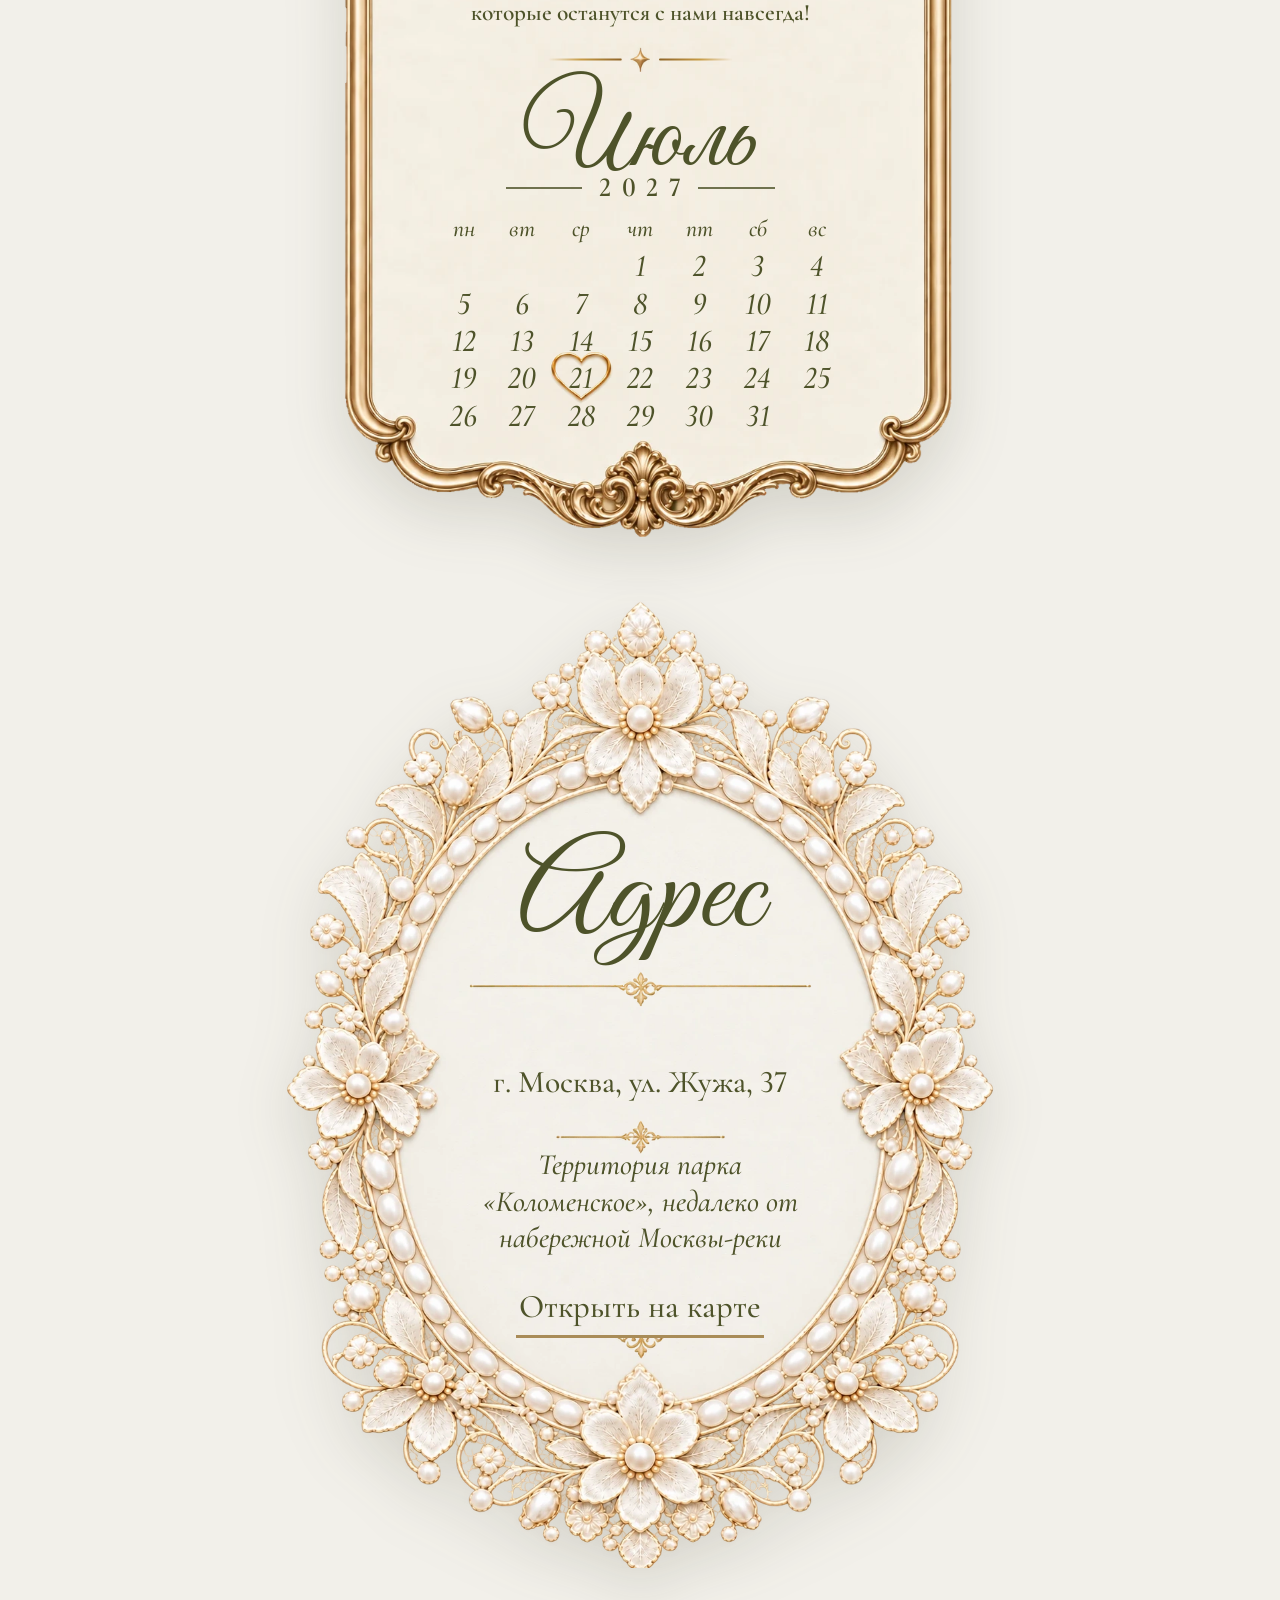
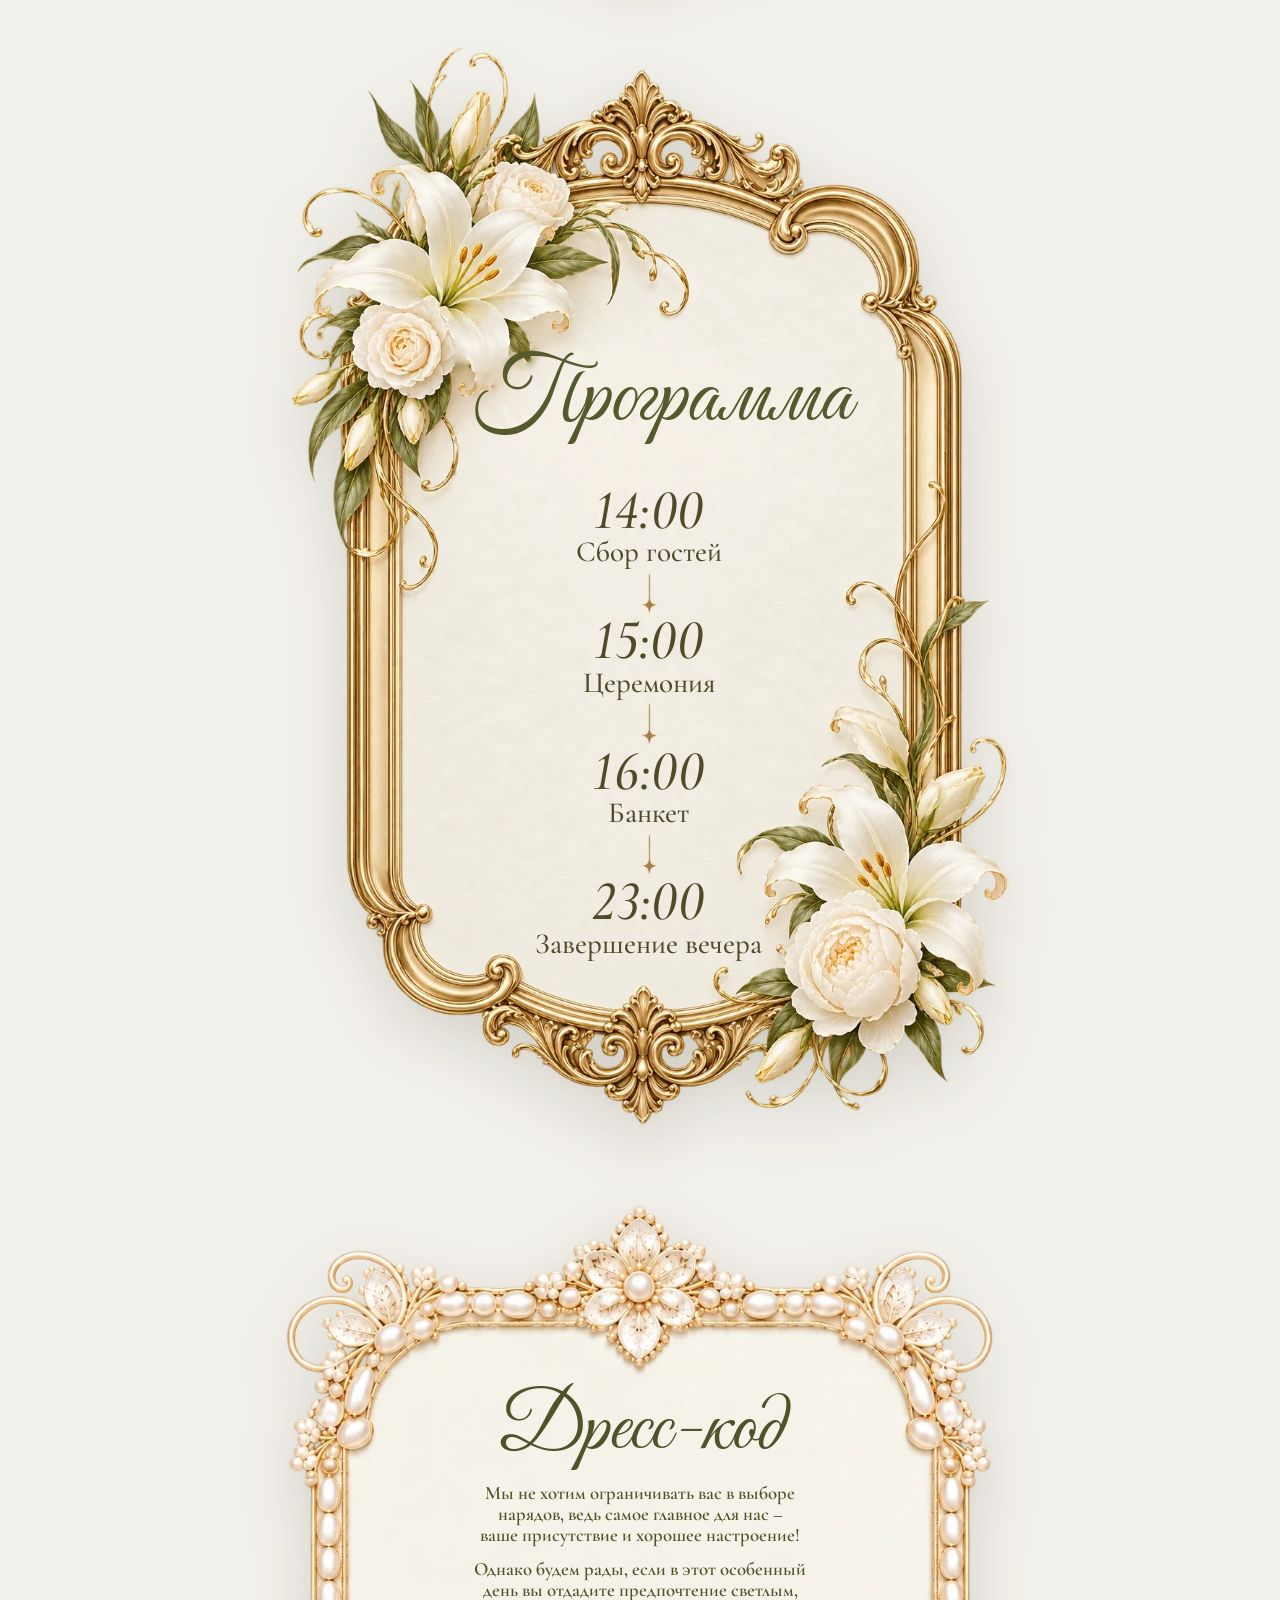
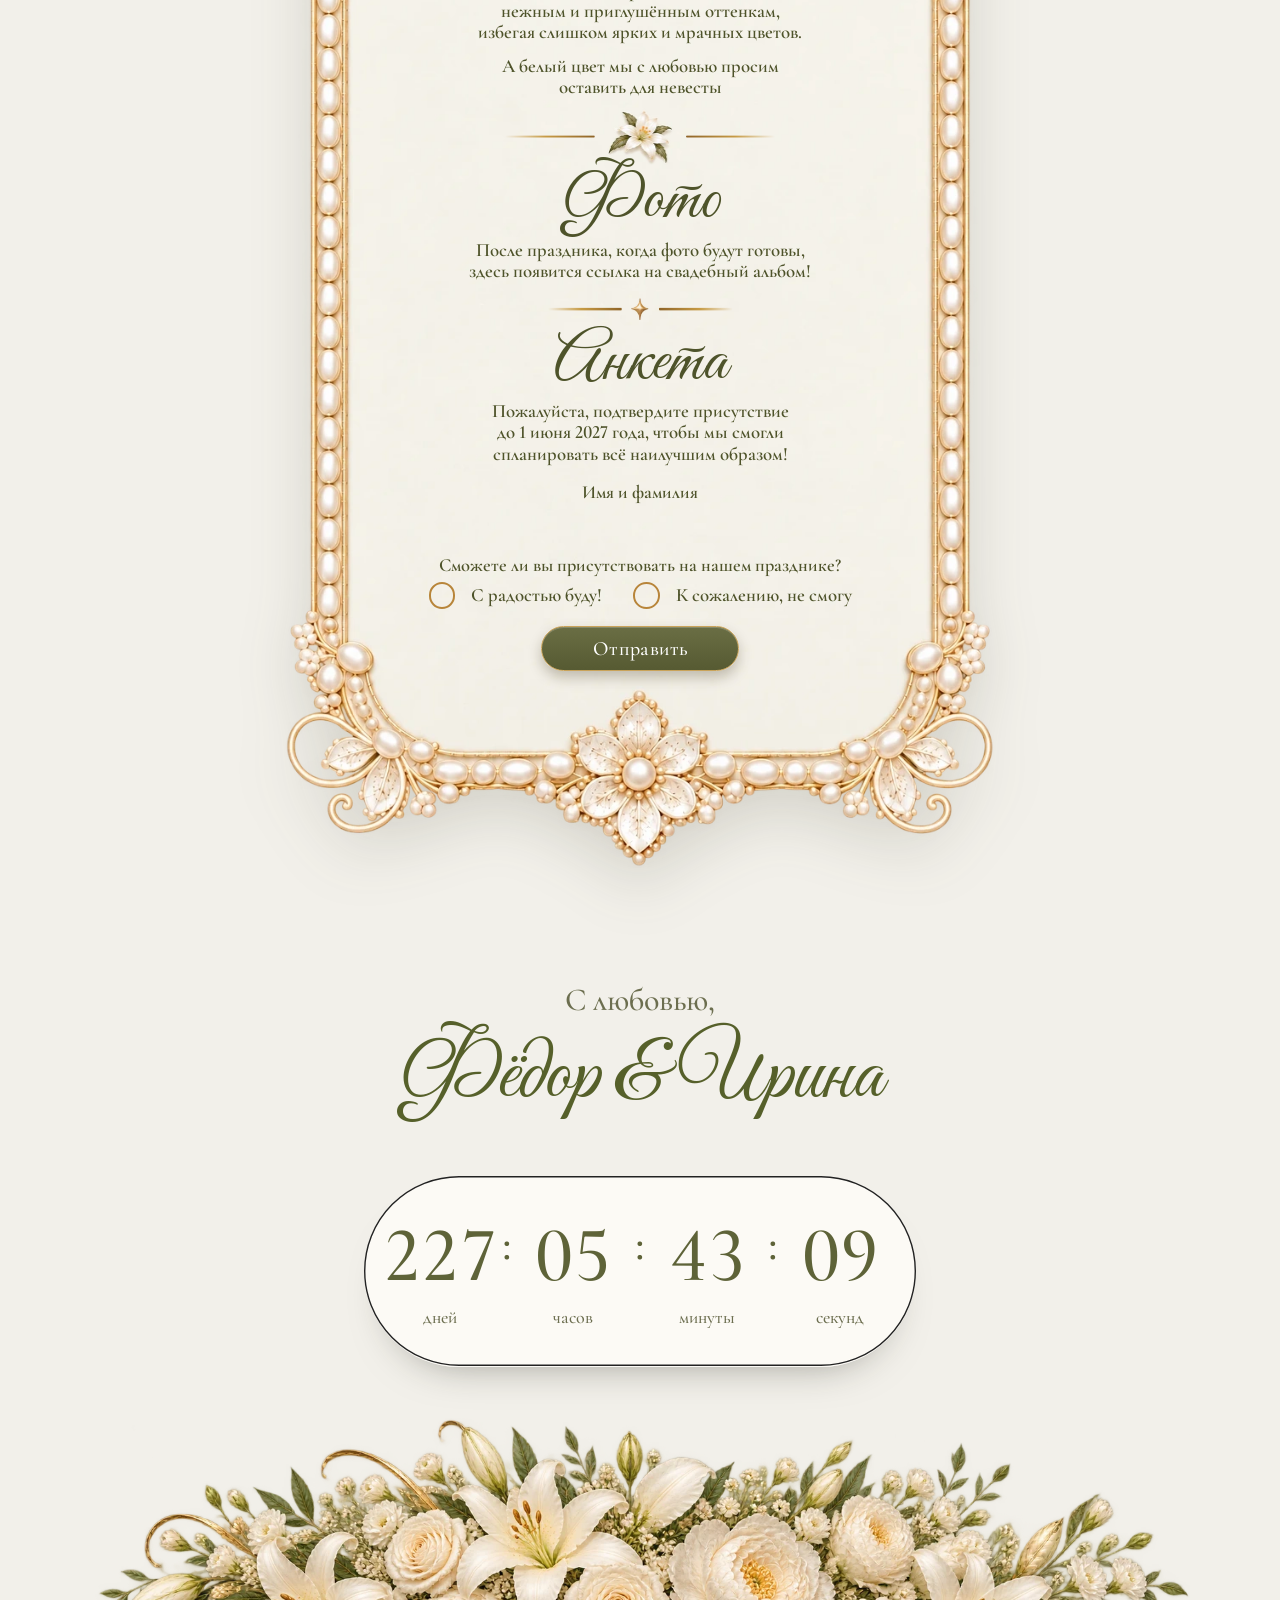
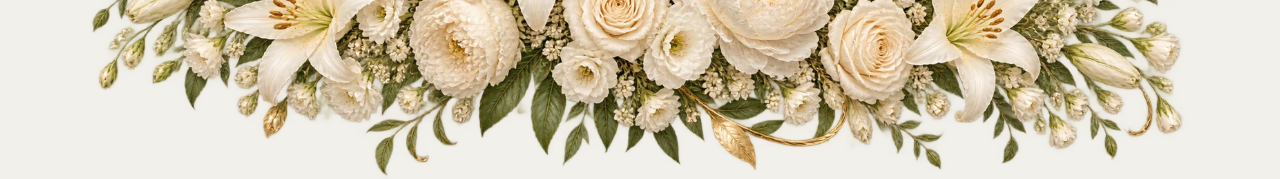
==== commit 471f5fc7: "Анкета: отдельное сообщение для тех, кто не сможет прийти После ответа «К сожалению, не смогу» окно " ====
--- a/index.html
+++ b/index.html
@@ -162,7 +162,8 @@
     <div class="ask__step rsvp-done" id="rsvp-done" tabindex="-1">
       <img class="rsvp-done__heart" src="assets/img/heart-wreath.webp" alt="" aria-hidden="true" width="531" height="478" loading="lazy" decoding="async">
       <p class="title ask__title" id="rsvp-done-title">Спасибо!</p>
-      <p class="text">Ваш ответ получен. До встречи на празднике!</p>
+      <p class="text" id="rsvp-done-yes">Ваш ответ получен. До встречи на празднике!</p>
+      <p class="text" id="rsvp-done-no" hidden>Ваш ответ получен. Жаль, что вы не сможете прийти – спасибо, что предупредили!</p>
       <button class="btn" type="button" data-close><span>Закрыть</span></button>
     </div>
     <div class="ask__step rsvp-fail" id="rsvp-fail" tabindex="-1" hidden>
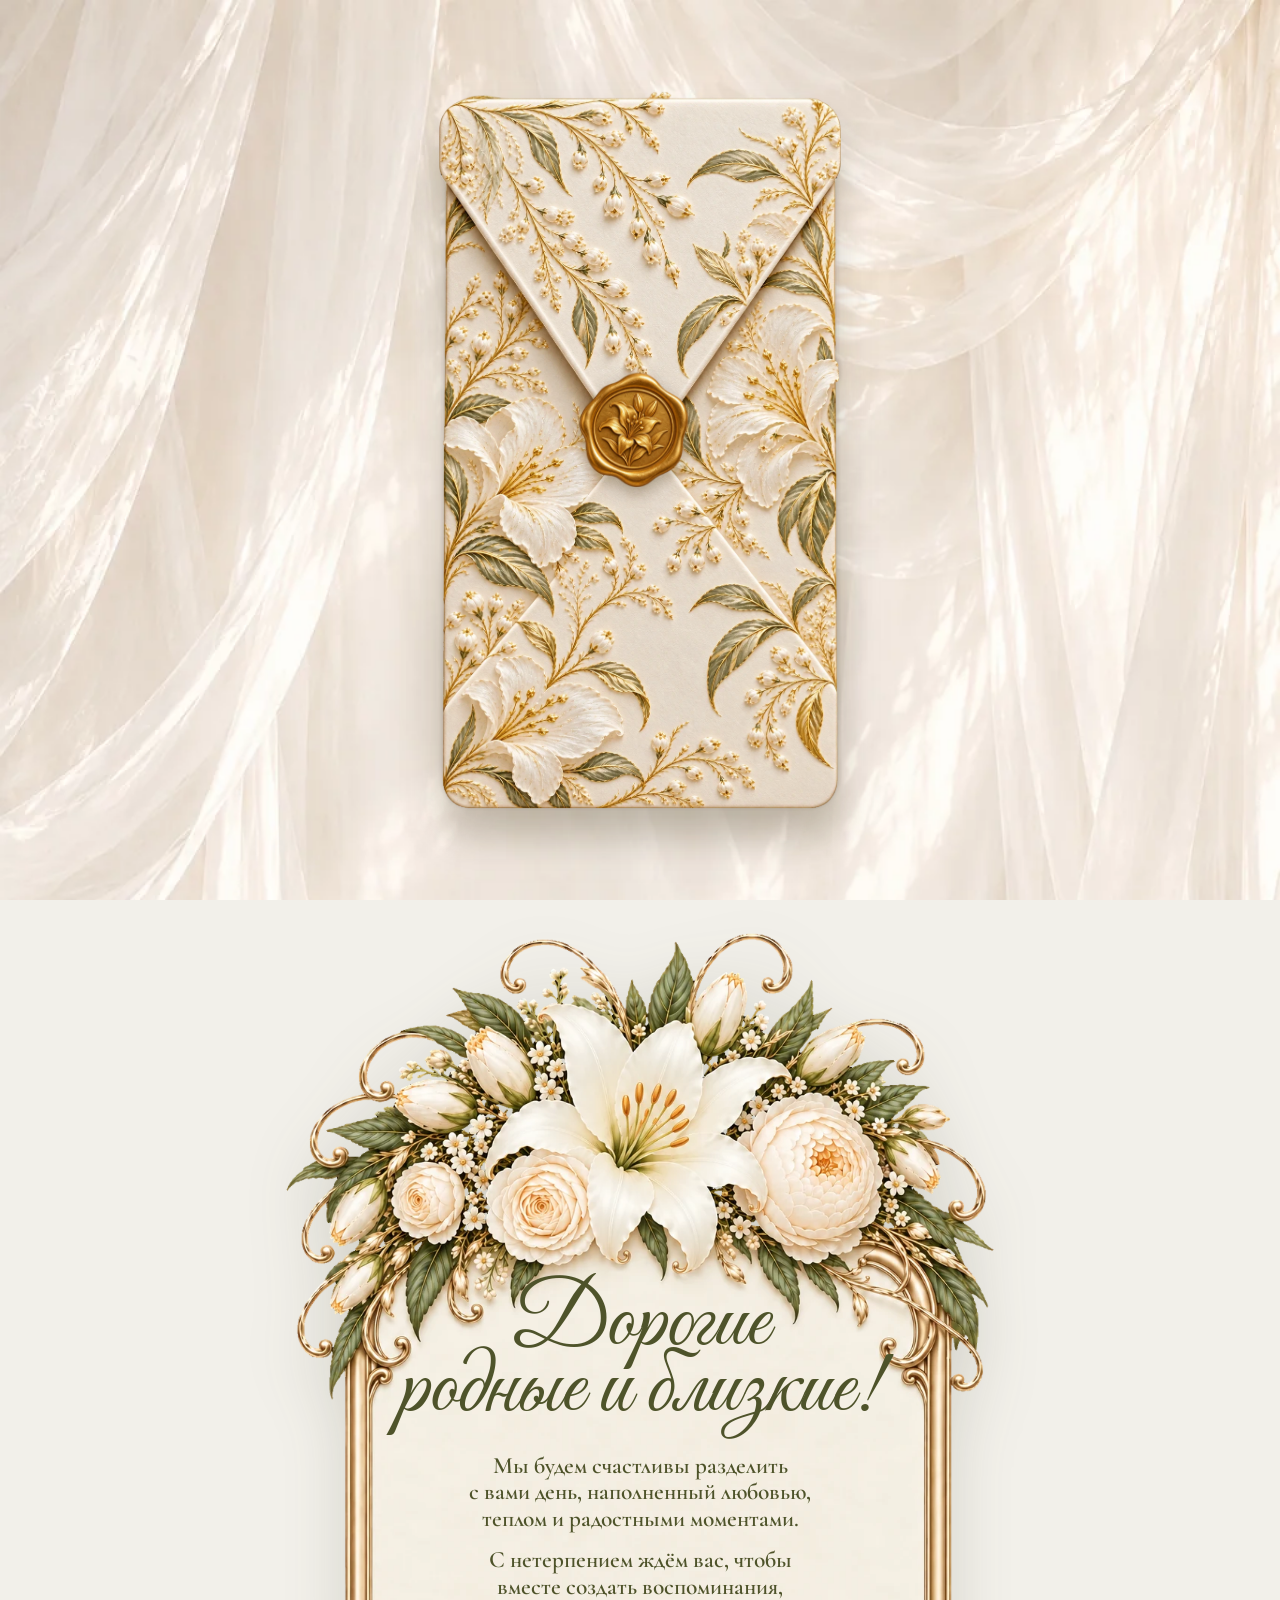
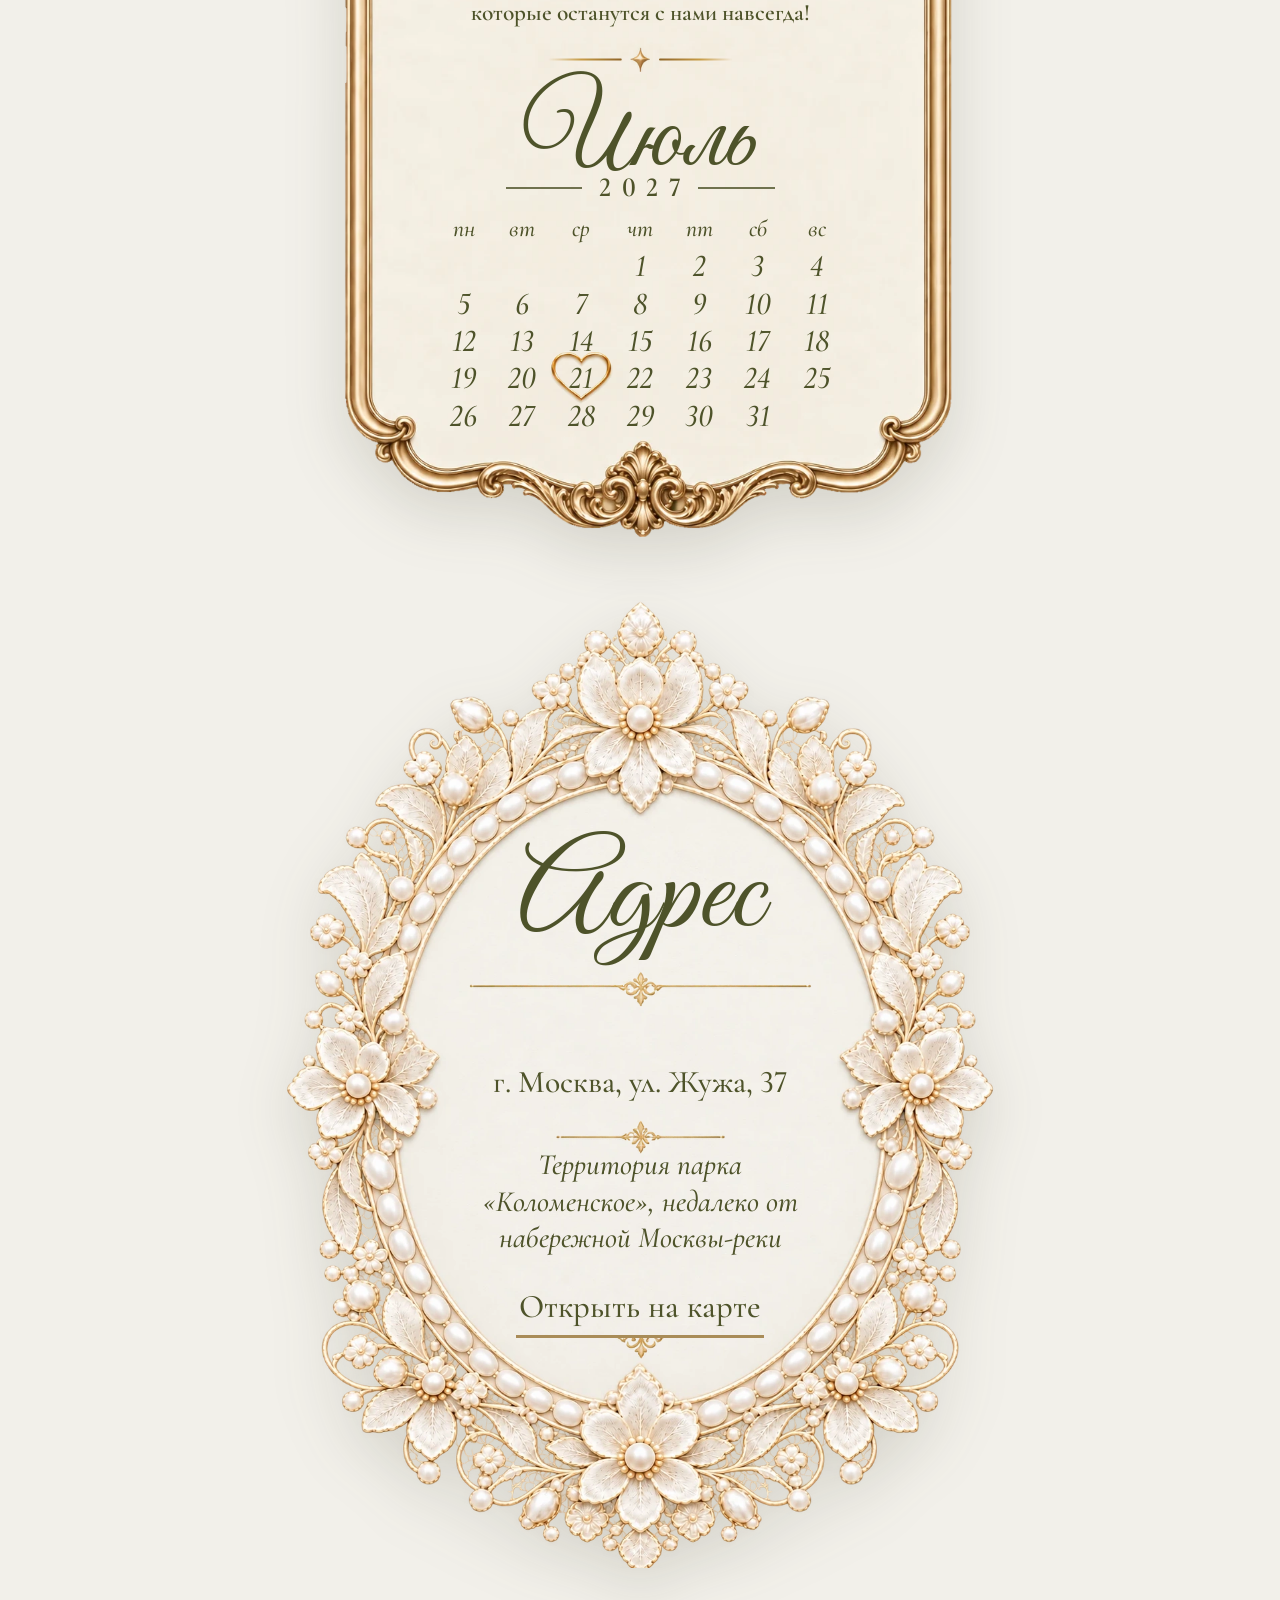
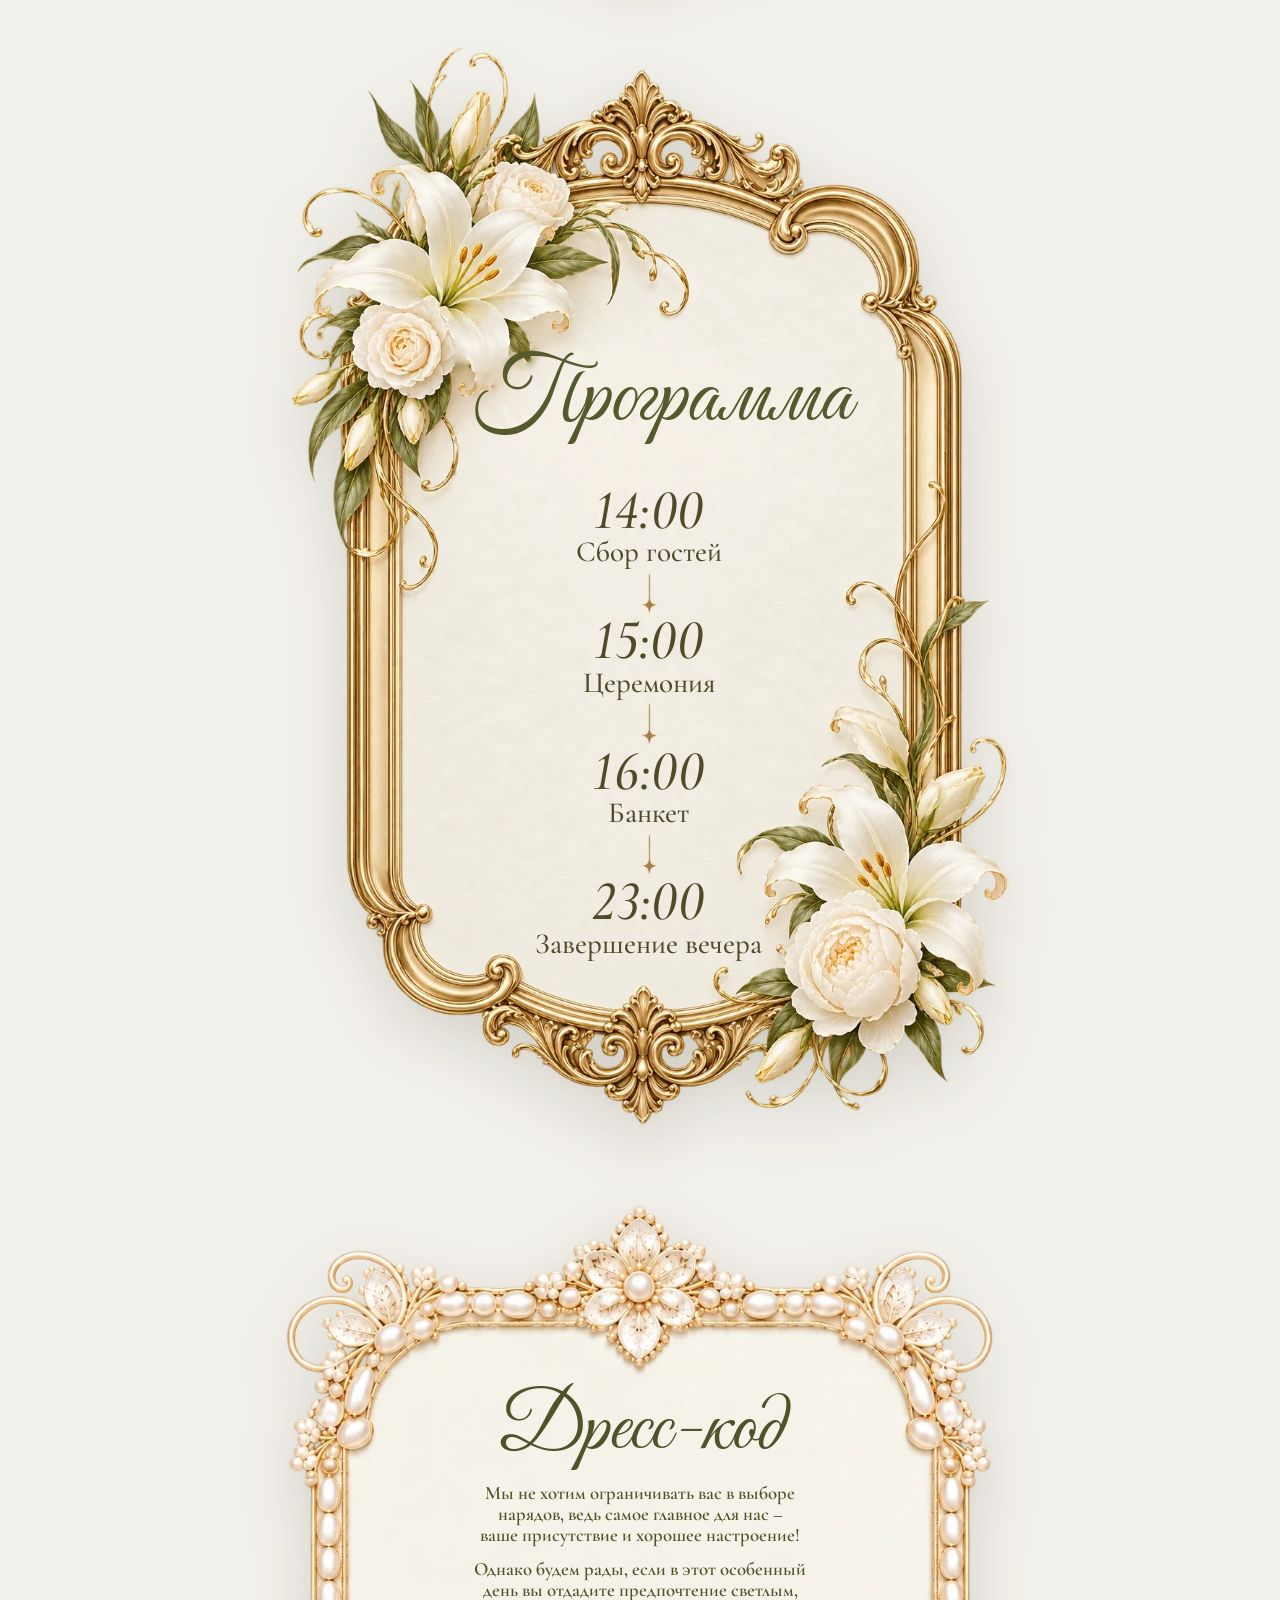
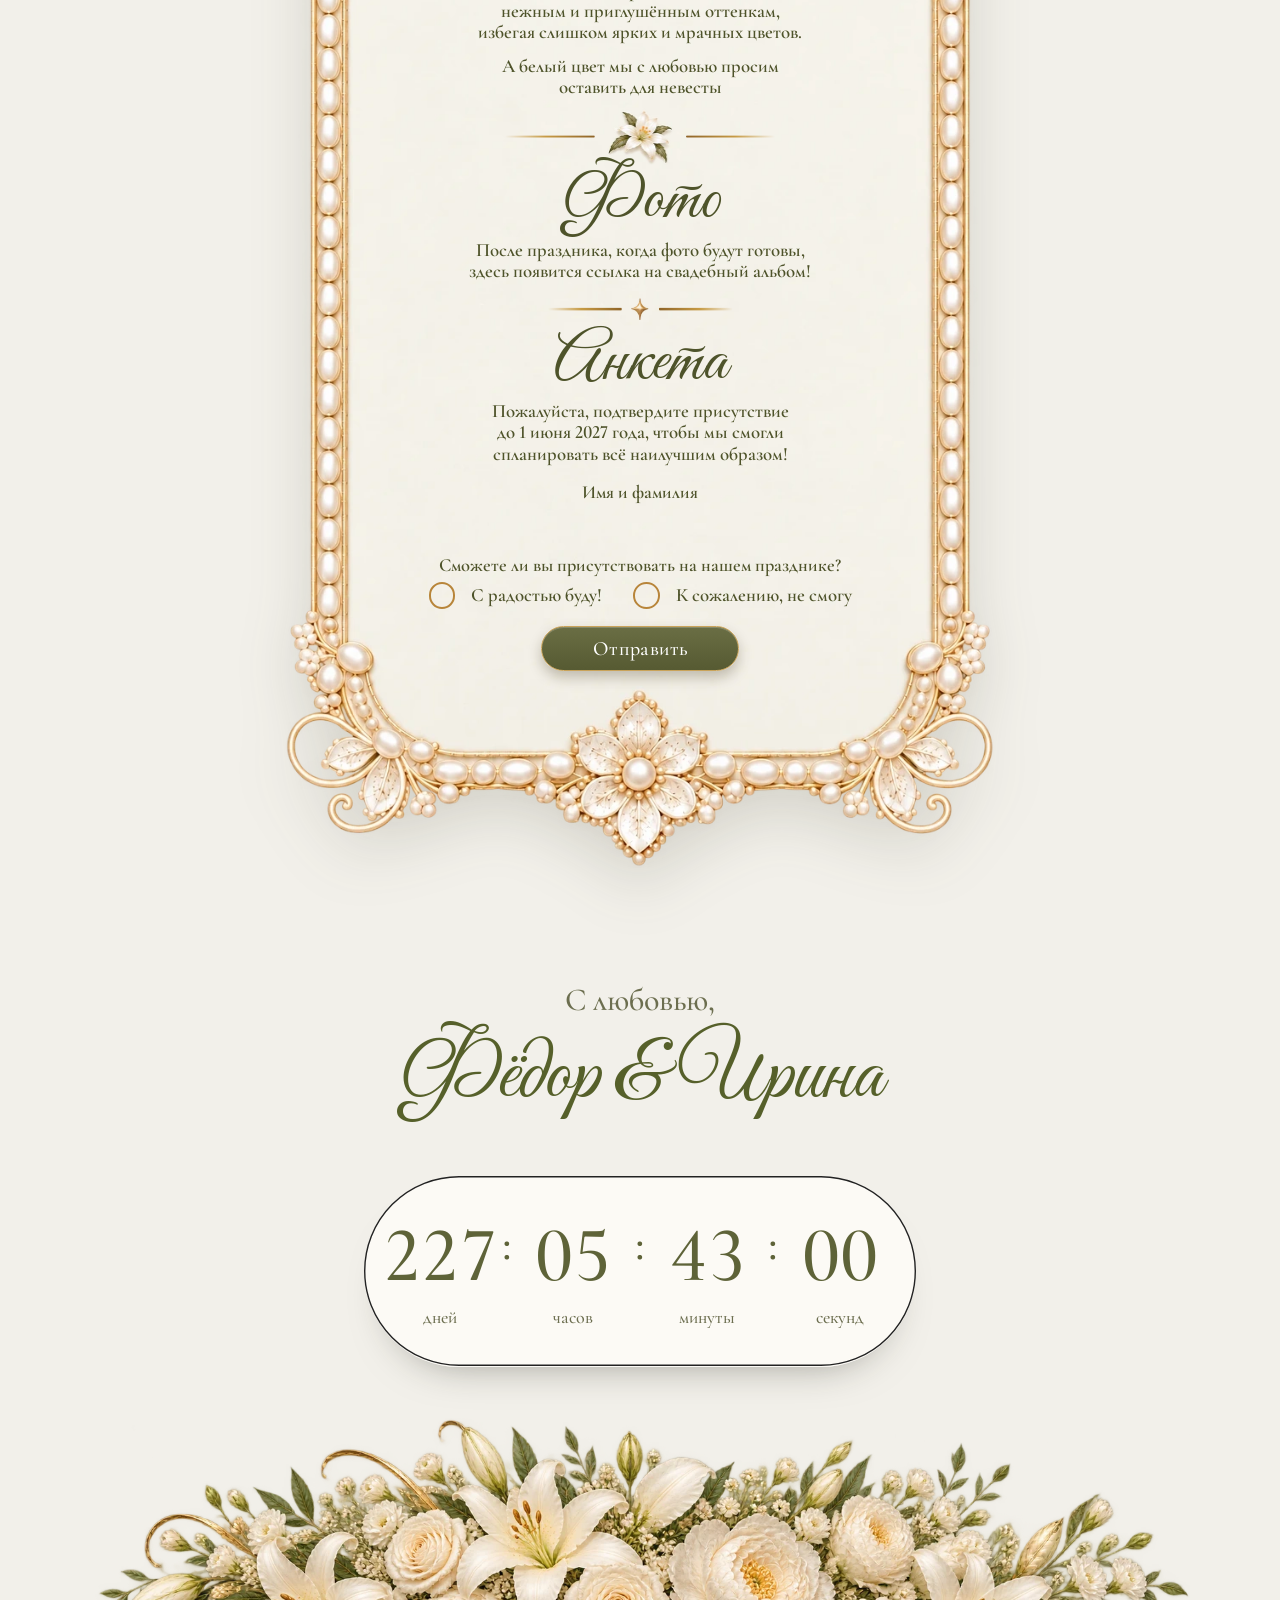
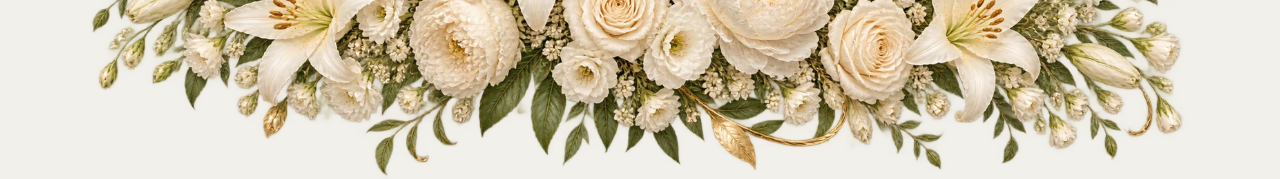
==== commit afd5d582: "Обложка: без размытых полей на телефонах и планшетах На экранах уже 7 : 10 фото вписывалось целиком," ====
--- a/index.html
+++ b/index.html
@@ -36,14 +36,13 @@
 
   <!-- ============ ОБЛОЖКА: присланное фото слоями – фон, сердце, имена и дата ============ -->
   <!-- широкие экраны (1920 × 1080 и любые альбомные) – та же сцена, продолженная вправо и влево;
-       узкие – присланное фото целиком, по краям то же фото размытое. Сердце проявляется, как рамки ниже,
-       имена пишутся пером. Вместе слои дают ровно присланное фото. -->
+       узкие – присланное фото целиком, по бокам продолженное тем же фоном (без размытия). Сердце проявляется,
+       как рамки ниже, имена пишутся пером. Вместе слои дают ровно присланное фото. -->
   <header class="hero" id="top">
-    <div class="hero__fill" aria-hidden="true"></div>
     <div class="hero__scene" aria-hidden="true">
       <picture>
         <source media="(min-aspect-ratio: 7/10)" srcset="assets/img/hero-wide.jpg 1920w, assets/img/hero-wide-2880.jpg 2880w" sizes="(min-aspect-ratio: 16/9) 100vw, 178vh" width="1920" height="1080">
-        <img class="hero__photo" src="assets/img/hero-bg.jpg" alt="" width="1124" height="1999" decoding="async">
+        <img class="hero__photo" src="assets/img/hero-bg.jpg" alt="" width="1500" height="1999" decoding="async">
       </picture>
       <div class="hero__frame">
         <div class="hero__heart">
--- a/style.css
+++ b/style.css
@@ -162,15 +162,14 @@
 /* =========================================================
    Обложка: присланное фото слоями – фон без сердца, сердце, имена и дата.
    Сцена – кадр картинки фона, растянутый как cover (широкие экраны: сцена 1920 × 1080, продолженная вправо и влево)
-   или целиком по высоте (узкие: фото 1124 × 1999, по краям то же фото, размытое).
+   или по высоте обложки (узкие: фото 1124 × 1999, продолженное вправо и влево тем же фоном до 1500 × 1999 –
+   без размытых полей). На экранах выше фото обложка ровно по высоте фото: сверху и снизу нет пустых полос.
    .hero__frame – место присланного фото в сцене; сердце и надписи – в процентах от него.
    ========================================================= */
 .hero {
   position: relative;
-  display: grid;
-  grid-template: minmax(0, 1fr) / minmax(0, 1fr);   /* одна ячейка ровно в размер экрана */
-  block-size: 100vh;
-  block-size: 100svh;
+  block-size: min(100vh, 100vw * 1999 / 1124);
+  block-size: min(100svh, 100vw * 1999 / 1124);
   overflow: hidden;
   isolation: isolate;
   background: #ece6dc;
@@ -178,47 +177,33 @@
   -webkit-mask-image: linear-gradient(#000 94%, transparent);
   mask-image: linear-gradient(#000 94%, transparent);
 }
-.hero__fill { grid-area: 1 / 1; filter: blur(28px); scale: 1.15; }
 .hero__scene {
   position: absolute;
   inset-block-start: 50%;
   inset-inline-start: 50%;
-  inline-size: min(100vw, 100vh * 1124 / 1999);
-  aspect-ratio: 1124 / 1999;
+  inline-size: max(100vw, min(100vh * 1500 / 1999, 100vw * 1500 / 1124));   /* высота – как у обложки, но не уже экрана */
+  aspect-ratio: 1500 / 1999;
   translate: -50% -50%;
 }
-@supports (height: 100svh) { .hero__scene { inline-size: min(100vw, 100svh * 1124 / 1999); } }
+@supports (height: 100svh) { .hero__scene { inline-size: max(100vw, min(100svh * 1500 / 1999, 100vw * 1500 / 1124)); } }
 .hero__photo { inline-size: 100%; block-size: 100%; max-inline-size: none; }
-.hero__frame { position: absolute; inset: 0; }
+.hero__frame { position: absolute; inset-inline-start: 12.533%; inset-block-start: 0; inline-size: 74.933%; block-size: 100%; }
 .hero__heart { position: absolute; inset-inline-start: 2.669%; inset-block-start: 20.31%; inline-size: 94.306%; }
 .hero__heart-img { inline-size: 100%; }
 .hero__name, .hero__date { position: absolute; max-inline-size: none; }
 .hero__name--1 { inset-inline-start: 27.925%; inset-block-start: 29.455%; inline-size: 45.377%; }
 .hero__name--2 { inset-inline-start: 38.208%; inset-block-start: 44.025%; inline-size: 33.962%; }
 .hero__date { inset-inline-start: 38.585%; inset-block-start: 63.103%; inline-size: 22.642%; }
-/* размытое фото по краям – только на узких экранах */
-@media (max-aspect-ratio: 7 / 10) {
-  .hero__fill { background: url(assets/img/hero-bg.jpg) 50% 50% / cover; }
-}
-/* стык фото с размытыми полями – мягкий */
-@media (min-aspect-ratio: 1124 / 1999) and (max-aspect-ratio: 7 / 10) {
-  .hero__scene { -webkit-mask-image: linear-gradient(90deg, transparent, #000 2.5%, #000 97.5%, transparent); mask-image: linear-gradient(90deg, transparent, #000 2.5%, #000 97.5%, transparent); }
-}
-@media (max-aspect-ratio: 1124 / 1999) {
-  .hero__scene { -webkit-mask-image: linear-gradient(transparent, #000 2%, #000 98%, transparent); mask-image: linear-gradient(transparent, #000 2%, #000 98%, transparent); }
-}
 /* широкие экраны: сцена 1920 × 1080 на весь экран (cover), фото – в её середине */
 @media (min-aspect-ratio: 7 / 10) {
-  .hero__fill { display: none; }
+  .hero { block-size: 100vh; block-size: 100svh; }
   .hero__scene { inline-size: max(100vw, 100vh * 1920 / 1080); aspect-ratio: 1920 / 1080; }
-  .hero__frame { inset: auto; inset-inline-start: 31.701%; inset-block-start: -1.852%; inline-size: 36.597%; block-size: 115.741%; }
+  .hero__frame { inset-inline-start: 31.701%; inset-block-start: -1.852%; inline-size: 36.597%; block-size: 115.741%; }
 }
 @supports (height: 100svh) { @media (min-aspect-ratio: 7 / 10) { .hero__scene { inline-size: max(100vw, 100svh * 1920 / 1080); } } }
 
 /* после открытия конверта: фон проявляется, сердце поднимается, как рамки ниже, имена пишутся пером, затем дата */
-.js .hero__fill, .js .hero__photo { opacity: 0; }
-.js .hero__photo { scale: 1.03; }
-.is-opened .hero__fill { opacity: 1; transition: opacity 1.2s ease .1s; }
+.js .hero__photo { opacity: 0; scale: 1.03; }
 .is-opened .hero__photo { opacity: 1; scale: 1; transition: opacity 1.4s ease .25s, scale 2.6s var(--ease-out-soft) .25s; }
 .js .hero__heart { opacity: 0; translate: 0 30px; scale: .94; }
 .is-opened .hero__heart { opacity: 1; translate: 0 0; scale: 1; transition: opacity 1.3s ease .5s, translate 1.8s var(--ease-out-soft) .5s, scale 1.8s var(--ease-out-soft) .5s; }
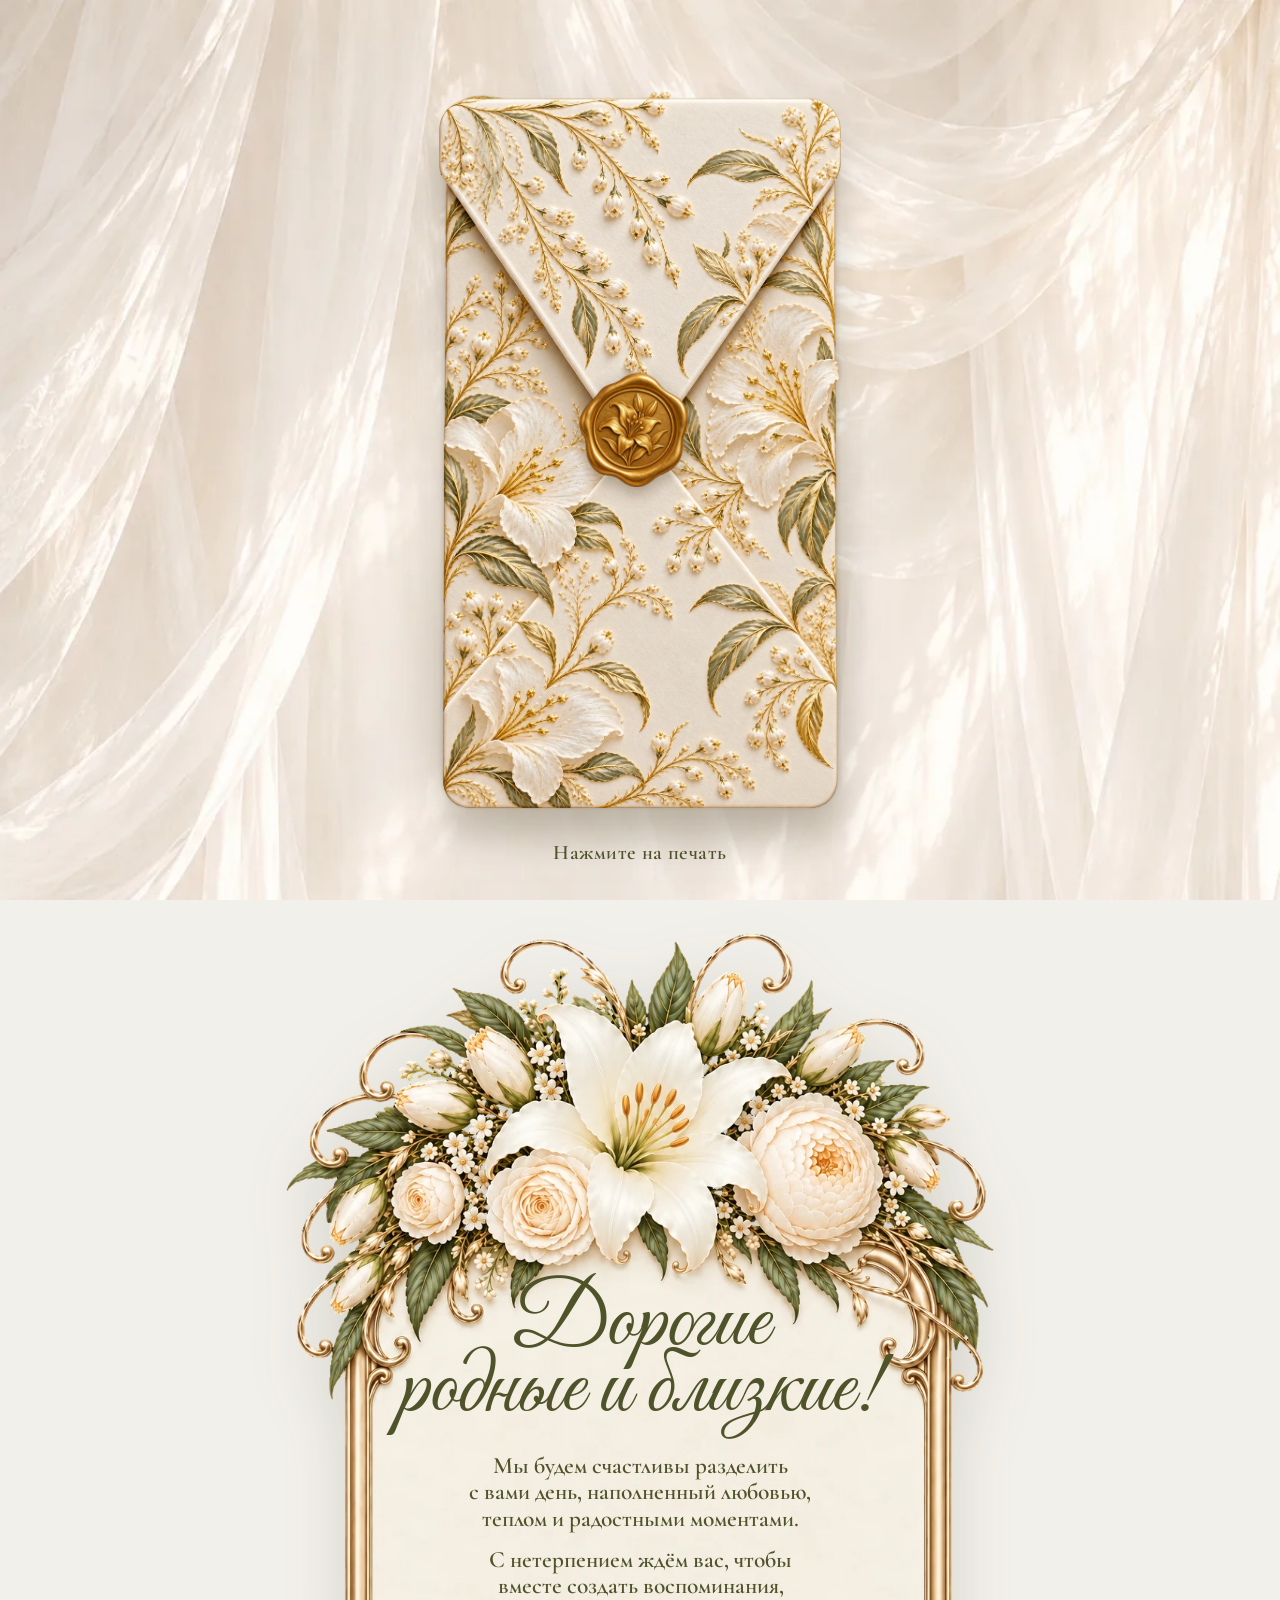
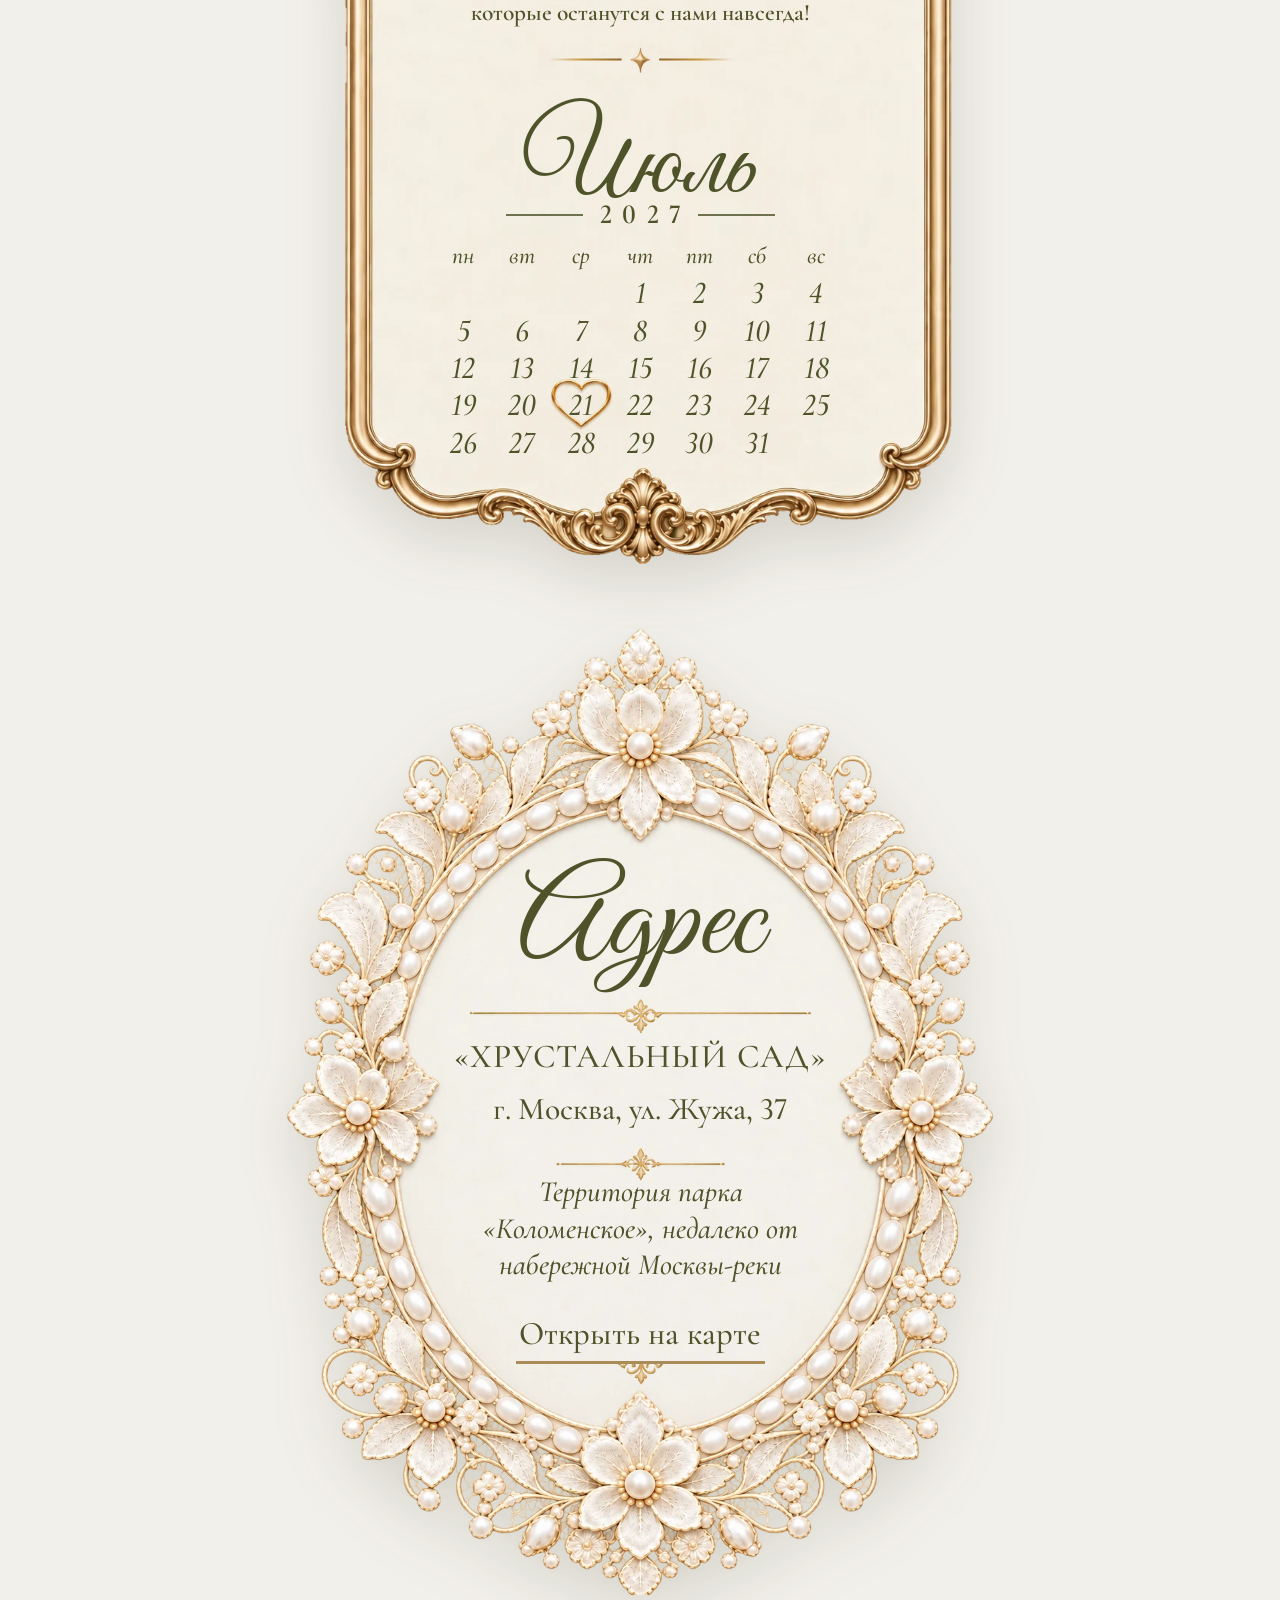
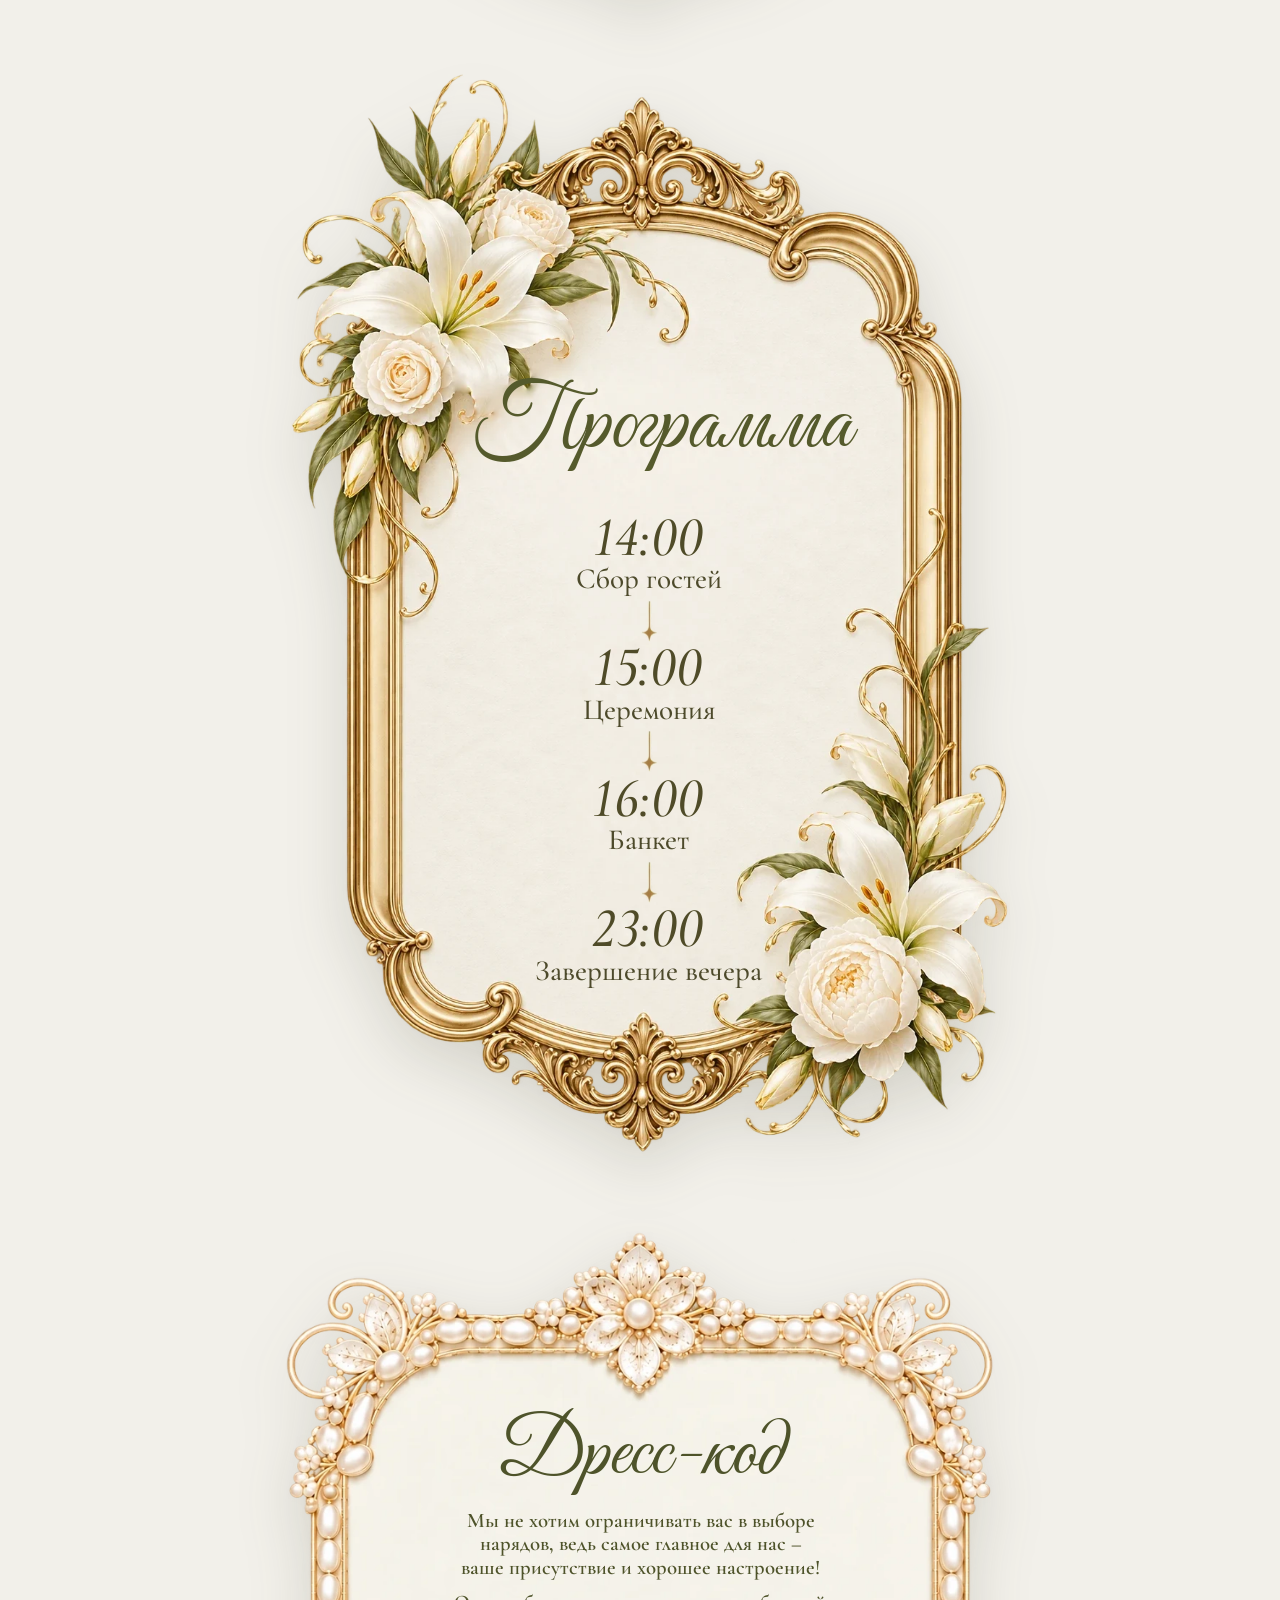
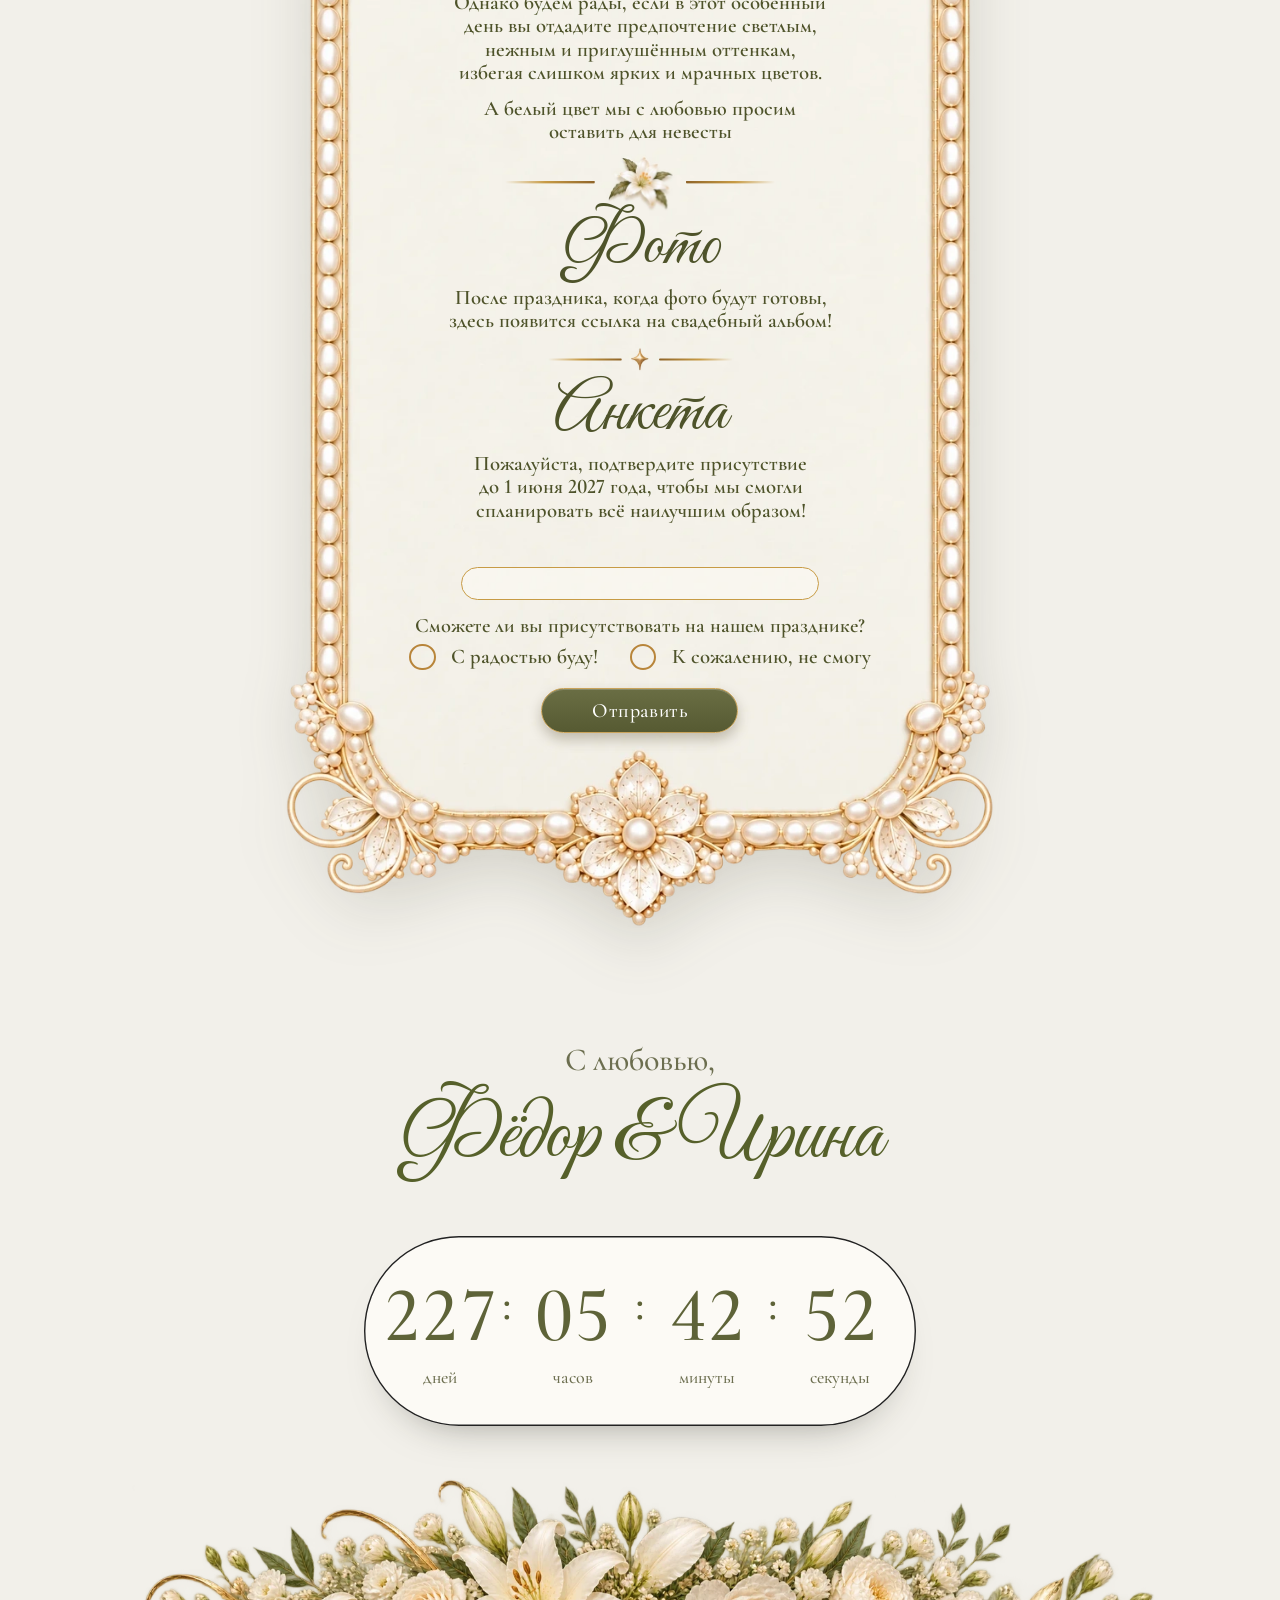
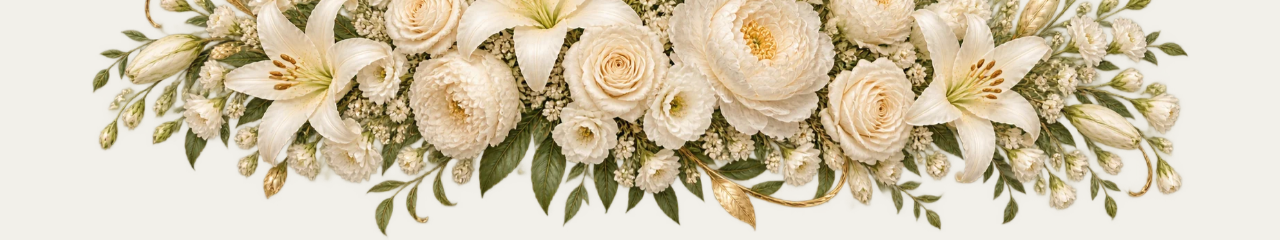
==== commit 440c494d: "Подсказки «Нажмите на печать» и «Листай», отступ над «Июль», крупнее текст «Дресс-кода» - Конверт: п" ====
--- a/index.html
+++ b/index.html
@@ -31,6 +31,7 @@
       <div class="intro__anim" id="intro-anim" aria-hidden="true"></div>
       <!-- печать нарисована в анимации; кнопка – прозрачная, точно над ней -->
       <button class="seal" id="intro-open" type="button" aria-label="Открыть приглашение"></button>
+      <p class="hint intro__hint" aria-hidden="true">Нажмите на печать</p>
     </div>
   </div>
 
@@ -55,6 +56,11 @@
     </div>
     <h1 class="sr-only">Фёдор и Ирина – 21.07.2027</h1>
   </header>
+  <!-- под сердцем, внизу обложки: стрелка «Листай» (вне .hero – низ обложки растворяется маской) -->
+  <div class="hint scroll-cue" aria-hidden="true">
+    <svg class="scroll-cue__arrow" viewBox="0 0 20 36"><path d="M10 2v31M3 26l7 7 7-7"/></svg>
+    <span>Листай</span>
+  </div>
 
   <main>
     <!-- ============ ПРИГЛАШЕНИЕ И КАЛЕНДАРЬ: присланная «Рамка 1» – фон, текст и календарь живые ============ -->
--- a/style.css
+++ b/style.css
@@ -159,6 +159,23 @@
 .js .intro .intro__box { opacity: 0; }
 .intro.is-ready .intro__box { opacity: 1; transition: opacity .9s ease; }
 
+/* подсказки «Нажмите на печать» и «Листай»: цвет текста страницы, только плавное появление */
+.hint {
+  font-weight: 600;
+  font-size: clamp(16px, 2.3vh, 24px);
+  line-height: 1.2;
+  letter-spacing: .02em;
+  color: var(--olive-text);
+  white-space: nowrap;
+  pointer-events: none;
+}
+@supports (height: 100svh) { .hint { font-size: clamp(16px, 2.3svh, 24px); } }
+.js .hint { opacity: 0; }
+/* под конвертом: низ конверта в кадре анимации – 1719 из 1920 */
+.intro__hint { position: absolute; inset-inline: 0; inset-block-start: 94.8%; translate: 0 -50%; }
+.intro.is-ready .intro__hint { opacity: 1; transition: opacity 1s ease .9s; }
+.intro.is-open .intro__hint { opacity: 0; transition: opacity .5s ease; }
+
 /* =========================================================
    Обложка: присланное фото слоями – фон без сердца, сердце, имена и дата.
    Сцена – кадр картинки фона, растянутый как cover (широкие экраны: сцена 1920 × 1080, продолженная вправо и влево)
@@ -213,6 +230,24 @@
 .js .hero__date { opacity: 0; translate: 0 22px; filter: blur(5px); }
 .is-opened .hero__date { opacity: 1; translate: 0 0; filter: blur(0); transition: opacity 1s ease 3.3s, translate 1.2s var(--ease-out) 3.3s, filter 1s var(--ease-out) 3.3s; }
 
+/* «Листай»: под сердцем, у нижнего края обложки (её высота – как у .hero); проявляется сразу после открытия конверта */
+.scroll-cue {
+  --hero-h: min(100vh, 100vw * 1999 / 1124);
+  position: absolute;
+  inset-block-start: var(--hero-h);
+  inset-inline: 0;
+  display: flex;
+  flex-direction: column;
+  align-items: center;
+  gap: .1em;
+  translate: 0 calc(-100% - clamp(6px, 2.4vh, 28px));
+}
+@supports (height: 100svh) { .scroll-cue { --hero-h: min(100svh, 100vw * 1999 / 1124); translate: 0 calc(-100% - clamp(6px, 2.4svh, 28px)); } }
+@media (min-aspect-ratio: 7 / 10) { .scroll-cue { --hero-h: 100vh; } }
+@supports (height: 100svh) { @media (min-aspect-ratio: 7 / 10) { .scroll-cue { --hero-h: 100svh; } } }
+.scroll-cue__arrow { inline-size: .9em; block-size: 1.6em; fill: none; stroke: currentColor; stroke-width: 1.5; stroke-linecap: round; stroke-linejoin: round; }
+.is-opened .scroll-cue { opacity: 1; transition: opacity 1s ease .5s; }
+
 /* =========================================================
    Секции: одна колонка по центру на любом экране
    ========================================================= */
@@ -251,9 +286,10 @@
 
 /* ---------- Рамки-подложки: «Приглашение» и «Дресс-код» ----------
    «Приглашение» растёт под текст: border-image – верх и низ как на картинке, полоса с ровными планками между ними
-   тянется по высоте, когда текст длиннее (на телефоне шрифт не мельче 15 px). «Дресс-код» – присланная рамка
-   как есть, без растяжения. Размеры – от ширины рамки (cqi);
-   --cut-t / --cut-b – высота верха и низа в пикселях картинки, --pad – поле для текста. */
+   тянется по высоте, когда текст длиннее (на телефоне шрифт не мельче 15 px). «Дресс-код» удлиняется целыми
+   жемчужинами: полоса в одну жемчужину посередине боков повторяется (round), сами жемчужины не тянутся.
+   Размеры – от ширины рамки (cqi); --cut-t / --cut-b – высота верха и низа в пикселях картинки,
+   --cut-x – ширина боков, --pad – поле для текста. */
 .panel {
   position: relative;
   isolation: isolate;
@@ -269,14 +305,19 @@
   z-index: -1;
   border: 0 solid transparent;
   border-image-source: var(--frame);
-  border-image-slice: var(--cut-t) 0 var(--cut-b) fill;
-  border-image-width: calc(100cqi * var(--cut-t) / var(--frame-w)) 0 calc(100cqi * var(--cut-b) / var(--frame-w)) 0;
-  border-image-repeat: stretch;
+  border-image-slice: var(--cut-t) var(--cut-x, 0) var(--cut-b) fill;
+  border-image-width: calc(100cqi * var(--cut-t) / var(--frame-w)) calc(100cqi * var(--cut-x, 0) / var(--frame-w)) calc(100cqi * var(--cut-b) / var(--frame-w));
+  border-image-repeat: var(--repeat, stretch);
   filter: drop-shadow(0 22px 30px rgba(60, 62, 40, .16));
 }
-/* «Дресс-код»: присланная рамка целиком, ровно в её пропорциях – высота панели по картинке, текст ужат под поле */
-.panel--dress::before { border-image: none; background: var(--frame) 0 0 / 100% 100% no-repeat; }
-.panel--dress .panel__body { block-size: calc(100cqi * var(--frame-h) / var(--frame-w)); justify-content: center; }
+/* «Дресс-код»: присланная рамка в её пропорциях, удлинённая на столько целых жемчужин (39 px картинки),
+   ближе всего к прибавке текста, крупного на 2 px (14 строк текста и 2 подписи анкеты – ≈ 36 px): поля вокруг текста
+   остаются как на образце; текст – по центру поля */
+.panel--dress .panel__body {
+  block-size: calc(100cqi * 1486 / 835 + 36px);
+  block-size: calc(100cqi * 1486 / 835 + round(nearest, 36px, 100cqi * 39 / 835));
+  justify-content: center;
+}
 .panel__body {
   display: flex;
   flex-direction: column;
@@ -285,7 +326,7 @@
   padding: var(--pad);
 }
 .panel--invite { --frame: url(assets/img/frame-invite.webp); --frame-w: 942; --frame-h: 1533; --cut-t: 1020; --cut-b: 423; --pad: 50.5cqi 13cqi 14.5cqi; }
-.panel--dress { --frame: url(assets/img/frame-dress.webp); --frame-w: 835; --frame-h: 1486; --pad: 24.4cqi 18cqi 25.6cqi; }   /* сверху и снизу – цветки рамки; по бокам поровну – всё по центру поля */
+.panel--dress { --frame: url(assets/img/frame-dress.webp); --frame-w: 835; --frame-h: 1486; --cut-t: 718; --cut-b: 729; --cut-x: 120; --repeat: stretch round; --pad: 24.4cqi 18cqi 25.6cqi; }   /* сверху и снизу – цветки рамки; по бокам поровну – всё по центру поля; повторяется полоса 718–757 px – от промежутка до промежутка между жемчужинами */
 
 .panel .title { font-size: 11cqi; line-height: .95; color: inherit; }
 .panel .text { max-width: none; margin: 2.2cqi 0 0; font-weight: 600; font-size: max(15px, 3.3cqi); line-height: 1.12; text-wrap: balance; }
@@ -321,7 +362,10 @@
 /* ---------- Приглашение: как на образце ---------- */
 .panel--invite .title { font-size: 12.6cqi; line-height: .74; }
 .panel--invite .title + .text { margin-top: 4.2cqi; }
-.title--month { margin-top: .6cqi; font-size: 15cqi !important; line-height: 1 !important; }
+/* от разделителя до «Июль» – на 3 % высоты экрана больше, чем на образце; рамка вытягивается здесь же –
+   в полосе с ровными планками (её верх – 1020 px картинки, вровень с «Июль») */
+.title--month { margin-top: calc(.6cqi + 3vh); font-size: 15cqi !important; line-height: 1 !important; }
+@supports (height: 100svh) { .title--month { margin-top: calc(.6cqi + 3svh); } }
 .year {
   display: flex;
   align-items: center;
@@ -439,7 +483,7 @@
    на любом экране текст лежит в поле одинаково, строки – как на образце. */
 .panel--dress .title { font-size: 9.6cqi; }
 .panel--dress .title + .text { margin-top: .8cqi; }
-.panel--dress .text { font-size: 2.65cqi; text-wrap: nowrap; }
+.panel--dress .text { font-size: calc(2.65cqi + 2px); text-wrap: nowrap; }   /* текст – на 2 px крупнее образца, заголовки – как были */
 .panel--dress .br { display: inline; }
 .panel--dress .text + .text { margin-top: 1.8cqi; }
 .title--dress { font-size: 11.2cqi !important; margin-bottom: 1.3cqi; }
@@ -459,7 +503,7 @@
   margin: 2.4cqi 0 0;
   text-align: center;
 }
-.rsvp__label { padding: 0; font-weight: 600; font-size: 2.6cqi; line-height: 1.15; color: inherit; }
+.rsvp__label { padding: 0; font-weight: 600; font-size: calc(2.6cqi + 2px); line-height: 1.15; color: inherit; }
 .rsvp__field {
   inline-size: 82%;
   block-size: max(24px, 4.6cqi);   /* шрифт поля – не меньше 16 px */
@@ -485,7 +529,8 @@
   gap: 2.2cqi;
   min-block-size: 4.5cqi;
   font-weight: 600;
-  font-size: 2.65cqi;
+  font-size: calc(2.65cqi + 2px);
+  white-space: nowrap;   /* каждый вариант – одной строкой, как на образце */
   cursor: pointer;
   -webkit-tap-highlight-color: transparent;
 }
@@ -743,6 +788,18 @@
 .js .countdown.is-in > :nth-child(7) { transition-delay: 1s; }
 .js .countdown.is-in > :nth-child(8) { transition-delay: 1.1s; }
 
+/* всё, что поднимается, растёт или поворачивается, остаётся на своём слое и после анимации:
+   иначе в последнем кадре браузер переносит элемент в общий слой и заново выравнивает по пикселям –
+   он вздрагивает на 0,2–1 px (рамка – вместе со всем, что внутри неё) */
+@media (prefers-reduced-motion: no-preference) {
+  .js .hero__photo, .js .hero__heart, .js .hero__date,
+  .js [data-reveal], .js [data-bloom], .js .divider b,
+  .js .cal > *, .js .cal__day--heart::before,
+  .js .prog li > *, .js .prog li + li::before,
+  .js .countdown, .js .countdown div, .js .countdown em, .countdown b,
+  .ask, .rsvp-done__heart { will-change: transform; }
+}
+
 /* =========================================================
    Без анимаций: только мягкие проявления, без движения
    ========================================================= */
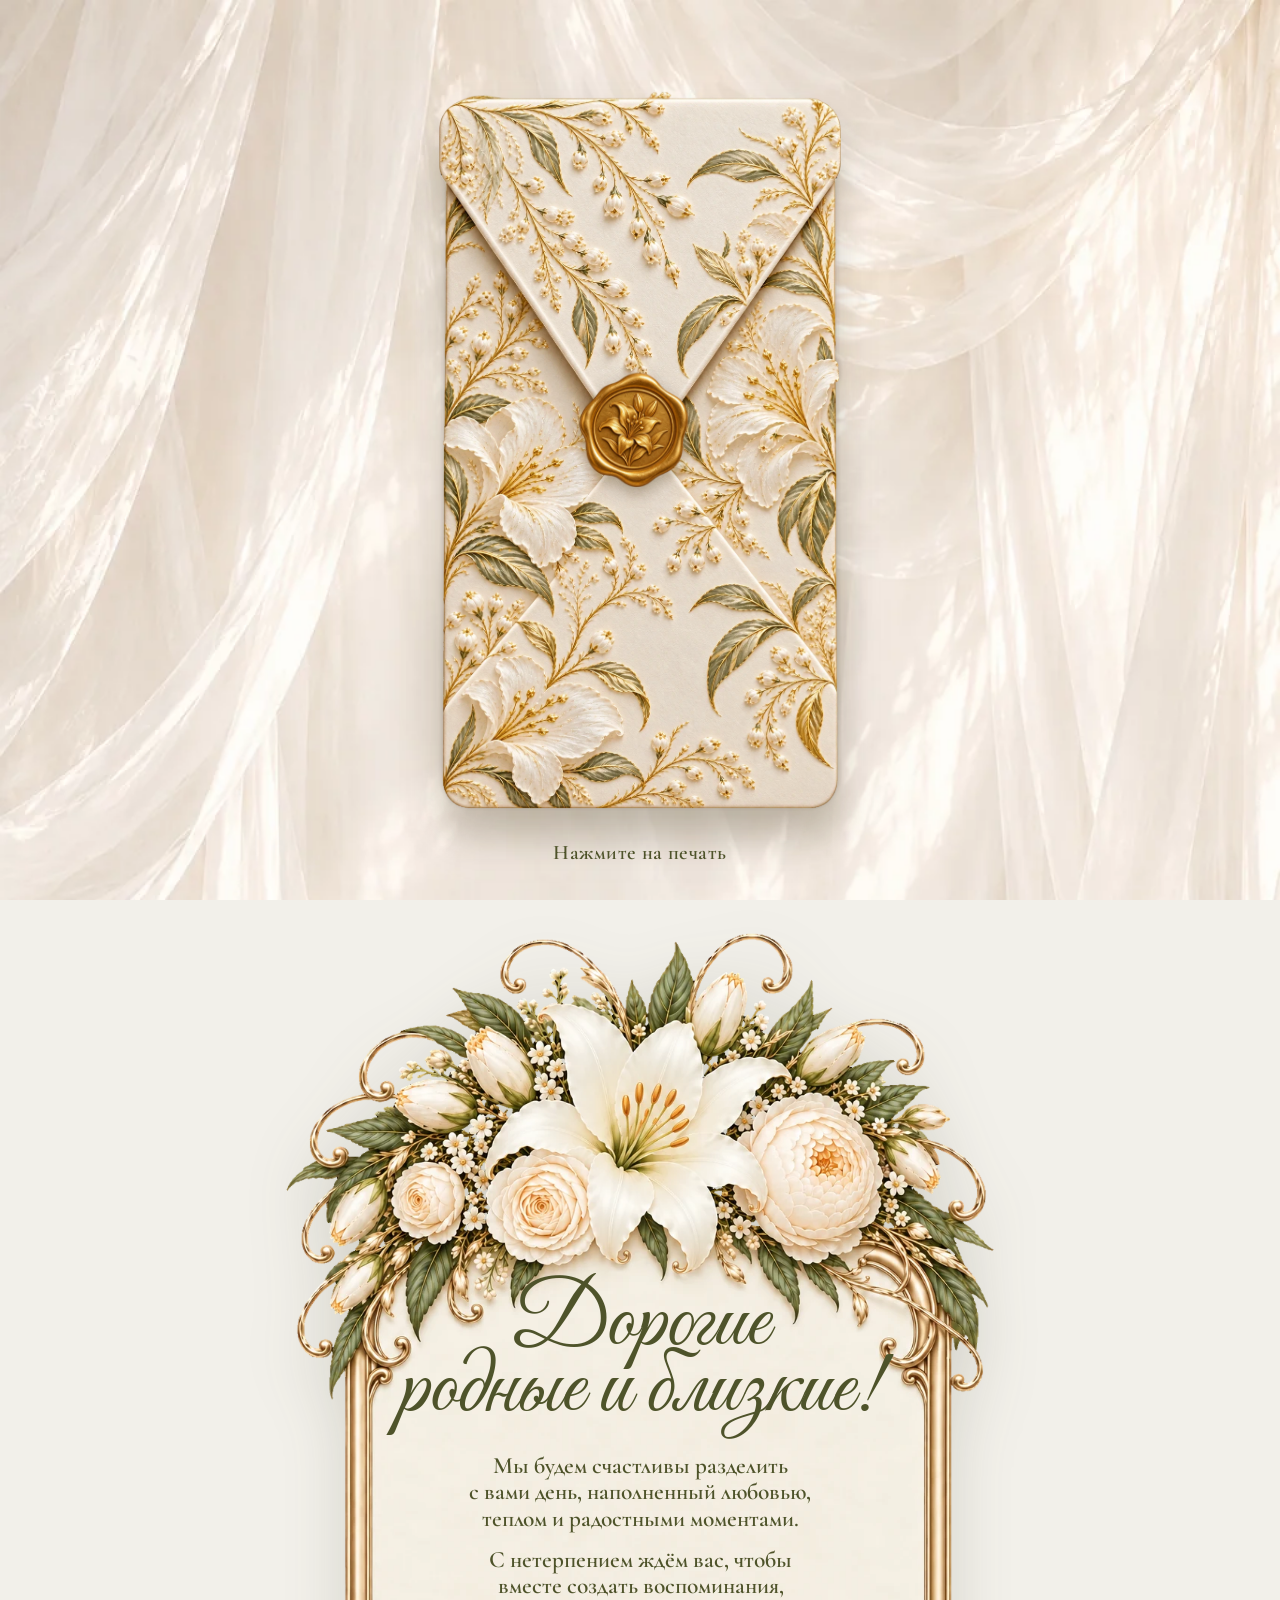
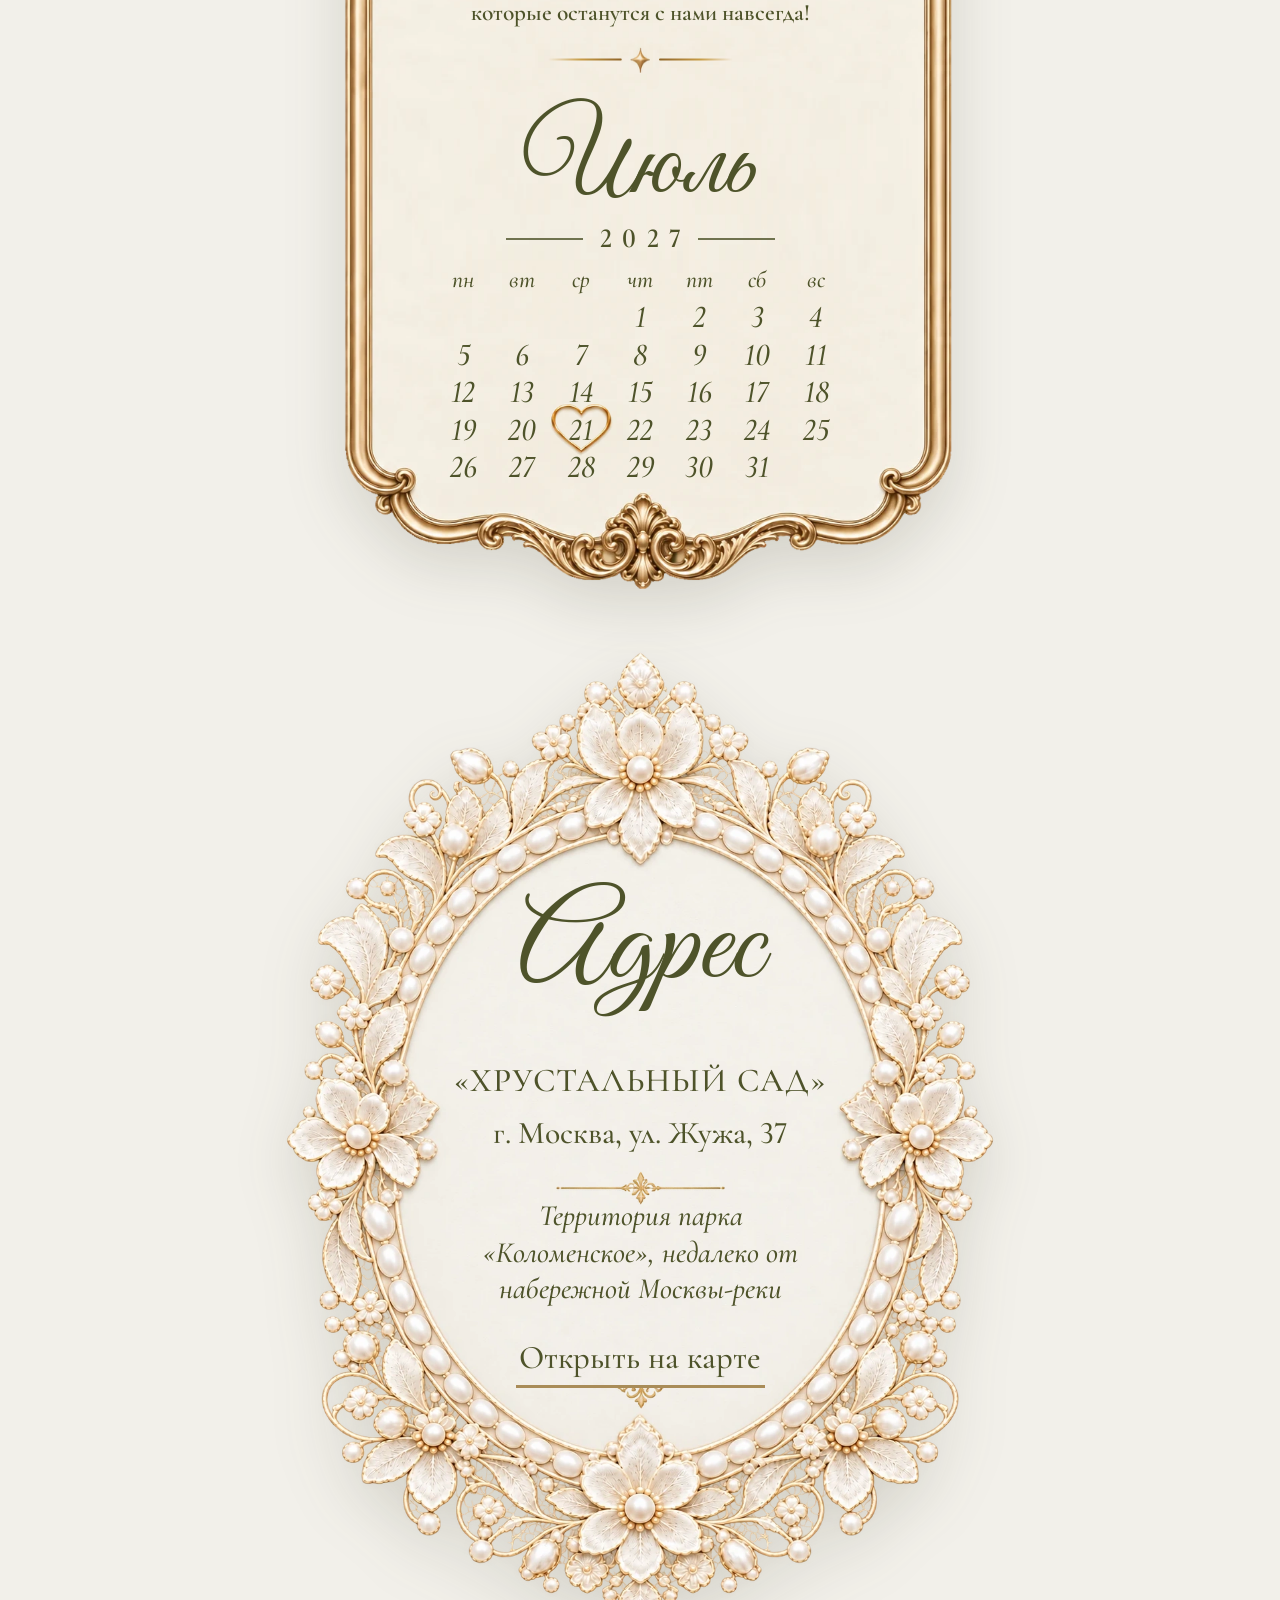
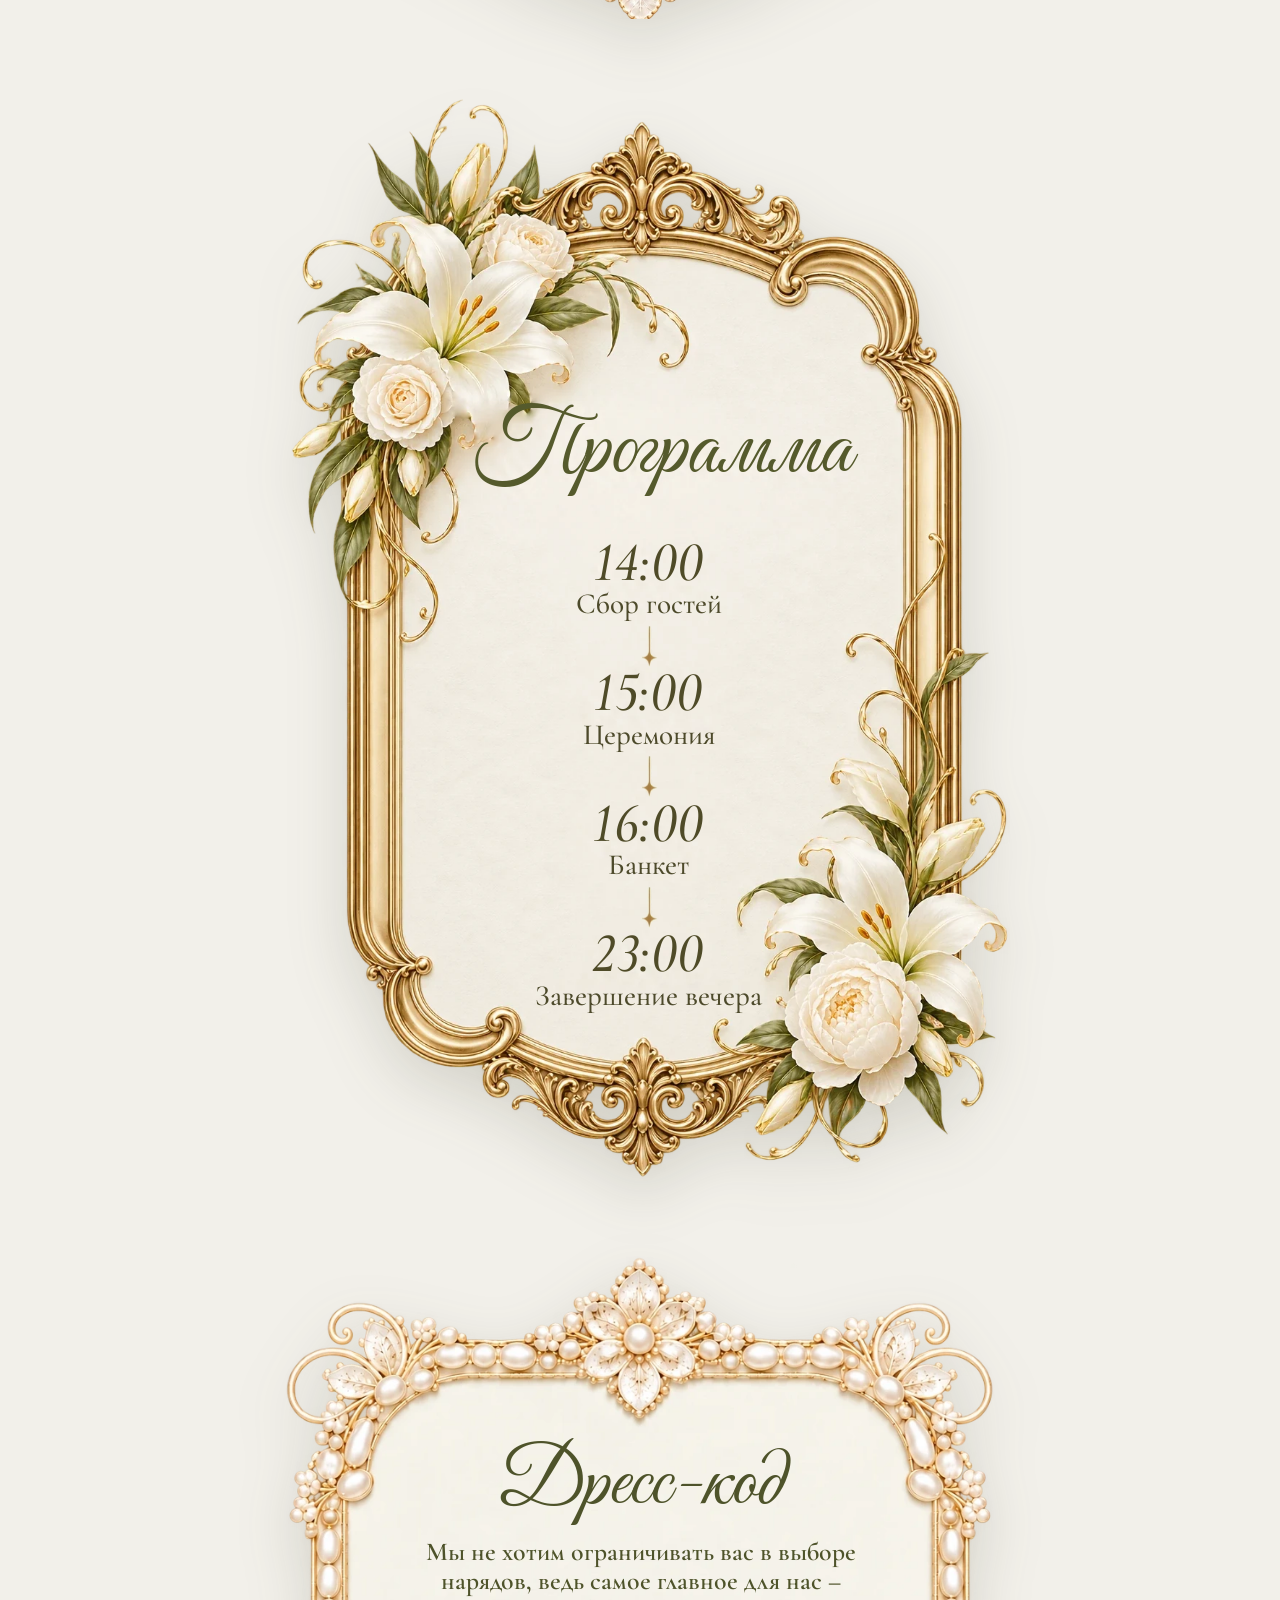
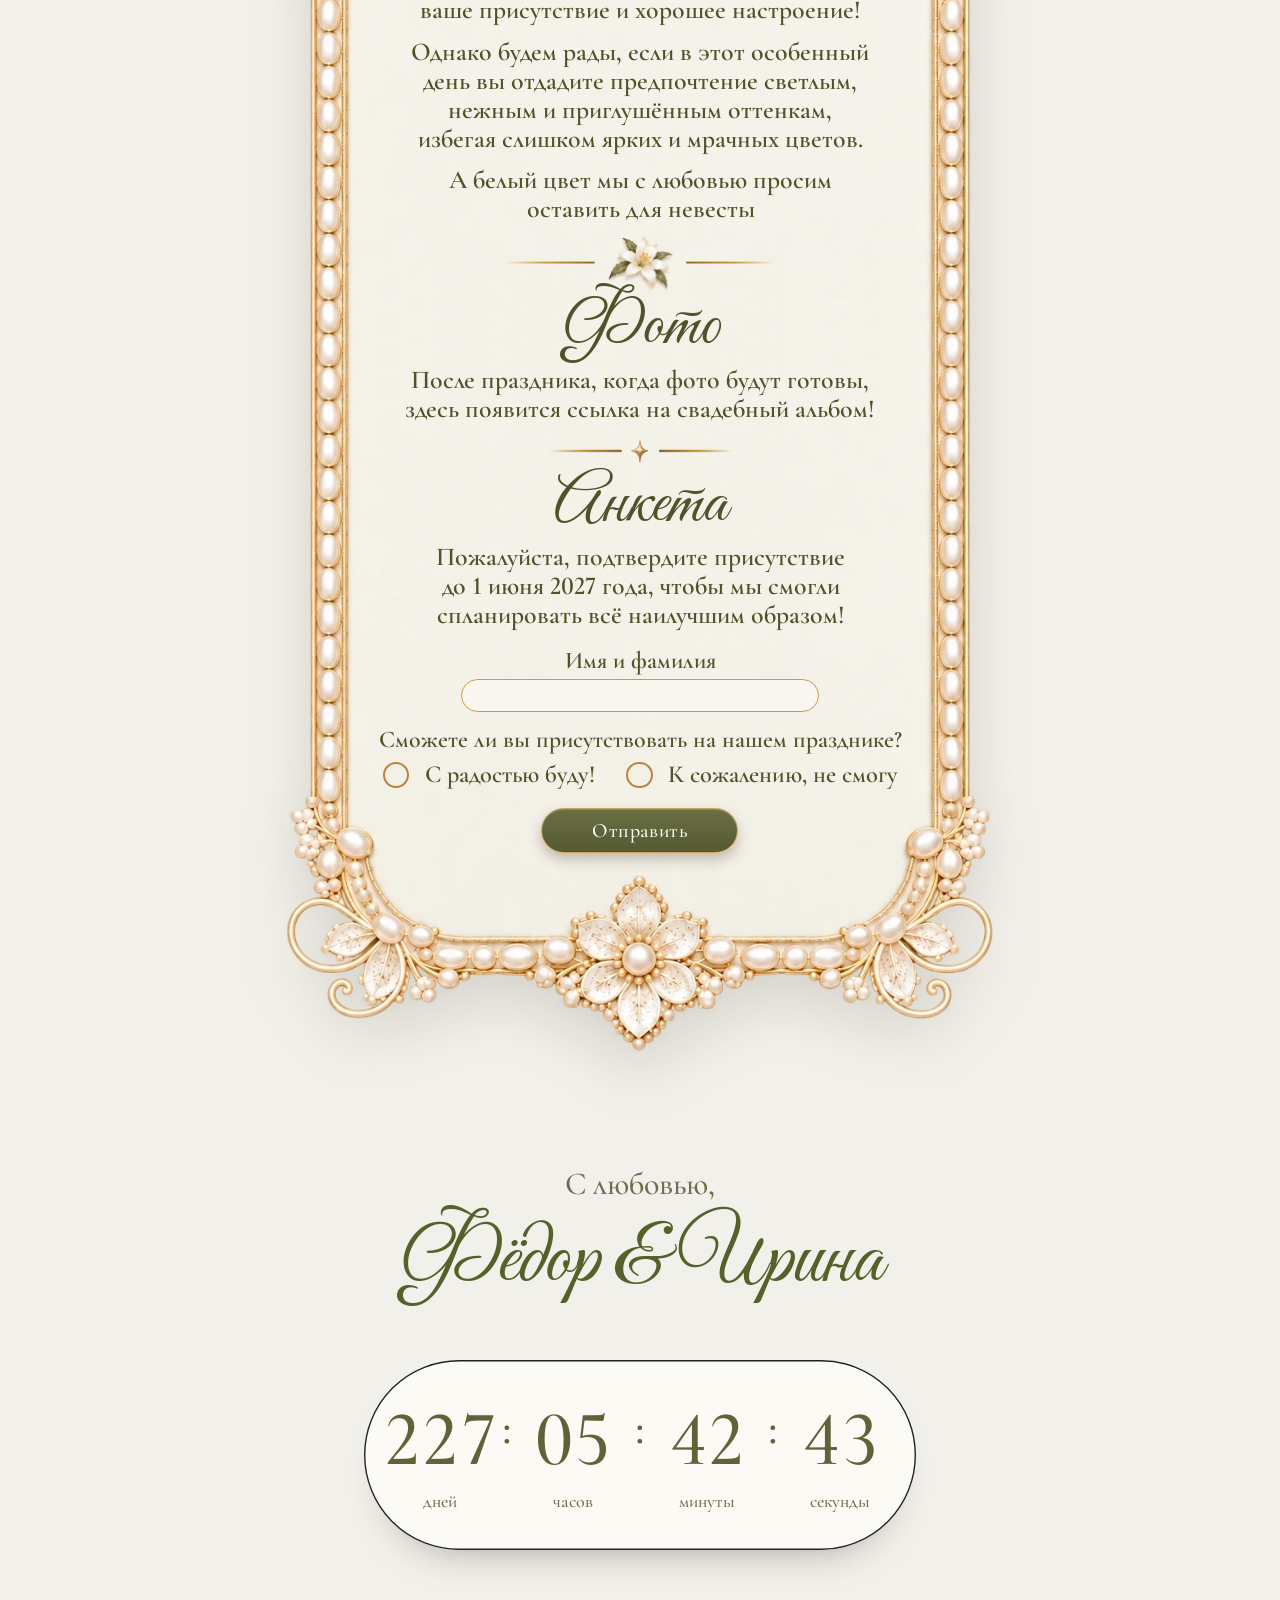
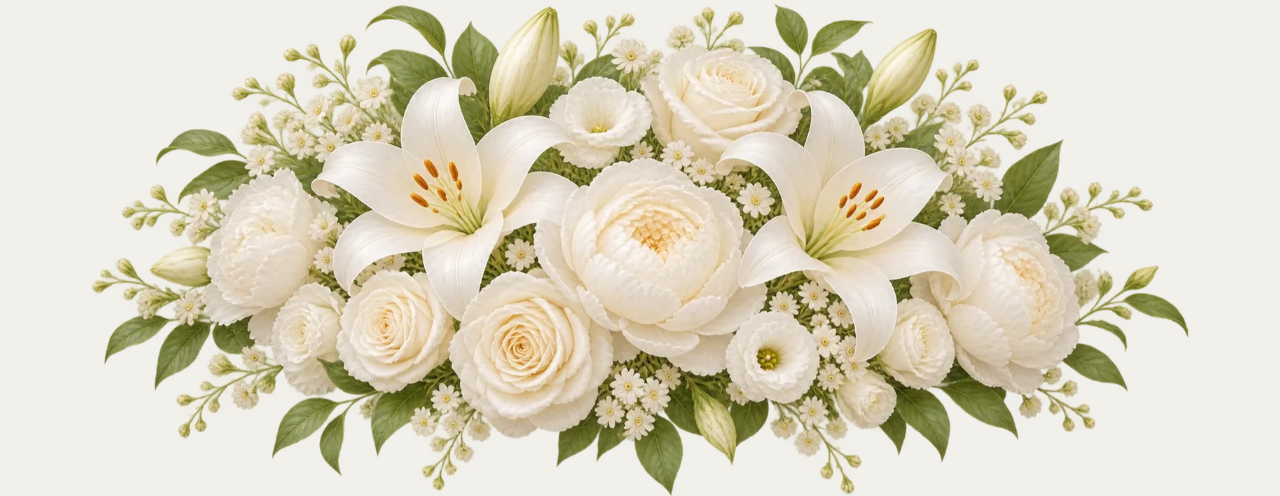
==== commit 12ae1c05: "«Июль» посередине, целая планка «Приглашения», текст «Дресс-кода» +7 px, новые цветы, «Листайте» - «" ====
--- a/index.html
+++ b/index.html
@@ -56,10 +56,10 @@
     </div>
     <h1 class="sr-only">Фёдор и Ирина – 21.07.2027</h1>
   </header>
-  <!-- под сердцем, внизу обложки: стрелка «Листай» (вне .hero – низ обложки растворяется маской) -->
+  <!-- под сердцем, внизу обложки: стрелка «Листайте» (вне .hero – низ обложки растворяется маской) -->
   <div class="hint scroll-cue" aria-hidden="true">
     <svg class="scroll-cue__arrow" viewBox="0 0 20 36"><path d="M10 2v31M3 26l7 7 7-7"/></svg>
-    <span>Листай</span>
+    <span>Листайте</span>
   </div>
 
   <main>
@@ -194,7 +194,7 @@
         <div><b data-unit="seconds">00</b><span data-label="seconds">секунд</span></div>
       </div>
     </div>
-    <img class="finale__flowers" data-bloom src="assets/img/flowers-bottom.webp" alt="" aria-hidden="true" width="1593" height="524" loading="lazy" decoding="async">
+    <img class="finale__flowers" data-bloom src="assets/img/flowers-bottom.webp" alt="" aria-hidden="true" width="1570" height="706" loading="lazy" decoding="async">
   </footer>
 
   <!-- ============ МУЗЫКА ============ -->
--- a/style.css
+++ b/style.css
@@ -159,7 +159,7 @@
 .js .intro .intro__box { opacity: 0; }
 .intro.is-ready .intro__box { opacity: 1; transition: opacity .9s ease; }
 
-/* подсказки «Нажмите на печать» и «Листай»: цвет текста страницы, только плавное появление */
+/* подсказки «Нажмите на печать» и «Листайте»: цвет текста страницы, только плавное появление */
 .hint {
   font-weight: 600;
   font-size: clamp(16px, 2.3vh, 24px);
@@ -230,7 +230,7 @@
 .js .hero__date { opacity: 0; translate: 0 22px; filter: blur(5px); }
 .is-opened .hero__date { opacity: 1; translate: 0 0; filter: blur(0); transition: opacity 1s ease 3.3s, translate 1.2s var(--ease-out) 3.3s, filter 1s var(--ease-out) 3.3s; }
 
-/* «Листай»: под сердцем, у нижнего края обложки (её высота – как у .hero); проявляется сразу после открытия конверта */
+/* «Листайте»: под сердцем, у нижнего края обложки (её высота – как у .hero); проявляется сразу после открытия конверта */
 .scroll-cue {
   --hero-h: min(100vh, 100vw * 1999 / 1124);
   position: absolute;
@@ -311,12 +311,15 @@
   filter: drop-shadow(0 22px 30px rgba(60, 62, 40, .16));
 }
 /* «Дресс-код»: присланная рамка в её пропорциях, удлинённая на столько целых жемчужин (39 px картинки),
-   ближе всего к прибавке текста, крупного на 2 px (14 строк текста и 2 подписи анкеты – ≈ 36 px): поля вокруг текста
-   остаются как на образце; текст – по центру поля */
+   сколько ближе всего к прибавке крупного текста: 14 строк текста (высота строки 1,12), 2 подписи анкеты (1,15)
+   и строка вариантов (1,45, не ниже 4,5 cqi) – поля вокруг текста остаются как на образце; текст – по центру поля */
 .panel--dress .panel__body {
-  block-size: calc(100cqi * 1486 / 835 + 36px);
-  block-size: calc(100cqi * 1486 / 835 + round(nearest, 36px, 100cqi * 39 / 835));
+  --grow: calc(15.68 * (var(--fs-text) - 2.65cqi) + 2.3 * (var(--fs-label) - 2.6cqi) + max(0px, 1.45 * var(--fs-opt) - 4.5cqi));
+  block-size: calc(100cqi * 1486 / 835 + var(--grow));
   justify-content: center;
+}
+@supports (block-size: round(nearest, 1px, 1px)) {
+  .panel--dress .panel__body { block-size: calc(100cqi * 1486 / 835 + round(nearest, var(--grow), 100cqi * 39 / 835)); }
 }
 .panel__body {
   display: flex;
@@ -326,7 +329,10 @@
   padding: var(--pad);
 }
 .panel--invite { --frame: url(assets/img/frame-invite.webp); --frame-w: 942; --frame-h: 1533; --cut-t: 1020; --cut-b: 423; --pad: 50.5cqi 13cqi 14.5cqi; }
-.panel--dress { --frame: url(assets/img/frame-dress.webp); --frame-w: 835; --frame-h: 1486; --cut-t: 718; --cut-b: 729; --cut-x: 120; --repeat: stretch round; --pad: 24.4cqi 18cqi 25.6cqi; }   /* сверху и снизу – цветки рамки; по бокам поровну – всё по центру поля; повторяется полоса 718–757 px – от промежутка до промежутка между жемчужинами */
+.panel--dress { --frame: url(assets/img/frame-dress.webp); --frame-w: 835; --frame-h: 1486; --cut-t: 718; --cut-b: 729; --cut-x: 120; --repeat: stretch round; --pad: 24.4cqi 18cqi 25.6cqi;
+  /* текст на 7 px крупнее образца; на узких экранах – не крупнее, чем помещается в поле рамки теми же строками
+     (самая длинная строка – не шире 73 % рамки) */
+  --fs-text: min(2.65cqi + 7px, 4cqi); --fs-label: min(2.6cqi + 7px, 3.37cqi); --fs-opt: min(2.65cqi + 7px, 3.45cqi); }   /* сверху и снизу – цветки рамки; по бокам поровну – всё по центру поля; повторяется полоса 718–757 px – от промежутка до промежутка между жемчужинами */
 
 .panel .title { font-size: 11cqi; line-height: .95; color: inherit; }
 .panel .text { max-width: none; margin: 2.2cqi 0 0; font-weight: 600; font-size: max(15px, 3.3cqi); line-height: 1.12; text-wrap: balance; }
@@ -366,16 +372,20 @@
    в полосе с ровными планками (её верх – 1020 px картинки, вровень с «Июль») */
 .title--month { margin-top: calc(.6cqi + 3vh); font-size: 15cqi !important; line-height: 1 !important; }
 @supports (height: 100svh) { .title--month { margin-top: calc(.6cqi + 3svh); } }
+/* «Июль» – ровно посередине между линией со звёздочкой и линиями у года: от линии до верха букв
+   (1,86 cqi + 3 % высоты экрана; росчерк «И» – на 0,136 em выше строки) столько же, сколько от низа букв
+   до линий у года (низ букв – 0,207 em над низом строки «Июль», линии – посередине строки года) */
 .year {
   display: flex;
   align-items: center;
   gap: 2.4cqi;
-  margin-top: -2.8cqi;
+  margin-top: calc(3vh - 1.247cqi - max(15px, 3.9cqi) / 2);
   font-weight: 600;
   font-size: max(15px, 3.9cqi);
   line-height: 1;
   letter-spacing: .38em;
 }
+@supports (height: 100svh) { .year { margin-top: calc(3svh - 1.247cqi - max(15px, 3.9cqi) / 2); } }
 .year span { margin-inline-end: -.38em; }
 .year::before, .year::after { content: ""; inline-size: 10.8cqi; block-size: max(1px, .22cqi); background: currentColor; opacity: .8; }
 .cal {
@@ -483,7 +493,7 @@
    на любом экране текст лежит в поле одинаково, строки – как на образце. */
 .panel--dress .title { font-size: 9.6cqi; }
 .panel--dress .title + .text { margin-top: .8cqi; }
-.panel--dress .text { font-size: calc(2.65cqi + 2px); text-wrap: nowrap; }   /* текст – на 2 px крупнее образца, заголовки – как были */
+.panel--dress .text { font-size: var(--fs-text); text-wrap: nowrap; }   /* заголовки – как были */
 .panel--dress .br { display: inline; }
 .panel--dress .text + .text { margin-top: 1.8cqi; }
 .title--dress { font-size: 11.2cqi !important; margin-bottom: 1.3cqi; }
@@ -503,7 +513,7 @@
   margin: 2.4cqi 0 0;
   text-align: center;
 }
-.rsvp__label { padding: 0; font-weight: 600; font-size: calc(2.6cqi + 2px); line-height: 1.15; color: inherit; }
+.rsvp__label { padding: 0; font-weight: 600; font-size: var(--fs-label); line-height: 1.15; color: inherit; }
 .rsvp__field {
   inline-size: 82%;
   block-size: max(24px, 4.6cqi);   /* шрифт поля – не меньше 16 px */
@@ -529,7 +539,7 @@
   gap: 2.2cqi;
   min-block-size: 4.5cqi;
   font-weight: 600;
-  font-size: calc(2.65cqi + 2px);
+  font-size: var(--fs-opt);
   white-space: nowrap;   /* каждый вариант – одной строкой, как на образце */
   cursor: pointer;
   -webkit-tap-highlight-color: transparent;
